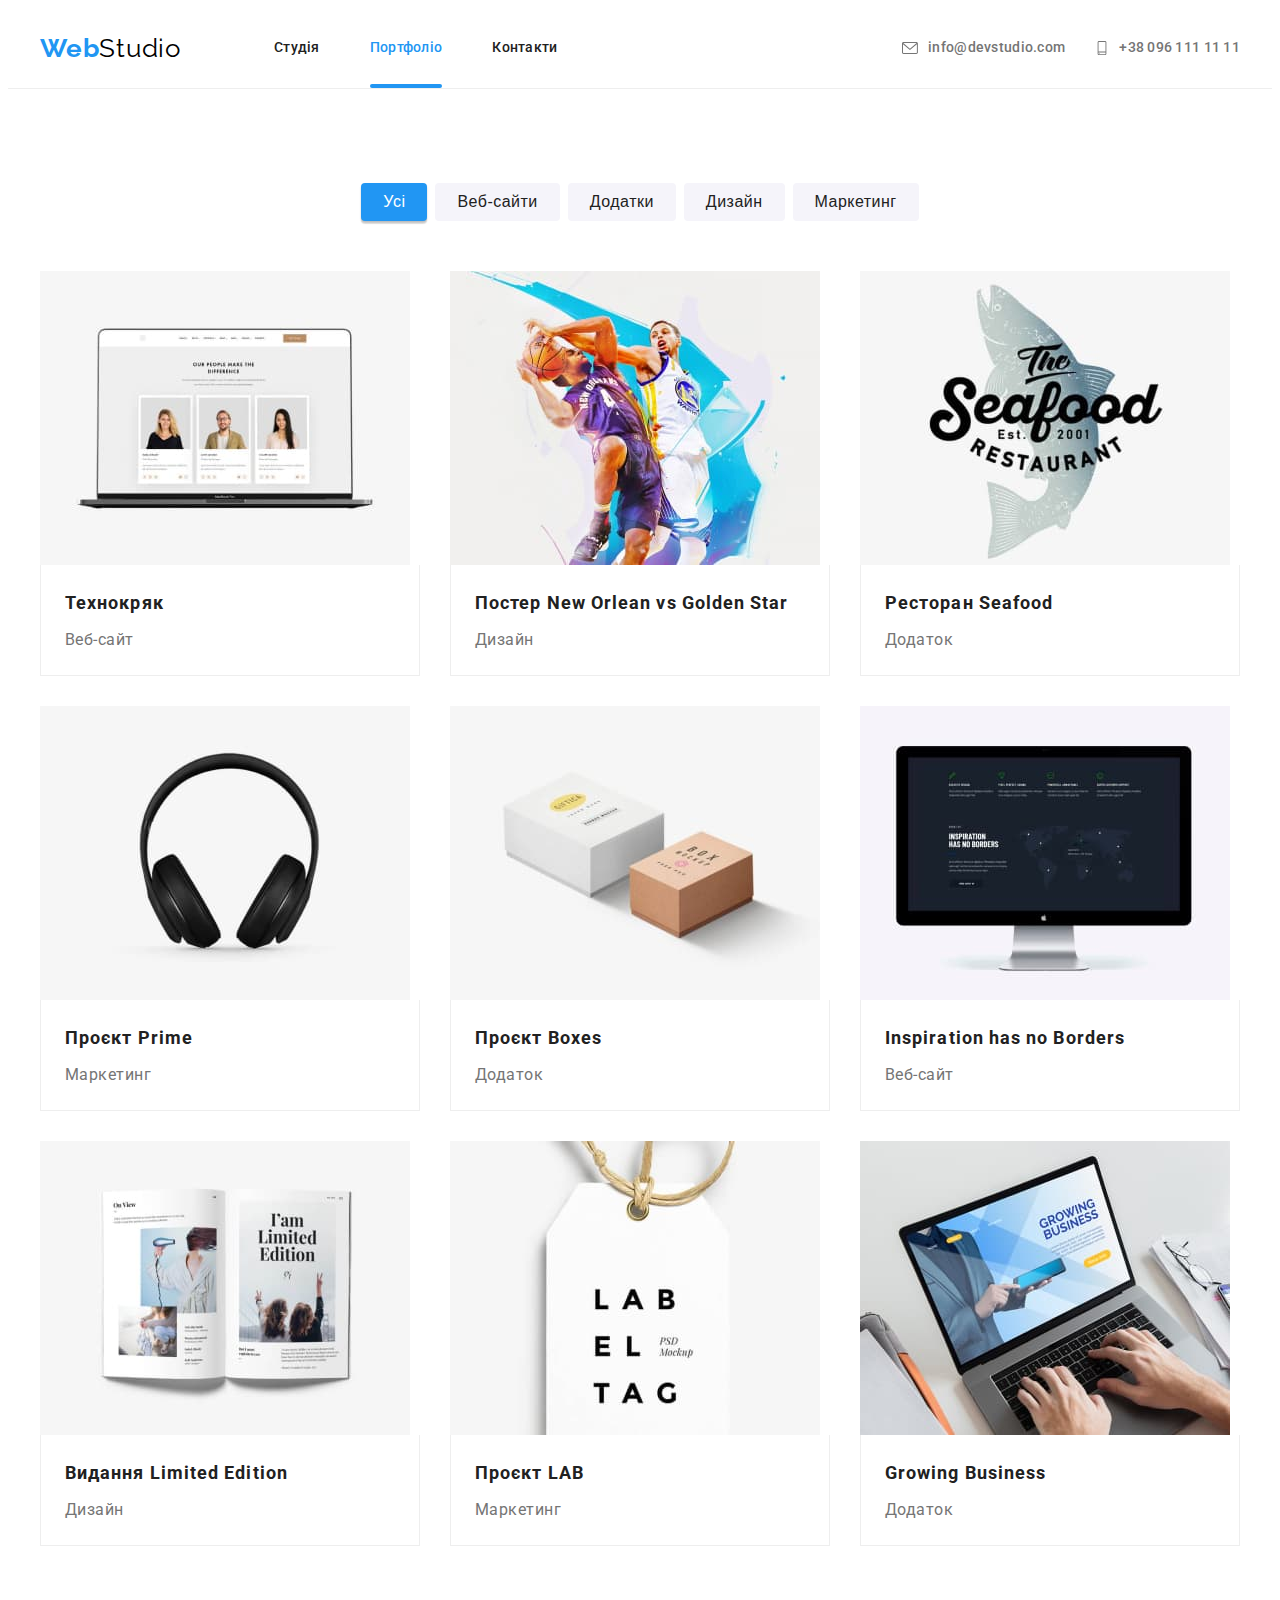
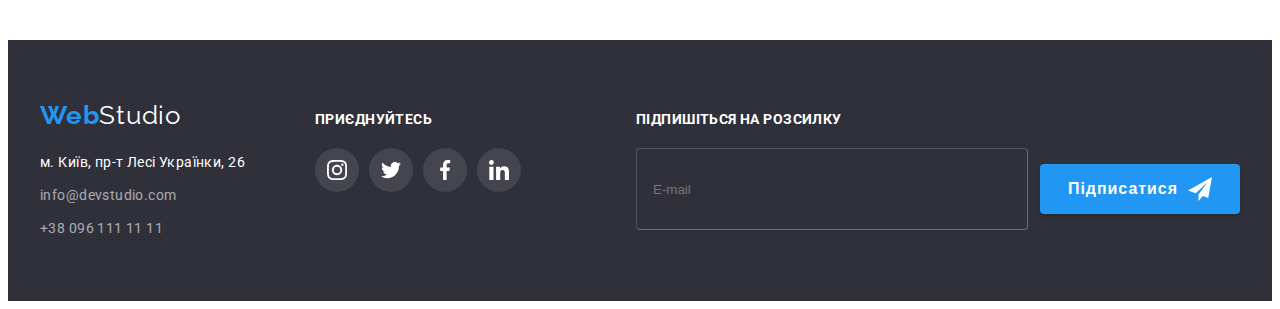
==== portfolio.html @ db80b5ca "Initial commit" ====
<!DOCTYPE html>
<html lang="uk">

<head>
    <meta charset="UTF-8">
    <meta http-equiv="X-UA-Compatible" content="IE=edge">
    <meta name="viewport" content="width=device-width, initial-scale=1.0">
    <title>Web Studio</title>
    <link rel="preconnect" href="https://fonts.googleapis.com">
    <link rel="preconnect" href="https://fonts.gstatic.com" crossorigin>
    <link
        href="https://fonts.googleapis.com/css2?family=Oleo+Script&family=Raleway:wght@700&family=Roboto:wght@400;500;700;900&display=swap"
        rel="stylesheet">
    <link rel="stylesheet" href="https://cdnjs.cloudflare.com/ajax/libs/modern-normalize/2.0.0/modern-normalize.min.css"
        integrity="sha512-4xo8blKMVCiXpTaLzQSLSw3KFOVPWhm/TRtuPVc4WG6kUgjH6J03IBuG7JZPkcWMxJ5huwaBpOpnwYElP/m6wg=="
        crossorigin="anonymous" referrerpolicy="no-referrer" />
    <link rel="stylesheet" href="./css/main.min.css">
</head>

<body>
    <!-- Шапка -->
    <header class="header">
        <div class="container container__header">
            <nav class="navigation">
                <a class="logo1 link" href="./index.html">Web<span class="logo2">Studio</span></a>
                <ul class="navigation__main-list navigation__main-list--position">
                    <li><a class="link navigation__link" href="./index.html">Студія</a></li>
                    <li><a class="link navigation__link navigation__accent-link" href="./portfolio.html">Портфоліо</a>
                    </li>
                    <li><a class="link navigation__link" href="./index.html">Контакти</a></li>
                </ul>
            </nav>
            <ul class="header__contact  header__contact--position">
                <li><a class="link header__contact-link" href="mailto:spolonchuk@gmail.com">
                        <svg class="header__contact-svg header__contact-svg--position" width="16" height="12">
                            <use href="./images/svg/sprite.svg#icon-envelope"> </use>
                        </svg>
                        info@devstudio.com
                    </a>
                </li>
                <li><a class="link header__contact-link" href="tel:+380961111111">
                        <svg class="header__contact-svg  header__contact-svg--position" width="14" height="16">
                            <use href="./images/svg/sprite.svg#icon-smartphone"> </use>
                        </svg>
                        +38 096 111 11 11
                    </a>
                </li>
            </ul>
        </div>
    </header>

    <main>
        <section class="section">
            <div class="container">
                <h1 class="visually-hidden">Портфоліо</h1>
                <ul class="portf-btn-box">
                    <li class="portf-item"><button class="portfolio-btn accent-btn" type="button">Усі</button></li>
                    <li class="portf-item"><button class="portfolio-btn" type="button">Веб-сайти</button></li>
                    <li class="portf-item"><button class="portfolio-btn" type="button">Додатки</button></li>
                    <li class="portf-item"><button class="portfolio-btn" type="button">Дизайн</button></li>
                    <li class="portf-item"><button class="portfolio-btn" type="button">Маркетинг</button></li>
                </ul>

                <ul class="portfolio-list">
                    <li class="portfolio-item">
                        <a class="portfolio-link" href="">
                            <div class="portfolio-box">
                                <img src="./images/portfolio/img1.jpg" alt="Технокряк" width="370" height="294">
                                <p class="description-text">
                                    Ресурс пропонує комплексні пропозиції з різним рівнем функціоналу та сервісів.
                                    Все це дозволить відвідувачу отримати
                                    вичерпні відомості про компанію чи приватну особу.
                                </p>
                            </div>
                            <div class="portfolio-link-box">
                                <h2 class="portfolio-title">Технокряк</h2>
                                <p class="portfolio-text">Веб-сайт</p>
                            </div>
                        </a>
                    </li>
                    <li class="portfolio-item">
                        <a class="portfolio-link" href="">
                            <div class="portfolio-box">
                                <img src="./images/portfolio/img2.jpg" alt="Технокряк" width="370" height="294">
                                <div class="portfolio-description-box">
                                    <p class="description-text">
                                        Ресурс пропонує комплексні пропозиції з різним рівнем функціоналу та сервісів.
                                        Все це дозволить відвідувачу
                                        отримати
                                        вичерпні відомості про компанію чи приватну особу.
                                    </p>
                                </div>
                            </div>
                            <div class="portfolio-link-box">
                                <h2 class="portfolio-title">Постер <span lang="en">New Orlean vs Golden Star</span></h2>
                                <p class="portfolio-text">Дизайн</p>
                            </div>
                        </a>
                    </li>
                    <li class="portfolio-item">
                        <a class="portfolio-link" href="">
                            <div class="portfolio-box">
                                <img src="./images/portfolio/img3.jpg" alt="Технокряк" width="370" height="294">
                                <div class="portfolio-description-box">
                                    <p class="description-text">
                                        Ресурс пропонує комплексні пропозиції з різним рівнем функціоналу та сервісів.
                                        Все це дозволить відвідувачу
                                        отримати
                                        вичерпні відомості про компанію чи приватну особу.
                                    </p>
                                </div>
                            </div>
                            <div class="portfolio-link-box">
                                <h2 class="portfolio-title">Ресторан <span lang="en">Seafood</span></h2>
                                <p class="portfolio-text">Додаток</p>
                            </div>
                        </a>
                    </li>
                    <li class="portfolio-item">
                        <a class="portfolio-link" href="">
                            <div class="portfolio-box">
                                <img src="./images/portfolio/img4.jpg" alt="Технокряк" width="370" height="294">
                                <div class="portfolio-description-box">
                                    <p class="description-text">
                                        Ресурс пропонує комплексні пропозиції з різним рівнем функціоналу та сервісів.
                                        Все це дозволить відвідувачу
                                        отримати
                                        вичерпні відомості про компанію чи приватну особу.
                                    </p>
                                </div>
                            </div>
                            <div class="portfolio-link-box">
                                <h2 class="portfolio-title">Проєкт <span lang="en">Prime</span></h2>
                                <p class="portfolio-text">Маркетинг</p>
                            </div>
                        </a>
                    </li>
                    <li class="portfolio-item">
                        <a class="portfolio-link" href="">
                            <div class="portfolio-box">
                                <img src="./images/portfolio/img5.jpg" alt="Технокряк" width="370" height="294">
                                <div class="portfolio-description-box">
                                    <p class="description-text">
                                        Ресурс пропонує комплексні пропозиції з різним рівнем функціоналу та сервісів.
                                        Все це дозволить відвідувачу
                                        отримати
                                        вичерпні відомості про компанію чи приватну особу.
                                    </p>
                                </div>
                            </div>
                            <div class="portfolio-link-box">
                                <h2 class="portfolio-title">Проєкт <span lang="en">Boxes</span></h2>
                                <p class="portfolio-text">Додаток</p>
                            </div>
                        </a>
                    </li>
                    <li class="portfolio-item">
                        <a class="portfolio-link" href="">
                            <div class="portfolio-box">
                                <img src="./images/portfolio/img6.jpg" alt="Технокряк" width="370" height="294">
                                <div class="portfolio-description-box">
                                    <p class="description-text">
                                        Ресурс пропонує комплексні пропозиції з різним рівнем функціоналу та сервісів.
                                        Все це дозволить відвідувачу
                                        отримати
                                        вичерпні відомості про компанію чи приватну особу.
                                    </p>
                                </div>
                            </div>
                            <div class="portfolio-link-box">
                                <h2 class="portfolio-title"><span lang="en">Inspiration has no Borders</span></h2>
                                <p class="portfolio-text">Веб-сайт</p>
                            </div>
                        </a>
                    </li>
                    <li class="portfolio-item">
                        <a class="portfolio-link" href="">
                            <div class="portfolio-box">
                                <img src="./images/portfolio/img7.jpg" alt="Технокряк" width="370" height="294">
                                <div class="portfolio-description-box">
                                    <p class="description-text">
                                        Ресурс пропонує комплексні пропозиції з різним рівнем функціоналу та сервісів.
                                        Все це дозволить відвідувачу
                                        отримати
                                        вичерпні відомості про компанію чи приватну особу.
                                    </p>
                                </div>
                            </div>
                            <div class="portfolio-link-box">
                                <h2 class="portfolio-title">Видання <span lang="en">Limited Edition</span></h2>
                                <p class="portfolio-text">Дизайн</p>
                            </div>
                        </a>
                    </li>
                    <li class="portfolio-item">
                        <a class="portfolio-link" href="">
                            <div class="portfolio-box">
                                <img src="./images/portfolio/img8.jpg" alt="Технокряк" width="370" height="294">
                                <div class="portfolio-description-box">
                                    <p class="description-text">
                                        Ресурс пропонує комплексні пропозиції з різним рівнем функціоналу та сервісів.
                                        Все це дозволить відвідувачу
                                        отримати
                                        вичерпні відомості про компанію чи приватну особу.
                                    </p>
                                </div>
                            </div>
                            <div class="portfolio-link-box">
                                <h2 class="portfolio-title">Проєкт <span lang="en">LAB</span></h2>
                                <p class="portfolio-text">Маркетинг</p>
                            </div>
                        </a>
                    </li>
                    <li class="portfolio-item">
                        <a class="portfolio-link" href="">
                            <div class="portfolio-box">
                                <img src="./images/portfolio/img9.jpg" alt="Технокряк" width="370" height="294">
                                <div class="portfolio-description-box">
                                    <p class="description-text">
                                        Ресурс пропонує комплексні пропозиції з різним рівнем функціоналу та сервісів.
                                        Все це дозволить відвідувачу
                                        отримати
                                        вичерпні відомості про компанію чи приватну особу.
                                    </p>
                                </div>
                            </div>
                            <div class="portfolio-link-box">
                                <h2 class="portfolio-title"><span lang="en">Growing Business</span></h2>
                                <p class="portfolio-text">Додаток</p>
                            </div>
                        </a>
                    </li>
                </ul>
            </div>
        </section>
    </main>

    <footer class="flooter">
        <div class="container fl-box">
            <div class="fl-box1">
                <a class="logo1 link" href="./index.html">Web<span class="logo3">Studio</span></a>
                <address class="address">м. Київ, пр-т Лесі Українки, 26
                    <ul class="adress-list">
                        <li><a class="link flooter-link" href="mailto:spolonchuk@gmail.com">info@devstudio.com</a>
                        </li>
                        <li class="address-item"><a class="link flooter-link" href="tel:+380961111111">+38 096 111 11
                                11</a>
                        </li>
                    </ul>
                </address>
            </div>
            <div class="fl-box2">
                <p class="flooter-title">приєднуйтесь</p>
                <ul class="social-flooter-list">
                    <li class="social-item">
                        <a href="" class="social-flooter-link">
                            <svg class="social-flooter-svg" width="20" height="20">
                                <use href="./images/svg/sprite.svg#icon-instagram"> </use>
                            </svg>
                        </a>
                    </li>
                    <li class="social-item">
                        <a href="" class="social-flooter-link">
                            <svg class="social-flooter-svg" width="20" height="20">
                                <use href="./images/svg/sprite.svg#icon-twitter"> </use>
                            </svg>
                        </a>
                    </li>
                    <li class="social-item">
                        <a href="" class="social-flooter-link">
                            <svg class="social-flooter-svg" width="20" height="20">
                                <use href="./images/svg/sprite.svg#icon-facebook"> </use>
                            </svg>
                        </a>
                    </li>
                    <li class="social-item">
                        <a href="" class="social-flooter-link">
                            <svg class="social-flooter-svg" width="20" height="20">
                                <use href="./images/svg/sprite.svg#icon-linkedin"> </use>
                            </svg>
                        </a>
                    </li>
                </ul>
            </div>
            <div class="fl-box3">
                <p class="flooter-title">Підпишіться на розсилку</p>
                <form name="form-subscribe" action="javascript:void(0);" class="form-subscribe">
                    <input type="email" class="inp-email" placeholder="E-mail">
                    <button type="submit" class="btn btn-width">
                        Підписатися
                        <svg class="img-send" width="24" height="24">
                            <use href="./images/svg/sprite.svg#icon-send"></use>
                        </svg>
                    </button>
                </form>
            </div>
        </div>
    </footer>

</body>

</html>
---- css/main.min.css ----
body{font-family:Roboto,sans-serif;background-color:#fff;color:#212121}.container{width:1200px;padding-left:15px;padding-right:15px;margin-left:auto;margin-right:auto}.link{color:currentColor;text-decoration:none}.link:hover,.link:focus{color:#2196f3}li,ul{list-style-type:none;padding:0;margin:0;-webkit-padding-start:0;padding-inline-start:0}img{display:block}ul,h1,h2,h3,p{margin:0;-webkit-margin-before:0;margin-block-start:0;-webkit-margin-after:0;margin-block-end:0}.visually-hidden{position:absolute;width:1px;height:1px;margin:-1px;border:0;padding:0;white-space:nowrap;-webkit-clip-path:inset(100%);clip-path:inset(100%);clip:rect(0 0 0 0);overflow:hidden}.section{padding-top:94px;padding-bottom:94px}.section-title{font-size:36px;font-weight:700;line-height:1.17;letter-spacing:1.08px;text-align:center;margin-bottom:50px}.btn{font-size:16px;font-weight:700;line-height:1.88;letter-spacing:.06em;display:-webkit-box;display:-ms-flexbox;display:flex;-webkit-box-align:center;-ms-flex-align:center;align-items:center;-webkit-box-pack:center;-ms-flex-pack:center;justify-content:center;width:216px;height:50px;border-radius:4px;border:none;cursor:pointer;margin:0 auto;color:#fff;background-color:#2196f3;-webkit-box-shadow:0px 4px 4px 0px rgba(0,0,0,.1490196078);box-shadow:0px 4px 4px 0px rgba(0,0,0,.1490196078)}.btn-width{width:200px}.logo1{color:#2196f3;font-family:Raleway,sans-serif;font-size:26px;font-weight:700;line-height:1.19;letter-spacing:.03em;text-align:left}.logo2{color:#000;font-weight:400}.logo3{color:#fff;font-weight:400}.header{border-bottom:1px solid #eee}.flex-center,.header__contact-link,.header__contact,.navigation__main-list,.navigation,.container__header{display:-webkit-box;display:-ms-flexbox;display:flex;-webkit-box-align:center;-ms-flex-align:center;align-items:center}.navigation__main-list--position{margin-left:93px;gap:50px}.navigation__link{display:block;font-size:14px;font-weight:500;line-height:1.14;letter-spacing:.02em;padding-top:32px;padding-bottom:32px;-webkit-transition:color 250ms cubic-bezier(0.4, 0, 0.2, 1);transition:color 250ms cubic-bezier(0.4, 0, 0.2, 1)}.navigation__accent-link{color:#2196f3;position:relative}.navigation__accent-link::after{content:"";display:block;width:100%;height:4px;background-color:#2196f3;border-radius:2px;position:absolute;bottom:0;left:0}.header__contact--position{margin-left:auto;gap:30px}.header__contact-link{font-size:14px;font-weight:500;line-height:1.14;letter-spacing:.02em;color:#757575;padding-top:32px;padding-bottom:32px;-webkit-transition:color 250ms cubic-bezier(0.4, 0, 0.2, 1);transition:color 250ms cubic-bezier(0.4, 0, 0.2, 1)}.header__contact-svg{fill:#757575;-webkit-transition:fill 250ms cubic-bezier(0.4, 0, 0.2, 1);transition:fill 250ms cubic-bezier(0.4, 0, 0.2, 1)}.header__contact-link:hover .header__contact-svg,.header__contact-link:focus .header__contact-svg{fill:#2196f3}.header__contact-svg--position{margin-right:10px}.hero{background-image:-webkit-gradient(linear, left top, right top, from(rgba(47, 48, 58, 0.4)), to(rgba(47, 48, 58, 0.4))),url("../images/hero-img.jpg");background-image:linear-gradient(to right, rgba(47, 48, 58, 0.4), rgba(47, 48, 58, 0.4)),url("../images/hero-img.jpg");background-repeat:no-repeat;background-position:center;background-size:cover;max-width:1600px;padding-top:200px;padding-bottom:200px}.hero--position{margin-right:auto;margin-left:auto}.hero__title{color:#fff;font-size:44px;font-weight:900;line-height:1.36;letter-spacing:.06em;text-align:center;text-transform:uppercase;width:696px}.hero__title-position{margin-bottom:30px;margin-left:auto;margin-right:auto}.backdrop{position:fixed;top:0;left:0;width:100%;height:100%;background-color:rgba(0,0,0,.2);z-index:10;opacity:1;-webkit-transition:opacity 250ms cubic-bezier(0.4, 0, 0.2, 1),visibility 250ms cubic-bezier(0.4, 0, 0.2, 1);transition:opacity 250ms cubic-bezier(0.4, 0, 0.2, 1),visibility 250ms cubic-bezier(0.4, 0, 0.2, 1)}.backdrop.is-hidden{opacity:0;visibility:hidden;pointer-events:none}.modal-wrapper{width:528px;height:581px;border-radius:4px;background-color:#fff;padding:40px;position:absolute;top:50%;left:50%;-webkit-transition:-webkit-transform 250ms cubic-bezier(0.4, 0, 0.2, 1) 200ms;transition:-webkit-transform 250ms cubic-bezier(0.4, 0, 0.2, 1) 200ms;transition:transform 250ms cubic-bezier(0.4, 0, 0.2, 1) 200ms;transition:transform 250ms cubic-bezier(0.4, 0, 0.2, 1) 200ms, -webkit-transform 250ms cubic-bezier(0.4, 0, 0.2, 1) 200ms}.backdrop.is-hidden .modal-wrapper{-webkit-transform:translate(-50%, -50%) scale(0.5);transform:translate(-50%, -50%) scale(0.5)}.backdrop .modal-wrapper{-webkit-transform:translate(-50%, -50%) scale(1);transform:translate(-50%, -50%) scale(1)}.modal-wrapper a{color:#2196f3}.modal-wrapper__close-btn{display:-webkit-box;display:-ms-flexbox;display:flex;-webkit-box-pack:center;-ms-flex-pack:center;justify-content:center;-webkit-box-align:center;-ms-flex-align:center;align-items:center;width:30px;height:30px;border-radius:50%;border-color:rgba(0,0,0,.1);background-color:#fff;position:absolute;top:8px;right:8px}.modal-wrapper___close-svg{fill:#000;-webkit-transition:fill 250ms cubic-bezier(0.4, 0, 0.2, 1);transition:fill 250ms cubic-bezier(0.4, 0, 0.2, 1)}.close-btn:hover .modal-wrapper___close-svg,.close-btn:focus .modal-wrapper___close-svg{fill:#2196f3}.modal-wrapper__title{font-size:20px;font-weight:700;line-height:1.15;letter-spacing:.03em;text-align:center}.modal-wrapper__title-position{margin-bottom:12px}.form-call-back{display:-webkit-box;display:-ms-flexbox;display:flex;-webkit-box-orient:vertical;-webkit-box-direction:normal;-ms-flex-direction:column;flex-direction:column}.form-call-back__label{color:#757575;font-size:12px;line-height:1.17;letter-spacing:.01em;text-align:left;position:relative}.form-call-back__label--position{margin-bottom:10px}.form-call-back__text-label{display:block;margin-bottom:4px}.form-call-back__inp-info{height:40px;width:100%;padding:11px 15px 11px 40px;border-width:1px;border-radius:4px;border-color:rgba(33,33,33,.2);outline:rgba(0,0,0,0);-webkit-transition:border-color 250ms cubic-bezier(0.4, 0, 0.2, 1);transition:border-color 250ms cubic-bezier(0.4, 0, 0.2, 1)}.form-call-back__label:focus-within .form-call-back__inp-info{border-color:#2196f3}.form-call-back__svg-box{position:absolute;top:30px;left:12px}.form-call-back__svg{fill:#212121;-webkit-transition:fill 250ms cubic-bezier(0.4, 0, 0.2, 1);transition:fill 250ms cubic-bezier(0.4, 0, 0.2, 1)}.form-call-back__label:focus-within .form-call-back__svg{fill:#2196f3}.form-call-back__comment{height:120px;width:100%;resize:none;padding:12px 16px;border-width:1px;border-radius:4px;border-color:rgba(33,33,33,.2);outline:rgba(0,0,0,0);-webkit-transition:border-color 250ms cubic-bezier(0.4, 0, 0.2, 1);transition:border-color 250ms cubic-bezier(0.4, 0, 0.2, 1)}.form-call-back__label:focus-within .form-call-back__comment{border-color:#2196f3}.form-call-back__label--position-check{display:-webkit-box;display:-ms-flexbox;display:flex;margin:10px auto 30px auto;-webkit-box-align:center;-ms-flex-align:center;align-items:center}.form-call-back__news-check:checked+.form-call-back__custom-check{background-color:#2196f3;border-color:#2196f3}.form-call-back__news-check:checked+.form-call-back__custom-check>.form-call-back__custom-svg{opacity:1}.form-call-back__label:focus-within .form-call-back__news-check:checked+.form-call-back__custom-check{border-color:#212121}.form-call-back__label:focus-within .form-call-back__news-check:not(:checked)+.form-call-back__custom-check{border-color:#2196f3}.form-call-back__custom-check{display:-webkit-box;display:-ms-flexbox;display:flex;-webkit-box-align:center;-ms-flex-align:center;align-items:center;-webkit-box-pack:center;-ms-flex-pack:center;justify-content:center;width:16px;height:15px;border-radius:2px;border:2px solid #212121;-webkit-transition:background-color 250ms cubic-bezier(0.4, 0, 0.2, 1),border-color 250ms cubic-bezier(0.4, 0, 0.2, 1);transition:background-color 250ms cubic-bezier(0.4, 0, 0.2, 1),border-color 250ms cubic-bezier(0.4, 0, 0.2, 1)}.form-call-back__custom-svg{fill:#fff;opacity:0;-webkit-transition:opacity 250ms cubic-bezier(0.4, 0, 0.2, 1);transition:opacity 250ms cubic-bezier(0.4, 0, 0.2, 1)}.form-call-back__text-check{color:#757575;font-size:14px;line-height:1.71;letter-spacing:.03em;margin-left:7px}.advantages{padding-bottom:0}.adv-list{display:-webkit-box;display:-ms-flexbox;display:flex;-ms-flex-wrap:wrap;flex-wrap:wrap;gap:30px}.adv-item{-ms-flex-preferred-size:calc((100% - 90px)/4);flex-basis:calc((100% - 90px)/4)}.adv-box-svg{display:-webkit-box;display:-ms-flexbox;display:flex;background-color:#f5f4fa;-webkit-box-pack:center;-ms-flex-pack:center;justify-content:center;-webkit-box-align:center;-ms-flex-align:center;align-items:center;height:120px}.adv-bcg::before{content:"";display:block;background-image:url(../images/svg/astronaut.svg);background-color:#f5f4fa;background-position:center;background-size:70px 70px;background-repeat:no-repeat;height:120px;width:270px}.advan-title{font-size:14px;font-weight:700;line-height:1.14;letter-spacing:.03em;text-align:left;text-transform:uppercase;margin-top:30px;margin-bottom:10px}.advan-text{font-size:14px;line-height:1.71;letter-spacing:.03em;text-align:left;color:#757575}.works-list{display:-webkit-box;display:-ms-flexbox;display:flex;-ms-flex-wrap:wrap;flex-wrap:wrap;gap:30px}.works-item{-ms-flex-preferred-size:calc((100% - 60px)/3);flex-basis:calc((100% - 60px)/3);position:relative}.works-item-title{font-size:14px;font-weight:700;line-height:1.14;letter-spacing:.03em;text-align:center;text-transform:uppercase;color:#fff;padding-top:27px;padding-bottom:27px;background-color:#2f303a;opacity:.8;position:absolute;width:100%;bottom:0;left:0}.teams{background-color:#f5f4fa}.team-list{display:-webkit-box;display:-ms-flexbox;display:flex;-ms-flex-wrap:wrap;flex-wrap:wrap;gap:30px}.team-item{border-radius:0px 0px 4px 4px;-webkit-box-shadow:0px 1px 3px rgba(0,0,0,.12),0px 1px 1px rgba(0,0,0,.14),0px 2px 1px rgba(0,0,0,.2);box-shadow:0px 1px 3px rgba(0,0,0,.12),0px 1px 1px rgba(0,0,0,.14),0px 2px 1px rgba(0,0,0,.2);background-color:#fff}.team-box{padding-top:30px;padding-bottom:30px;padding-left:32px;padding-right:32px}.team-title{font-size:16px;font-weight:500;line-height:1.19;letter-spacing:.03em;text-align:center;margin-bottom:10px}.team-text{font-size:16px;line-height:1.19;letter-spacing:.03em;text-align:center;color:#757575}.social-list{display:-webkit-box;display:-ms-flexbox;display:flex;gap:10px;margin-top:16px}.social-link{display:-webkit-box;display:-ms-flexbox;display:flex;-webkit-box-align:center;-ms-flex-align:center;align-items:center;-webkit-box-pack:center;-ms-flex-pack:center;justify-content:center;width:44px;height:44px;border-radius:50%;-webkit-transition:background-color 250ms cubic-bezier(0.4, 0, 0.2, 1);transition:background-color 250ms cubic-bezier(0.4, 0, 0.2, 1)}.social-link:hover,.social-link:focus{background-color:#2196f3}.social-svg{fill:#afb1b8;-webkit-transition:fill 250ms cubic-bezier(0.4, 0, 0.2, 1);transition:fill 250ms cubic-bezier(0.4, 0, 0.2, 1)}.social-link:hover .social-svg,.social-link:focus .social-svg{fill:#fff}.social-flooter-list{display:-webkit-box;display:-ms-flexbox;display:flex;gap:10px;margin-top:20px}.social-flooter-link{display:-webkit-box;display:-ms-flexbox;display:flex;-webkit-box-align:center;-ms-flex-align:center;align-items:center;-webkit-box-pack:center;-ms-flex-pack:center;justify-content:center;width:44px;height:44px;border-radius:50%;background-color:rgba(255,255,255,.1);-webkit-transition:background-color 250ms cubic-bezier(0.4, 0, 0.2, 1);transition:background-color 250ms cubic-bezier(0.4, 0, 0.2, 1)}.social-flooter-link:hover,.social-flooter-link:focus{background-color:#2196f3}.social-flooter-svg{fill:#fff}.client-list{display:-webkit-box;display:-ms-flexbox;display:flex;gap:30px}.client-link{display:-webkit-box;display:-ms-flexbox;display:flex;-webkit-box-align:center;-ms-flex-align:center;align-items:center;-webkit-box-pack:center;-ms-flex-pack:center;justify-content:center;border:1px solid #afb1b8;border-radius:4px;width:170px;height:92px;-webkit-transition:border-color 250ms cubic-bezier(0.4, 0, 0.2, 1);transition:border-color 250ms cubic-bezier(0.4, 0, 0.2, 1)}.client-link:hover,.client-link:focus{border-color:#2196f3}.client-svg{fill:#afb1b8;-webkit-transition:fill 250ms cubic-bezier(0.4, 0, 0.2, 1);transition:fill 250ms cubic-bezier(0.4, 0, 0.2, 1)}.client-link:hover .client-svg,.client-link:focus .client-svg{fill:#2196f3}.flooter{background-color:#2f303a;padding-top:60px;padding-bottom:60px}.fl-box{display:-webkit-box;display:-ms-flexbox;display:flex;-webkit-box-align:baseline;-ms-flex-align:baseline;align-items:baseline}.fl-box1{margin-right:70px}.fl-box2{margin-right:auto}.flooter address{font-size:14px;line-height:1.71;letter-spacing:.03em;text-align:left;color:#fff}.flooter-link{font-size:14px;line-height:1.71;letter-spacing:.03em;text-align:left;color:rgba(255,255,255,.6)}.address{font-style:normal;margin-top:20px}.adress-list{margin-top:9px}.address-item{margin-top:9px}.flooter-title{font-size:14px;font-weight:700;line-height:1.14;letter-spacing:.03em;text-align:left;text-transform:uppercase;color:#fff}.form-subscribe{display:-webkit-box;display:-ms-flexbox;display:flex;-webkit-box-align:center;-ms-flex-align:center;align-items:center;margin-top:20px}.inp-email{width:358px;height:50px;padding:15px 16px;background-color:inherit;border-radius:4px;border-width:1px;border-color:rgba(255,255,255,.3);color:rgba(255,255,255,.6);margin-right:12px}.img-send{fill:#fff;margin-left:10px}.portf-btn-box{display:-webkit-box;display:-ms-flexbox;display:flex;-webkit-box-pack:center;-ms-flex-pack:center;justify-content:center;gap:8px;margin-bottom:50px}.portfolio-btn{font-size:16px;font-weight:500;line-height:1.63;letter-spacing:.03em;text-align:center;background-color:#f5f4fa;color:#212121;height:38px;border-radius:4px;border:none;cursor:pointer;padding:6px 22px;-webkit-transition:color 250ms cubic-bezier(0.4, 0, 0.2, 1),background-color 250ms cubic-bezier(0.4, 0, 0.2, 1),-webkit-box-shadow 250ms cubic-bezier(0.4, 0, 0.2, 1);transition:color 250ms cubic-bezier(0.4, 0, 0.2, 1),background-color 250ms cubic-bezier(0.4, 0, 0.2, 1),-webkit-box-shadow 250ms cubic-bezier(0.4, 0, 0.2, 1);transition:color 250ms cubic-bezier(0.4, 0, 0.2, 1),background-color 250ms cubic-bezier(0.4, 0, 0.2, 1),box-shadow 250ms cubic-bezier(0.4, 0, 0.2, 1);transition:color 250ms cubic-bezier(0.4, 0, 0.2, 1),background-color 250ms cubic-bezier(0.4, 0, 0.2, 1),box-shadow 250ms cubic-bezier(0.4, 0, 0.2, 1),-webkit-box-shadow 250ms cubic-bezier(0.4, 0, 0.2, 1)}.portfolio-btn:focus,.portfolio-btn:hover{color:#fff;background-color:#2196f3;-webkit-box-shadow:0px 2px 2px 0px rgba(0,0,0,.1215686275),0px 1px 2px 0px rgba(0,0,0,.0784313725),0px 3px 1px 0px rgba(0,0,0,.1019607843);box-shadow:0px 2px 2px 0px rgba(0,0,0,.1215686275),0px 1px 2px 0px rgba(0,0,0,.0784313725),0px 3px 1px 0px rgba(0,0,0,.1019607843)}.accent-btn{color:#fff;background-color:#2196f3;-webkit-box-shadow:0px 2px 2px 0px rgba(0,0,0,.1215686275),0px 1px 2px 0px rgba(0,0,0,.0784313725),0px 3px 1px 0px rgba(0,0,0,.1019607843);box-shadow:0px 2px 2px 0px rgba(0,0,0,.1215686275),0px 1px 2px 0px rgba(0,0,0,.0784313725),0px 3px 1px 0px rgba(0,0,0,.1019607843)}.portfolio-list{display:-webkit-box;display:-ms-flexbox;display:flex;-ms-flex-wrap:wrap;flex-wrap:wrap;-webkit-column-gap:30px;-moz-column-gap:30px;column-gap:30px;row-gap:30px}.portfolio-item{-ms-flex-preferred-size:calc((100% - 60px)/3);flex-basis:calc((100% - 60px)/3);background:#fff}.portfolio-link{display:block;color:currentColor;text-decoration:none;position:relative;-webkit-transition:-webkit-box-shadow 250ms cubic-bezier(0.4, 0, 0.2, 1);transition:-webkit-box-shadow 250ms cubic-bezier(0.4, 0, 0.2, 1);transition:box-shadow 250ms cubic-bezier(0.4, 0, 0.2, 1);transition:box-shadow 250ms cubic-bezier(0.4, 0, 0.2, 1), -webkit-box-shadow 250ms cubic-bezier(0.4, 0, 0.2, 1)}.portfolio-link:hover,.portfolio-link:focus{-webkit-box-shadow:1px 4px 6px 0px rgba(0,0,0,.1607843137),0px 4px 4px 0px rgba(0,0,0,.0588235294),0px 1px 1px 0px rgba(0,0,0,.1215686275);box-shadow:1px 4px 6px 0px rgba(0,0,0,.1607843137),0px 4px 4px 0px rgba(0,0,0,.0588235294),0px 1px 1px 0px rgba(0,0,0,.1215686275)}.portfolio-link-box{padding-top:20px;padding-bottom:20px;padding-left:24px;padding-right:24px;border-bottom:1px solid #eee;border-left:1px solid #eee;border-right:1px solid #eee}.portfolio-title{font-size:18px;font-weight:700;line-height:2;letter-spacing:.06em;text-align:left;margin-bottom:4px}.portfolio-text{font-size:16px;line-height:1.88;letter-spacing:.03em;text-align:left;color:#757575}.portfolio-box{position:relative;overflow:hidden}.description-text{font-size:18px;line-height:1.6;letter-spacing:.03em;text-align:left;color:#fff;background-color:#2196f3;opacity:.9;position:absolute;top:0;left:0;width:100%;height:100%;padding:63px 24px;-webkit-transform:translateY(100%);transform:translateY(100%);-webkit-transition:-webkit-transform 250ms cubic-bezier(0.4, 0, 0.2, 1);transition:-webkit-transform 250ms cubic-bezier(0.4, 0, 0.2, 1);transition:transform 250ms cubic-bezier(0.4, 0, 0.2, 1);transition:transform 250ms cubic-bezier(0.4, 0, 0.2, 1), -webkit-transform 250ms cubic-bezier(0.4, 0, 0.2, 1)}.portfolio-link:hover .description-text,.portfolio-link:focus .description-text{-webkit-transform:translateY(0);transform:translateY(0)}/*# sourceMappingURL=main.min.css.map */
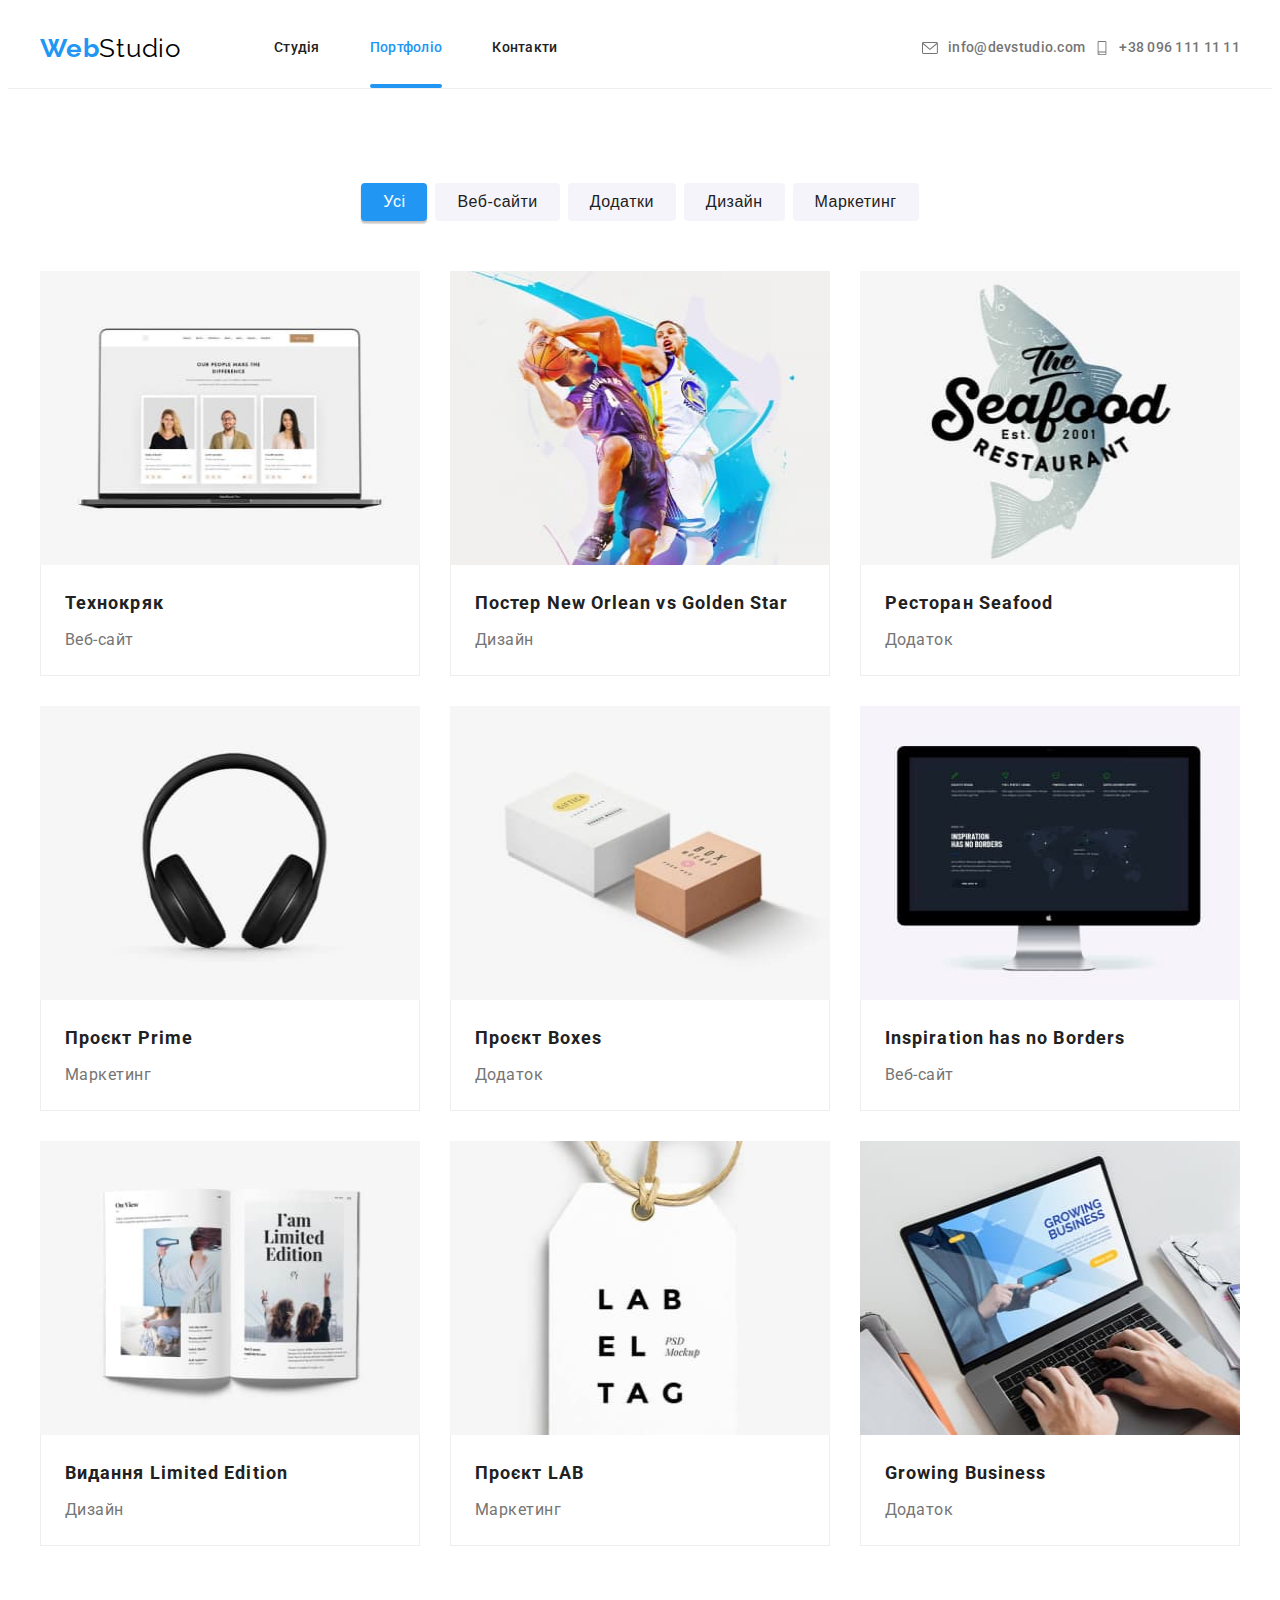
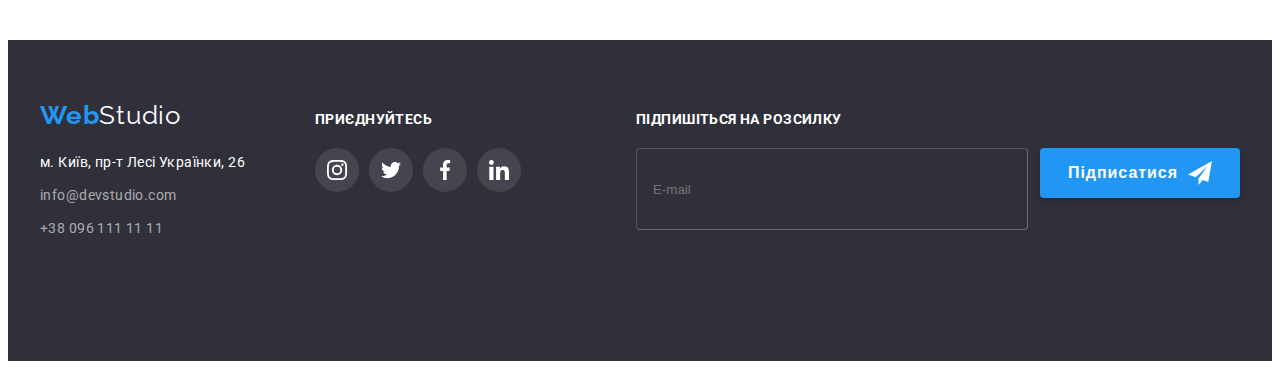
==== commit 5e4ea00a: "Update1" ====
--- a/portfolio.html
+++ b/portfolio.html
@@ -65,7 +65,7 @@
                     <li class="portfolio-item">
                         <a class="portfolio-link" href="">
                             <div class="portfolio-box">
-                                <img src="./images/portfolio/img1.jpg" alt="Технокряк" width="370" height="294">
+                                <img class="portfolio-img" src="./images/portfolio/img1.jpg" alt="Технокряк">
                                 <p class="description-text">
                                     Ресурс пропонує комплексні пропозиції з різним рівнем функціоналу та сервісів.
                                     Все це дозволить відвідувачу отримати
@@ -81,7 +81,7 @@
                     <li class="portfolio-item">
                         <a class="portfolio-link" href="">
                             <div class="portfolio-box">
-                                <img src="./images/portfolio/img2.jpg" alt="Технокряк" width="370" height="294">
+                                <img class="portfolio-img" src="./images/portfolio/img2.jpg" alt="Технокряк">
                                 <div class="portfolio-description-box">
                                     <p class="description-text">
                                         Ресурс пропонує комплексні пропозиції з різним рівнем функціоналу та сервісів.
@@ -100,7 +100,7 @@
                     <li class="portfolio-item">
                         <a class="portfolio-link" href="">
                             <div class="portfolio-box">
-                                <img src="./images/portfolio/img3.jpg" alt="Технокряк" width="370" height="294">
+                                <img class="portfolio-img" src="./images/portfolio/img3.jpg" alt="Технокряк">
                                 <div class="portfolio-description-box">
                                     <p class="description-text">
                                         Ресурс пропонує комплексні пропозиції з різним рівнем функціоналу та сервісів.
@@ -119,7 +119,7 @@
                     <li class="portfolio-item">
                         <a class="portfolio-link" href="">
                             <div class="portfolio-box">
-                                <img src="./images/portfolio/img4.jpg" alt="Технокряк" width="370" height="294">
+                                <img class="portfolio-img" src="./images/portfolio/img4.jpg" alt="Технокряк">
                                 <div class="portfolio-description-box">
                                     <p class="description-text">
                                         Ресурс пропонує комплексні пропозиції з різним рівнем функціоналу та сервісів.
@@ -138,7 +138,7 @@
                     <li class="portfolio-item">
                         <a class="portfolio-link" href="">
                             <div class="portfolio-box">
-                                <img src="./images/portfolio/img5.jpg" alt="Технокряк" width="370" height="294">
+                                <img class="portfolio-img" src="./images/portfolio/img5.jpg" alt="Технокряк">
                                 <div class="portfolio-description-box">
                                     <p class="description-text">
                                         Ресурс пропонує комплексні пропозиції з різним рівнем функціоналу та сервісів.
@@ -157,7 +157,7 @@
                     <li class="portfolio-item">
                         <a class="portfolio-link" href="">
                             <div class="portfolio-box">
-                                <img src="./images/portfolio/img6.jpg" alt="Технокряк" width="370" height="294">
+                                <img class="portfolio-img" src="./images/portfolio/img6.jpg" alt="Технокряк">
                                 <div class="portfolio-description-box">
                                     <p class="description-text">
                                         Ресурс пропонує комплексні пропозиції з різним рівнем функціоналу та сервісів.
@@ -176,7 +176,7 @@
                     <li class="portfolio-item">
                         <a class="portfolio-link" href="">
                             <div class="portfolio-box">
-                                <img src="./images/portfolio/img7.jpg" alt="Технокряк" width="370" height="294">
+                                <img class="portfolio-img" src="./images/portfolio/img7.jpg" alt="Технокряк">
                                 <div class="portfolio-description-box">
                                     <p class="description-text">
                                         Ресурс пропонує комплексні пропозиції з різним рівнем функціоналу та сервісів.
@@ -195,7 +195,7 @@
                     <li class="portfolio-item">
                         <a class="portfolio-link" href="">
                             <div class="portfolio-box">
-                                <img src="./images/portfolio/img8.jpg" alt="Технокряк" width="370" height="294">
+                                <img class="portfolio-img" src="./images/portfolio/img8.jpg" alt="Технокряк">
                                 <div class="portfolio-description-box">
                                     <p class="description-text">
                                         Ресурс пропонує комплексні пропозиції з різним рівнем функціоналу та сервісів.
@@ -214,7 +214,7 @@
                     <li class="portfolio-item">
                         <a class="portfolio-link" href="">
                             <div class="portfolio-box">
-                                <img src="./images/portfolio/img9.jpg" alt="Технокряк" width="370" height="294">
+                                <img class="portfolio-img" src="./images/portfolio/img9.jpg" alt="Технокряк">
                                 <div class="portfolio-description-box">
                                     <p class="description-text">
                                         Ресурс пропонує комплексні пропозиції з різним рівнем функціоналу та сервісів.
@@ -236,51 +236,54 @@
     </main>
 
     <footer class="flooter">
-        <div class="container fl-box">
-            <div class="fl-box1">
-                <a class="logo1 link" href="./index.html">Web<span class="logo3">Studio</span></a>
-                <address class="address">м. Київ, пр-т Лесі Українки, 26
-                    <ul class="adress-list">
-                        <li><a class="link flooter-link" href="mailto:spolonchuk@gmail.com">info@devstudio.com</a>
+        <div class="container  fl-box">
+            <div class="fl-box12">
+                <div class="fl-box1">
+                    <a class="logo1 link" href="./index.html">Web<span class="logo3">Studio</span></a>
+                    <address class="address">м. Київ, пр-т Лесі Українки, 26
+                        <ul class="adress-list">
+                            <li><a class="link flooter-link" href="mailto:spolonchuk@gmail.com">info@devstudio.com</a>
+                            </li>
+                            <li class="address-item"><a class="link flooter-link" href="tel:+380961111111">+38 096 111
+                                    11
+                                    11</a>
+                            </li>
+                        </ul>
+                    </address>
+                </div>
+                <div class="fl-box2">
+                    <p class="flooter-title">приєднуйтесь</p>
+                    <ul class="social-flooter-list">
+                        <li class="social-item">
+                            <a href="" class="social-flooter-link">
+                                <svg class="social-flooter-svg" width="20" height="20">
+                                    <use href="./images/svg/sprite.svg#icon-instagram"> </use>
+                                </svg>
+                            </a>
                         </li>
-                        <li class="address-item"><a class="link flooter-link" href="tel:+380961111111">+38 096 111 11
-                                11</a>
+                        <li class="social-item">
+                            <a href="" class="social-flooter-link">
+                                <svg class="social-flooter-svg" width="20" height="20">
+                                    <use href="./images/svg/sprite.svg#icon-twitter"> </use>
+                                </svg>
+                            </a>
+                        </li>
+                        <li class="social-item">
+                            <a href="" class="social-flooter-link">
+                                <svg class="social-flooter-svg" width="20" height="20">
+                                    <use href="./images/svg/sprite.svg#icon-facebook"> </use>
+                                </svg>
+                            </a>
+                        </li>
+                        <li class="social-item">
+                            <a href="" class="social-flooter-link">
+                                <svg class="social-flooter-svg" width="20" height="20">
+                                    <use href="./images/svg/sprite.svg#icon-linkedin"> </use>
+                                </svg>
+                            </a>
                         </li>
                     </ul>
-                </address>
-            </div>
-            <div class="fl-box2">
-                <p class="flooter-title">приєднуйтесь</p>
-                <ul class="social-flooter-list">
-                    <li class="social-item">
-                        <a href="" class="social-flooter-link">
-                            <svg class="social-flooter-svg" width="20" height="20">
-                                <use href="./images/svg/sprite.svg#icon-instagram"> </use>
-                            </svg>
-                        </a>
-                    </li>
-                    <li class="social-item">
-                        <a href="" class="social-flooter-link">
-                            <svg class="social-flooter-svg" width="20" height="20">
-                                <use href="./images/svg/sprite.svg#icon-twitter"> </use>
-                            </svg>
-                        </a>
-                    </li>
-                    <li class="social-item">
-                        <a href="" class="social-flooter-link">
-                            <svg class="social-flooter-svg" width="20" height="20">
-                                <use href="./images/svg/sprite.svg#icon-facebook"> </use>
-                            </svg>
-                        </a>
-                    </li>
-                    <li class="social-item">
-                        <a href="" class="social-flooter-link">
-                            <svg class="social-flooter-svg" width="20" height="20">
-                                <use href="./images/svg/sprite.svg#icon-linkedin"> </use>
-                            </svg>
-                        </a>
-                    </li>
-                </ul>
+                </div>
             </div>
             <div class="fl-box3">
                 <p class="flooter-title">Підпишіться на розсилку</p>
--- a/css/main.min.css
+++ b/css/main.min.css
@@ -1 +1 @@
-body{font-family:Roboto,sans-serif;background-color:#fff;color:#212121}.container{width:1200px;padding-left:15px;padding-right:15px;margin-left:auto;margin-right:auto}.link{color:currentColor;text-decoration:none}.link:hover,.link:focus{color:#2196f3}li,ul{list-style-type:none;padding:0;margin:0;-webkit-padding-start:0;padding-inline-start:0}img{display:block}ul,h1,h2,h3,p{margin:0;-webkit-margin-before:0;margin-block-start:0;-webkit-margin-after:0;margin-block-end:0}.visually-hidden{position:absolute;width:1px;height:1px;margin:-1px;border:0;padding:0;white-space:nowrap;-webkit-clip-path:inset(100%);clip-path:inset(100%);clip:rect(0 0 0 0);overflow:hidden}.section{padding-top:94px;padding-bottom:94px}.section-title{font-size:36px;font-weight:700;line-height:1.17;letter-spacing:1.08px;text-align:center;margin-bottom:50px}.btn{font-size:16px;font-weight:700;line-height:1.88;letter-spacing:.06em;display:-webkit-box;display:-ms-flexbox;display:flex;-webkit-box-align:center;-ms-flex-align:center;align-items:center;-webkit-box-pack:center;-ms-flex-pack:center;justify-content:center;width:216px;height:50px;border-radius:4px;border:none;cursor:pointer;margin:0 auto;color:#fff;background-color:#2196f3;-webkit-box-shadow:0px 4px 4px 0px rgba(0,0,0,.1490196078);box-shadow:0px 4px 4px 0px rgba(0,0,0,.1490196078)}.btn-width{width:200px}.logo1{color:#2196f3;font-family:Raleway,sans-serif;font-size:26px;font-weight:700;line-height:1.19;letter-spacing:.03em;text-align:left}.logo2{color:#000;font-weight:400}.logo3{color:#fff;font-weight:400}.header{border-bottom:1px solid #eee}.flex-center,.header__contact-link,.header__contact,.navigation__main-list,.navigation,.container__header{display:-webkit-box;display:-ms-flexbox;display:flex;-webkit-box-align:center;-ms-flex-align:center;align-items:center}.navigation__main-list--position{margin-left:93px;gap:50px}.navigation__link{display:block;font-size:14px;font-weight:500;line-height:1.14;letter-spacing:.02em;padding-top:32px;padding-bottom:32px;-webkit-transition:color 250ms cubic-bezier(0.4, 0, 0.2, 1);transition:color 250ms cubic-bezier(0.4, 0, 0.2, 1)}.navigation__accent-link{color:#2196f3;position:relative}.navigation__accent-link::after{content:"";display:block;width:100%;height:4px;background-color:#2196f3;border-radius:2px;position:absolute;bottom:0;left:0}.header__contact--position{margin-left:auto;gap:30px}.header__contact-link{font-size:14px;font-weight:500;line-height:1.14;letter-spacing:.02em;color:#757575;padding-top:32px;padding-bottom:32px;-webkit-transition:color 250ms cubic-bezier(0.4, 0, 0.2, 1);transition:color 250ms cubic-bezier(0.4, 0, 0.2, 1)}.header__contact-svg{fill:#757575;-webkit-transition:fill 250ms cubic-bezier(0.4, 0, 0.2, 1);transition:fill 250ms cubic-bezier(0.4, 0, 0.2, 1)}.header__contact-link:hover .header__contact-svg,.header__contact-link:focus .header__contact-svg{fill:#2196f3}.header__contact-svg--position{margin-right:10px}.hero{background-image:-webkit-gradient(linear, left top, right top, from(rgba(47, 48, 58, 0.4)), to(rgba(47, 48, 58, 0.4))),url("../images/hero-img.jpg");background-image:linear-gradient(to right, rgba(47, 48, 58, 0.4), rgba(47, 48, 58, 0.4)),url("../images/hero-img.jpg");background-repeat:no-repeat;background-position:center;background-size:cover;max-width:1600px;padding-top:200px;padding-bottom:200px}.hero--position{margin-right:auto;margin-left:auto}.hero__title{color:#fff;font-size:44px;font-weight:900;line-height:1.36;letter-spacing:.06em;text-align:center;text-transform:uppercase;width:696px}.hero__title-position{margin-bottom:30px;margin-left:auto;margin-right:auto}.backdrop{position:fixed;top:0;left:0;width:100%;height:100%;background-color:rgba(0,0,0,.2);z-index:10;opacity:1;-webkit-transition:opacity 250ms cubic-bezier(0.4, 0, 0.2, 1),visibility 250ms cubic-bezier(0.4, 0, 0.2, 1);transition:opacity 250ms cubic-bezier(0.4, 0, 0.2, 1),visibility 250ms cubic-bezier(0.4, 0, 0.2, 1)}.backdrop.is-hidden{opacity:0;visibility:hidden;pointer-events:none}.modal-wrapper{width:528px;height:581px;border-radius:4px;background-color:#fff;padding:40px;position:absolute;top:50%;left:50%;-webkit-transition:-webkit-transform 250ms cubic-bezier(0.4, 0, 0.2, 1) 200ms;transition:-webkit-transform 250ms cubic-bezier(0.4, 0, 0.2, 1) 200ms;transition:transform 250ms cubic-bezier(0.4, 0, 0.2, 1) 200ms;transition:transform 250ms cubic-bezier(0.4, 0, 0.2, 1) 200ms, -webkit-transform 250ms cubic-bezier(0.4, 0, 0.2, 1) 200ms}.backdrop.is-hidden .modal-wrapper{-webkit-transform:translate(-50%, -50%) scale(0.5);transform:translate(-50%, -50%) scale(0.5)}.backdrop .modal-wrapper{-webkit-transform:translate(-50%, -50%) scale(1);transform:translate(-50%, -50%) scale(1)}.modal-wrapper a{color:#2196f3}.modal-wrapper__close-btn{display:-webkit-box;display:-ms-flexbox;display:flex;-webkit-box-pack:center;-ms-flex-pack:center;justify-content:center;-webkit-box-align:center;-ms-flex-align:center;align-items:center;width:30px;height:30px;border-radius:50%;border-color:rgba(0,0,0,.1);background-color:#fff;position:absolute;top:8px;right:8px}.modal-wrapper___close-svg{fill:#000;-webkit-transition:fill 250ms cubic-bezier(0.4, 0, 0.2, 1);transition:fill 250ms cubic-bezier(0.4, 0, 0.2, 1)}.close-btn:hover .modal-wrapper___close-svg,.close-btn:focus .modal-wrapper___close-svg{fill:#2196f3}.modal-wrapper__title{font-size:20px;font-weight:700;line-height:1.15;letter-spacing:.03em;text-align:center}.modal-wrapper__title-position{margin-bottom:12px}.form-call-back{display:-webkit-box;display:-ms-flexbox;display:flex;-webkit-box-orient:vertical;-webkit-box-direction:normal;-ms-flex-direction:column;flex-direction:column}.form-call-back__label{color:#757575;font-size:12px;line-height:1.17;letter-spacing:.01em;text-align:left;position:relative}.form-call-back__label--position{margin-bottom:10px}.form-call-back__text-label{display:block;margin-bottom:4px}.form-call-back__inp-info{height:40px;width:100%;padding:11px 15px 11px 40px;border-width:1px;border-radius:4px;border-color:rgba(33,33,33,.2);outline:rgba(0,0,0,0);-webkit-transition:border-color 250ms cubic-bezier(0.4, 0, 0.2, 1);transition:border-color 250ms cubic-bezier(0.4, 0, 0.2, 1)}.form-call-back__label:focus-within .form-call-back__inp-info{border-color:#2196f3}.form-call-back__svg-box{position:absolute;top:30px;left:12px}.form-call-back__svg{fill:#212121;-webkit-transition:fill 250ms cubic-bezier(0.4, 0, 0.2, 1);transition:fill 250ms cubic-bezier(0.4, 0, 0.2, 1)}.form-call-back__label:focus-within .form-call-back__svg{fill:#2196f3}.form-call-back__comment{height:120px;width:100%;resize:none;padding:12px 16px;border-width:1px;border-radius:4px;border-color:rgba(33,33,33,.2);outline:rgba(0,0,0,0);-webkit-transition:border-color 250ms cubic-bezier(0.4, 0, 0.2, 1);transition:border-color 250ms cubic-bezier(0.4, 0, 0.2, 1)}.form-call-back__label:focus-within .form-call-back__comment{border-color:#2196f3}.form-call-back__label--position-check{display:-webkit-box;display:-ms-flexbox;display:flex;margin:10px auto 30px auto;-webkit-box-align:center;-ms-flex-align:center;align-items:center}.form-call-back__news-check:checked+.form-call-back__custom-check{background-color:#2196f3;border-color:#2196f3}.form-call-back__news-check:checked+.form-call-back__custom-check>.form-call-back__custom-svg{opacity:1}.form-call-back__label:focus-within .form-call-back__news-check:checked+.form-call-back__custom-check{border-color:#212121}.form-call-back__label:focus-within .form-call-back__news-check:not(:checked)+.form-call-back__custom-check{border-color:#2196f3}.form-call-back__custom-check{display:-webkit-box;display:-ms-flexbox;display:flex;-webkit-box-align:center;-ms-flex-align:center;align-items:center;-webkit-box-pack:center;-ms-flex-pack:center;justify-content:center;width:16px;height:15px;border-radius:2px;border:2px solid #212121;-webkit-transition:background-color 250ms cubic-bezier(0.4, 0, 0.2, 1),border-color 250ms cubic-bezier(0.4, 0, 0.2, 1);transition:background-color 250ms cubic-bezier(0.4, 0, 0.2, 1),border-color 250ms cubic-bezier(0.4, 0, 0.2, 1)}.form-call-back__custom-svg{fill:#fff;opacity:0;-webkit-transition:opacity 250ms cubic-bezier(0.4, 0, 0.2, 1);transition:opacity 250ms cubic-bezier(0.4, 0, 0.2, 1)}.form-call-back__text-check{color:#757575;font-size:14px;line-height:1.71;letter-spacing:.03em;margin-left:7px}.advantages{padding-bottom:0}.adv-list{display:-webkit-box;display:-ms-flexbox;display:flex;-ms-flex-wrap:wrap;flex-wrap:wrap;gap:30px}.adv-item{-ms-flex-preferred-size:calc((100% - 90px)/4);flex-basis:calc((100% - 90px)/4)}.adv-box-svg{display:-webkit-box;display:-ms-flexbox;display:flex;background-color:#f5f4fa;-webkit-box-pack:center;-ms-flex-pack:center;justify-content:center;-webkit-box-align:center;-ms-flex-align:center;align-items:center;height:120px}.adv-bcg::before{content:"";display:block;background-image:url(../images/svg/astronaut.svg);background-color:#f5f4fa;background-position:center;background-size:70px 70px;background-repeat:no-repeat;height:120px;width:270px}.advan-title{font-size:14px;font-weight:700;line-height:1.14;letter-spacing:.03em;text-align:left;text-transform:uppercase;margin-top:30px;margin-bottom:10px}.advan-text{font-size:14px;line-height:1.71;letter-spacing:.03em;text-align:left;color:#757575}.works-list{display:-webkit-box;display:-ms-flexbox;display:flex;-ms-flex-wrap:wrap;flex-wrap:wrap;gap:30px}.works-item{-ms-flex-preferred-size:calc((100% - 60px)/3);flex-basis:calc((100% - 60px)/3);position:relative}.works-item-title{font-size:14px;font-weight:700;line-height:1.14;letter-spacing:.03em;text-align:center;text-transform:uppercase;color:#fff;padding-top:27px;padding-bottom:27px;background-color:#2f303a;opacity:.8;position:absolute;width:100%;bottom:0;left:0}.teams{background-color:#f5f4fa}.team-list{display:-webkit-box;display:-ms-flexbox;display:flex;-ms-flex-wrap:wrap;flex-wrap:wrap;gap:30px}.team-item{border-radius:0px 0px 4px 4px;-webkit-box-shadow:0px 1px 3px rgba(0,0,0,.12),0px 1px 1px rgba(0,0,0,.14),0px 2px 1px rgba(0,0,0,.2);box-shadow:0px 1px 3px rgba(0,0,0,.12),0px 1px 1px rgba(0,0,0,.14),0px 2px 1px rgba(0,0,0,.2);background-color:#fff}.team-box{padding-top:30px;padding-bottom:30px;padding-left:32px;padding-right:32px}.team-title{font-size:16px;font-weight:500;line-height:1.19;letter-spacing:.03em;text-align:center;margin-bottom:10px}.team-text{font-size:16px;line-height:1.19;letter-spacing:.03em;text-align:center;color:#757575}.social-list{display:-webkit-box;display:-ms-flexbox;display:flex;gap:10px;margin-top:16px}.social-link{display:-webkit-box;display:-ms-flexbox;display:flex;-webkit-box-align:center;-ms-flex-align:center;align-items:center;-webkit-box-pack:center;-ms-flex-pack:center;justify-content:center;width:44px;height:44px;border-radius:50%;-webkit-transition:background-color 250ms cubic-bezier(0.4, 0, 0.2, 1);transition:background-color 250ms cubic-bezier(0.4, 0, 0.2, 1)}.social-link:hover,.social-link:focus{background-color:#2196f3}.social-svg{fill:#afb1b8;-webkit-transition:fill 250ms cubic-bezier(0.4, 0, 0.2, 1);transition:fill 250ms cubic-bezier(0.4, 0, 0.2, 1)}.social-link:hover .social-svg,.social-link:focus .social-svg{fill:#fff}.social-flooter-list{display:-webkit-box;display:-ms-flexbox;display:flex;gap:10px;margin-top:20px}.social-flooter-link{display:-webkit-box;display:-ms-flexbox;display:flex;-webkit-box-align:center;-ms-flex-align:center;align-items:center;-webkit-box-pack:center;-ms-flex-pack:center;justify-content:center;width:44px;height:44px;border-radius:50%;background-color:rgba(255,255,255,.1);-webkit-transition:background-color 250ms cubic-bezier(0.4, 0, 0.2, 1);transition:background-color 250ms cubic-bezier(0.4, 0, 0.2, 1)}.social-flooter-link:hover,.social-flooter-link:focus{background-color:#2196f3}.social-flooter-svg{fill:#fff}.client-list{display:-webkit-box;display:-ms-flexbox;display:flex;gap:30px}.client-link{display:-webkit-box;display:-ms-flexbox;display:flex;-webkit-box-align:center;-ms-flex-align:center;align-items:center;-webkit-box-pack:center;-ms-flex-pack:center;justify-content:center;border:1px solid #afb1b8;border-radius:4px;width:170px;height:92px;-webkit-transition:border-color 250ms cubic-bezier(0.4, 0, 0.2, 1);transition:border-color 250ms cubic-bezier(0.4, 0, 0.2, 1)}.client-link:hover,.client-link:focus{border-color:#2196f3}.client-svg{fill:#afb1b8;-webkit-transition:fill 250ms cubic-bezier(0.4, 0, 0.2, 1);transition:fill 250ms cubic-bezier(0.4, 0, 0.2, 1)}.client-link:hover .client-svg,.client-link:focus .client-svg{fill:#2196f3}.flooter{background-color:#2f303a;padding-top:60px;padding-bottom:60px}.fl-box{display:-webkit-box;display:-ms-flexbox;display:flex;-webkit-box-align:baseline;-ms-flex-align:baseline;align-items:baseline}.fl-box1{margin-right:70px}.fl-box2{margin-right:auto}.flooter address{font-size:14px;line-height:1.71;letter-spacing:.03em;text-align:left;color:#fff}.flooter-link{font-size:14px;line-height:1.71;letter-spacing:.03em;text-align:left;color:rgba(255,255,255,.6)}.address{font-style:normal;margin-top:20px}.adress-list{margin-top:9px}.address-item{margin-top:9px}.flooter-title{font-size:14px;font-weight:700;line-height:1.14;letter-spacing:.03em;text-align:left;text-transform:uppercase;color:#fff}.form-subscribe{display:-webkit-box;display:-ms-flexbox;display:flex;-webkit-box-align:center;-ms-flex-align:center;align-items:center;margin-top:20px}.inp-email{width:358px;height:50px;padding:15px 16px;background-color:inherit;border-radius:4px;border-width:1px;border-color:rgba(255,255,255,.3);color:rgba(255,255,255,.6);margin-right:12px}.img-send{fill:#fff;margin-left:10px}.portf-btn-box{display:-webkit-box;display:-ms-flexbox;display:flex;-webkit-box-pack:center;-ms-flex-pack:center;justify-content:center;gap:8px;margin-bottom:50px}.portfolio-btn{font-size:16px;font-weight:500;line-height:1.63;letter-spacing:.03em;text-align:center;background-color:#f5f4fa;color:#212121;height:38px;border-radius:4px;border:none;cursor:pointer;padding:6px 22px;-webkit-transition:color 250ms cubic-bezier(0.4, 0, 0.2, 1),background-color 250ms cubic-bezier(0.4, 0, 0.2, 1),-webkit-box-shadow 250ms cubic-bezier(0.4, 0, 0.2, 1);transition:color 250ms cubic-bezier(0.4, 0, 0.2, 1),background-color 250ms cubic-bezier(0.4, 0, 0.2, 1),-webkit-box-shadow 250ms cubic-bezier(0.4, 0, 0.2, 1);transition:color 250ms cubic-bezier(0.4, 0, 0.2, 1),background-color 250ms cubic-bezier(0.4, 0, 0.2, 1),box-shadow 250ms cubic-bezier(0.4, 0, 0.2, 1);transition:color 250ms cubic-bezier(0.4, 0, 0.2, 1),background-color 250ms cubic-bezier(0.4, 0, 0.2, 1),box-shadow 250ms cubic-bezier(0.4, 0, 0.2, 1),-webkit-box-shadow 250ms cubic-bezier(0.4, 0, 0.2, 1)}.portfolio-btn:focus,.portfolio-btn:hover{color:#fff;background-color:#2196f3;-webkit-box-shadow:0px 2px 2px 0px rgba(0,0,0,.1215686275),0px 1px 2px 0px rgba(0,0,0,.0784313725),0px 3px 1px 0px rgba(0,0,0,.1019607843);box-shadow:0px 2px 2px 0px rgba(0,0,0,.1215686275),0px 1px 2px 0px rgba(0,0,0,.0784313725),0px 3px 1px 0px rgba(0,0,0,.1019607843)}.accent-btn{color:#fff;background-color:#2196f3;-webkit-box-shadow:0px 2px 2px 0px rgba(0,0,0,.1215686275),0px 1px 2px 0px rgba(0,0,0,.0784313725),0px 3px 1px 0px rgba(0,0,0,.1019607843);box-shadow:0px 2px 2px 0px rgba(0,0,0,.1215686275),0px 1px 2px 0px rgba(0,0,0,.0784313725),0px 3px 1px 0px rgba(0,0,0,.1019607843)}.portfolio-list{display:-webkit-box;display:-ms-flexbox;display:flex;-ms-flex-wrap:wrap;flex-wrap:wrap;-webkit-column-gap:30px;-moz-column-gap:30px;column-gap:30px;row-gap:30px}.portfolio-item{-ms-flex-preferred-size:calc((100% - 60px)/3);flex-basis:calc((100% - 60px)/3);background:#fff}.portfolio-link{display:block;color:currentColor;text-decoration:none;position:relative;-webkit-transition:-webkit-box-shadow 250ms cubic-bezier(0.4, 0, 0.2, 1);transition:-webkit-box-shadow 250ms cubic-bezier(0.4, 0, 0.2, 1);transition:box-shadow 250ms cubic-bezier(0.4, 0, 0.2, 1);transition:box-shadow 250ms cubic-bezier(0.4, 0, 0.2, 1), -webkit-box-shadow 250ms cubic-bezier(0.4, 0, 0.2, 1)}.portfolio-link:hover,.portfolio-link:focus{-webkit-box-shadow:1px 4px 6px 0px rgba(0,0,0,.1607843137),0px 4px 4px 0px rgba(0,0,0,.0588235294),0px 1px 1px 0px rgba(0,0,0,.1215686275);box-shadow:1px 4px 6px 0px rgba(0,0,0,.1607843137),0px 4px 4px 0px rgba(0,0,0,.0588235294),0px 1px 1px 0px rgba(0,0,0,.1215686275)}.portfolio-link-box{padding-top:20px;padding-bottom:20px;padding-left:24px;padding-right:24px;border-bottom:1px solid #eee;border-left:1px solid #eee;border-right:1px solid #eee}.portfolio-title{font-size:18px;font-weight:700;line-height:2;letter-spacing:.06em;text-align:left;margin-bottom:4px}.portfolio-text{font-size:16px;line-height:1.88;letter-spacing:.03em;text-align:left;color:#757575}.portfolio-box{position:relative;overflow:hidden}.description-text{font-size:18px;line-height:1.6;letter-spacing:.03em;text-align:left;color:#fff;background-color:#2196f3;opacity:.9;position:absolute;top:0;left:0;width:100%;height:100%;padding:63px 24px;-webkit-transform:translateY(100%);transform:translateY(100%);-webkit-transition:-webkit-transform 250ms cubic-bezier(0.4, 0, 0.2, 1);transition:-webkit-transform 250ms cubic-bezier(0.4, 0, 0.2, 1);transition:transform 250ms cubic-bezier(0.4, 0, 0.2, 1);transition:transform 250ms cubic-bezier(0.4, 0, 0.2, 1), -webkit-transform 250ms cubic-bezier(0.4, 0, 0.2, 1)}.portfolio-link:hover .description-text,.portfolio-link:focus .description-text{-webkit-transform:translateY(0);transform:translateY(0)}/*# sourceMappingURL=main.min.css.map */+body{font-family:Roboto,sans-serif;background-color:#fff;color:#212121}.container{margin-left:auto;margin-right:auto}@media screen and (min-width: 480px){.container{width:480px;padding-left:10px;padding-right:10px}}@media screen and (min-width: 768px){.container{width:768px;padding-left:15px;padding-right:15px}}@media screen and (min-width: 1200px){.container{width:1200px;padding-left:15px;padding-right:15px}}.link{color:currentColor;text-decoration:none}.link:hover,.link:focus{color:#2196f3}li,ul{list-style-type:none;padding:0;margin:0;-webkit-padding-start:0;padding-inline-start:0}img{display:block}ul,h1,h2,h3,p{margin:0;-webkit-margin-before:0;margin-block-start:0;-webkit-margin-after:0;margin-block-end:0}.visually-hidden{position:absolute;width:1px;height:1px;margin:-1px;border:0;padding:0;white-space:nowrap;-webkit-clip-path:inset(100%);clip-path:inset(100%);clip:rect(0 0 0 0);overflow:hidden}.section{padding-top:60px;padding-bottom:60px}@media screen and (min-width: 1200px){.section{padding-top:94px;padding-bottom:94px}}.section-title{font-size:28px;font-weight:700;line-height:1.17;letter-spacing:.03em;text-align:center;margin-bottom:30px}@media screen and (min-width: 1200px){.section-title{font-size:36px;margin-bottom:50px}}.btn{font-size:16px;font-weight:700;line-height:1.88;letter-spacing:.06em;display:-webkit-box;display:-ms-flexbox;display:flex;-webkit-box-align:center;-ms-flex-align:center;align-items:center;-webkit-box-pack:center;-ms-flex-pack:center;justify-content:center;border-radius:4px;border:none;width:200px;height:50px;cursor:pointer;margin:0 auto;color:#fff;background-color:#2196f3;-webkit-box-shadow:0px 4px 4px 0px rgba(0,0,0,.1490196078);box-shadow:0px 4px 4px 0px rgba(0,0,0,.1490196078)}@media screen and (min-width: 1200px){.btn{width:216px}}.btn-width{width:200px}.logo1{color:#2196f3;font-family:Raleway,sans-serif;font-size:26px;font-weight:700;line-height:1.19;letter-spacing:.03em;text-align:left;padding-top:16px;padding-bottom:16px}.logo2{color:#000;font-weight:400;padding-top:16px;padding-bottom:16px}.logo3{color:#fff;font-weight:400;padding-top:16px;padding-bottom:16px}.header{border-bottom:1px solid #eee}.flex-center,.header__contact-link,.navigation__main-list,.navigation,.container__header{display:-webkit-box;display:-ms-flexbox;display:flex;-webkit-box-align:center;-ms-flex-align:center;align-items:center}@media screen and (max-width: 767.98px){.navigation__main-list{display:none}}.navigation__main-list--position{gap:50px}@media screen and (min-width: 768px){.navigation__main-list--position{margin-left:88px}}@media screen and (min-width: 1200px){.navigation__main-list--position{margin-left:93px}}.navigation__link{display:block;font-size:14px;font-weight:500;line-height:1.14;letter-spacing:.02em;padding-top:32px;padding-bottom:32px;-webkit-transition:color 250ms cubic-bezier(0.4, 0, 0.2, 1);transition:color 250ms cubic-bezier(0.4, 0, 0.2, 1)}.navigation__accent-link{color:#2196f3;position:relative}.navigation__accent-link::after{content:"";display:block;width:100%;height:4px;background-color:#2196f3;border-radius:2px;position:absolute;bottom:0;left:0}@media screen and (max-width: 767.98px){.header__contact{display:none}}@media screen and (min-width: 768px){.header__contact{display:-webkit-box;display:-ms-flexbox;display:flex;-webkit-box-orient:vertical;-webkit-box-direction:normal;-ms-flex-direction:column;flex-direction:column}}@media screen and (min-width: 1200px){.header__contact{-webkit-box-align:center;-ms-flex-align:center;align-items:center;-webkit-box-orient:horizontal;-webkit-box-direction:normal;-ms-flex-direction:row;flex-direction:row}}.header__contact--position{margin-left:auto}@media screen and (min-width: 768px){.header__contact--position{gap:10px}}.header__contact-link{font-size:14px;font-weight:500;line-height:1.14;letter-spacing:.02em;color:#757575;-webkit-transition:color 250ms cubic-bezier(0.4, 0, 0.2, 1);transition:color 250ms cubic-bezier(0.4, 0, 0.2, 1)}@media screen and (min-width: 1200px){.header__contact-link{padding-top:32px;padding-bottom:32px}}.header__contact-svg{fill:#757575;-webkit-transition:fill 250ms cubic-bezier(0.4, 0, 0.2, 1);transition:fill 250ms cubic-bezier(0.4, 0, 0.2, 1)}.header__contact-link:hover .header__contact-svg,.header__contact-link:focus .header__contact-svg{fill:#2196f3}.header__contact-svg--position{margin-right:10px}.hero{background-image:-webkit-gradient(linear, left top, right top, from(rgba(47, 48, 58, 0.4)), to(rgba(47, 48, 58, 0.4))),url("../images/hero-img.jpg");background-image:linear-gradient(to right, rgba(47, 48, 58, 0.4), rgba(47, 48, 58, 0.4)),url("../images/hero-img.jpg");background-repeat:no-repeat;background-position:center;background-size:cover;padding-top:118px;padding-bottom:118px}@media screen and (min-width: 480px){.hero{max-width:480px}}@media screen and (min-width: 768px){.hero{max-width:768px}}@media screen and (min-width: 1200px){.hero{max-width:1200px;padding-top:200px;padding-bottom:200px}}.hero--position{margin-right:auto;margin-left:auto}.hero__title{color:#fff;font-size:26px;font-weight:900;line-height:1.62;letter-spacing:.06em;text-align:center;text-transform:uppercase;width:360px}@media screen and (min-width: 1200px){.hero__title{width:696px;font-size:44px;line-height:1.36}}.hero__title-position{margin-bottom:30px;margin-left:auto;margin-right:auto}.backdrop{position:fixed;top:0;left:0;width:100%;height:100%;background-color:rgba(0,0,0,.2);z-index:10;opacity:1;-webkit-transition:opacity 250ms cubic-bezier(0.4, 0, 0.2, 1),visibility 250ms cubic-bezier(0.4, 0, 0.2, 1);transition:opacity 250ms cubic-bezier(0.4, 0, 0.2, 1),visibility 250ms cubic-bezier(0.4, 0, 0.2, 1)}.backdrop.is-hidden{opacity:0;visibility:hidden;pointer-events:none}.modal-wrapper{border-radius:4px;background-color:#fff;position:absolute;padding:40px;width:450px;height:609px;top:50%;left:50%;-webkit-transition:-webkit-transform 250ms cubic-bezier(0.4, 0, 0.2, 1) 200ms;transition:-webkit-transform 250ms cubic-bezier(0.4, 0, 0.2, 1) 200ms;transition:transform 250ms cubic-bezier(0.4, 0, 0.2, 1) 200ms;transition:transform 250ms cubic-bezier(0.4, 0, 0.2, 1) 200ms, -webkit-transform 250ms cubic-bezier(0.4, 0, 0.2, 1) 200ms}.backdrop.is-hidden .modal-wrapper{-webkit-transform:translate(-50%, -50%) scale(0.5);transform:translate(-50%, -50%) scale(0.5)}.backdrop .modal-wrapper{-webkit-transform:translate(-50%, -50%) scale(1);transform:translate(-50%, -50%) scale(1)}.modal-wrapper a{color:#2196f3}@media screen and (min-width: 1200px){.modal-wrapper{width:528px;height:581px}}.modal-wrapper__close-btn{display:-webkit-box;display:-ms-flexbox;display:flex;-webkit-box-pack:center;-ms-flex-pack:center;justify-content:center;-webkit-box-align:center;-ms-flex-align:center;align-items:center;width:30px;height:30px;border-radius:50%;border-color:rgba(0,0,0,.1);background-color:#fff;position:absolute;top:8px;right:8px}.modal-wrapper___close-svg{fill:#000;-webkit-transition:fill 250ms cubic-bezier(0.4, 0, 0.2, 1);transition:fill 250ms cubic-bezier(0.4, 0, 0.2, 1)}.close-btn:hover .modal-wrapper___close-svg,.close-btn:focus .modal-wrapper___close-svg{fill:#2196f3}.modal-wrapper__title{font-size:20px;font-weight:700;line-height:1.5;letter-spacing:.03em;text-align:center}@media screen and (min-width: 1200px){.modal-wrapper__title{line-height:1.27}}.modal-wrapper__title-position{margin-bottom:12px}.form-call-back{display:-webkit-box;display:-ms-flexbox;display:flex;-webkit-box-orient:vertical;-webkit-box-direction:normal;-ms-flex-direction:column;flex-direction:column}.form-call-back__label{color:#757575;font-size:12px;line-height:1.17;letter-spacing:.01em;text-align:left;position:relative}.form-call-back__label--position{margin-bottom:10px}.form-call-back__text-label{display:block;margin-bottom:4px}.form-call-back__inp-info{height:40px;width:100%;padding:11px 15px 11px 40px;border-width:1px;border-radius:4px;border-color:rgba(33,33,33,.2);outline:rgba(0,0,0,0);-webkit-transition:border-color 250ms cubic-bezier(0.4, 0, 0.2, 1);transition:border-color 250ms cubic-bezier(0.4, 0, 0.2, 1)}.form-call-back__label:focus-within .form-call-back__inp-info{border-color:#2196f3}.form-call-back__svg-box{position:absolute;top:30px;left:12px}.form-call-back__svg{fill:#212121;-webkit-transition:fill 250ms cubic-bezier(0.4, 0, 0.2, 1);transition:fill 250ms cubic-bezier(0.4, 0, 0.2, 1)}.form-call-back__label:focus-within .form-call-back__svg{fill:#2196f3}.form-call-back__comment{height:120px;width:100%;resize:none;padding:12px 16px;border-width:1px;border-radius:4px;border-color:rgba(33,33,33,.2);outline:rgba(0,0,0,0);-webkit-transition:border-color 250ms cubic-bezier(0.4, 0, 0.2, 1);transition:border-color 250ms cubic-bezier(0.4, 0, 0.2, 1)}.form-call-back__label:focus-within .form-call-back__comment{border-color:#2196f3}.form-call-back__label--position-check{display:-webkit-box;display:-ms-flexbox;display:flex;margin:10px auto 30px auto;-webkit-box-align:center;-ms-flex-align:center;align-items:center}.form-call-back__news-check:checked+.form-call-back__custom-check{background-color:#2196f3;border-color:#2196f3}.form-call-back__news-check:checked+.form-call-back__custom-check>.form-call-back__custom-svg{opacity:1}.form-call-back__label:focus-within .form-call-back__news-check:checked+.form-call-back__custom-check{border-color:#212121}.form-call-back__label:focus-within .form-call-back__news-check:not(:checked)+.form-call-back__custom-check{border-color:#2196f3}.form-call-back__custom-check{display:-webkit-box;display:-ms-flexbox;display:flex;-webkit-box-align:center;-ms-flex-align:center;align-items:center;-webkit-box-pack:center;-ms-flex-pack:center;justify-content:center;width:16px;height:15px;border-radius:2px;border:2px solid #212121;-webkit-transition:background-color 250ms cubic-bezier(0.4, 0, 0.2, 1),border-color 250ms cubic-bezier(0.4, 0, 0.2, 1);transition:background-color 250ms cubic-bezier(0.4, 0, 0.2, 1),border-color 250ms cubic-bezier(0.4, 0, 0.2, 1)}.form-call-back__custom-svg{fill:#fff;opacity:0;-webkit-transition:opacity 250ms cubic-bezier(0.4, 0, 0.2, 1);transition:opacity 250ms cubic-bezier(0.4, 0, 0.2, 1)}.form-call-back__text-check{color:#757575;font-size:12px;line-height:1.17;letter-spacing:.03em;margin-left:7px}@media screen and (min-width: 1200px){.form-call-back__text-check{font-size:14px;line-height:1.71}}.advantages{padding-bottom:0}@media screen and (min-width: 768px){.adv-list{display:-webkit-box;display:-ms-flexbox;display:flex;-ms-flex-wrap:wrap;flex-wrap:wrap;gap:30px}}.adv-item{padding-bottom:30px}@media screen and (min-width: 768px){.adv-item{-ms-flex-preferred-size:calc((100% - 30px)/2);flex-basis:calc((100% - 30px)/2)}}@media screen and (min-width: 1200px){.adv-item{-ms-flex-preferred-size:calc((100% - 90px)/4);flex-basis:calc((100% - 90px)/4);padding-bottom:0}}.adv-box-svg{display:-webkit-box;display:-ms-flexbox;display:flex;background-color:#f5f4fa;-webkit-box-pack:center;-ms-flex-pack:center;justify-content:center;-webkit-box-align:center;-ms-flex-align:center;align-items:center;height:120px}.advan-title{font-size:14px;font-weight:700;line-height:1.14;letter-spacing:.03em;text-align:left;text-transform:uppercase;margin-top:30px;margin-bottom:10px}@media screen and (max-width: 767.98px){.advan-title{text-align:center}}.advan-text{font-size:14px;line-height:1.71;letter-spacing:.03em;text-align:left;color:#757575}@media screen and (max-width: 1199.98px){.works{display:none}}.works-list{display:-webkit-box;display:-ms-flexbox;display:flex;-ms-flex-wrap:wrap;flex-wrap:wrap;gap:30px}.works-item{-ms-flex-preferred-size:calc((100% - 60px)/3);flex-basis:calc((100% - 60px)/3);position:relative}.works-item-title{font-size:14px;font-weight:700;line-height:1.14;letter-spacing:.03em;text-align:center;text-transform:uppercase;color:#fff;padding-top:27px;padding-bottom:27px;background-color:#2f303a;opacity:.8;position:absolute;width:100%;bottom:0;left:0}.teams{background-color:#f5f4fa}@media screen and (min-width: 768px){.team-list{display:-webkit-box;display:-ms-flexbox;display:flex;-ms-flex-wrap:wrap;flex-wrap:wrap;gap:30px}}.team-item{border-radius:0px 0px 4px 4px;-webkit-box-shadow:0px 1px 3px rgba(0,0,0,.12),0px 1px 1px rgba(0,0,0,.14),0px 2px 1px rgba(0,0,0,.2);box-shadow:0px 1px 3px rgba(0,0,0,.12),0px 1px 1px rgba(0,0,0,.14),0px 2px 1px rgba(0,0,0,.2);background-color:#fff}.team-foto{width:450px;height:460px}@media screen and (min-width: 768px){.team-foto{width:354px;height:374px}}@media screen and (min-width: 1200px){.team-foto{width:270px;height:260px}}.team-box{padding-top:30px;padding-bottom:30px}.team-title{font-size:16px;font-weight:500;line-height:1.19;letter-spacing:.03em;text-align:center;margin-bottom:10px}.team-text{font-size:16px;line-height:1.19;letter-spacing:.03em;text-align:center;color:#757575;margin-bottom:16px}.social-list{display:-webkit-box;display:-ms-flexbox;display:flex;gap:10px;-webkit-box-pack:center;-ms-flex-pack:center;justify-content:center}.social-link{display:-webkit-box;display:-ms-flexbox;display:flex;-webkit-box-align:center;-ms-flex-align:center;align-items:center;-webkit-box-pack:center;-ms-flex-pack:center;justify-content:center;width:44px;height:44px;border-radius:50%;-webkit-transition:background-color 250ms cubic-bezier(0.4, 0, 0.2, 1);transition:background-color 250ms cubic-bezier(0.4, 0, 0.2, 1)}.social-link:hover,.social-link:focus{background-color:#2196f3}.social-svg{fill:#afb1b8;-webkit-transition:fill 250ms cubic-bezier(0.4, 0, 0.2, 1);transition:fill 250ms cubic-bezier(0.4, 0, 0.2, 1)}.social-link:hover .social-svg,.social-link:focus .social-svg{fill:#fff}.social-flooter-list{display:-webkit-box;display:-ms-flexbox;display:flex;-webkit-box-pack:center;-ms-flex-pack:center;justify-content:center;gap:10px;margin-top:20px}.social-flooter-link{display:-webkit-box;display:-ms-flexbox;display:flex;-webkit-box-align:center;-ms-flex-align:center;align-items:center;-webkit-box-pack:center;-ms-flex-pack:center;justify-content:center;width:44px;height:44px;border-radius:50%;background-color:rgba(255,255,255,.1);-webkit-transition:background-color 250ms cubic-bezier(0.4, 0, 0.2, 1);transition:background-color 250ms cubic-bezier(0.4, 0, 0.2, 1)}.social-flooter-link:hover,.social-flooter-link:focus{background-color:#2196f3}.social-flooter-svg{fill:#fff}.client-list{display:-webkit-box;display:-ms-flexbox;display:flex;-ms-flex-wrap:wrap;flex-wrap:wrap;gap:30px}.client-item{-ms-flex-preferred-size:calc((100% - 30px)/2);flex-basis:calc((100% - 30px)/2)}@media screen and (min-width: 768px){.client-item{-ms-flex-preferred-size:calc((100% - 60px)/3);flex-basis:calc((100% - 60px)/3)}}@media screen and (min-width: 1200px){.client-item{-ms-flex-preferred-size:calc((100% - 150px)/6);flex-basis:calc((100% - 150px)/6)}}.client-link{display:-webkit-box;display:-ms-flexbox;display:flex;-webkit-box-align:center;-ms-flex-align:center;align-items:center;-webkit-box-pack:center;-ms-flex-pack:center;justify-content:center;border:1px solid #afb1b8;border-radius:4px;width:210px;height:92px;-webkit-transition:border-color 250ms cubic-bezier(0.4, 0, 0.2, 1);transition:border-color 250ms cubic-bezier(0.4, 0, 0.2, 1)}@media screen and (min-width: 768px){.client-link{width:226px}}@media screen and (min-width: 1200px){.client-link{width:170px}}.client-link:hover,.client-link:focus{border-color:#2196f3}.client-svg{fill:#afb1b8;-webkit-transition:fill 250ms cubic-bezier(0.4, 0, 0.2, 1);transition:fill 250ms cubic-bezier(0.4, 0, 0.2, 1)}.client-link:hover .client-svg,.client-link:focus .client-svg{fill:#2196f3}.flooter{background-color:#2f303a;padding-top:60px;padding-bottom:60px}.fl-box{display:-webkit-box;display:-ms-flexbox;display:flex;-webkit-box-orient:vertical;-webkit-box-direction:normal;-ms-flex-direction:column;flex-direction:column}@media screen and (min-width: 1200px){.fl-box{-webkit-box-orient:horizontal;-webkit-box-direction:normal;-ms-flex-direction:row;flex-direction:row;-webkit-box-pack:justify;-ms-flex-pack:justify;justify-content:space-between;-webkit-box-align:baseline;-ms-flex-align:baseline;align-items:baseline}}.fl-box12{display:-webkit-box;display:-ms-flexbox;display:flex;-webkit-box-orient:vertical;-webkit-box-direction:normal;-ms-flex-direction:column;flex-direction:column}@media screen and (min-width: 768px){.fl-box12{-webkit-box-orient:horizontal;-webkit-box-direction:normal;-ms-flex-direction:row;flex-direction:row}}@media screen and (min-width: 768px)and (max-width: 1199.98px){.fl-box12{-ms-flex-pack:distribute;justify-content:space-around}}@media screen and (min-width: 1200px){.fl-box12{-webkit-box-align:baseline;-ms-flex-align:baseline;align-items:baseline}}.fl-box1{padding-bottom:60px}@media screen and (max-width: 1199.98px){.fl-box1{text-align:center}}.fl-box2{padding-bottom:60px}@media screen and (min-width: 1200px){.fl-box2{margin-left:70px}}.address{font-size:14px;line-height:1.71;letter-spacing:.03em;text-align:left;color:#fff;font-style:normal;margin-top:20px}@media screen and (max-width: 1199.98px){.address{text-align:center}}.flooter-link{font-size:14px;line-height:1.71;letter-spacing:.03em;text-align:left;color:rgba(255,255,255,.6)}.adress-list{margin-top:8px}@media screen and (min-width: 1200px){.adress-list{margin-top:9px}}.address-item{margin-top:8px}@media screen and (min-width: 1200px){.address-item{margin-top:9px}}.flooter-title{font-size:14px;font-weight:700;line-height:1.14;letter-spacing:.03em;text-align:center;text-transform:uppercase;color:#fff}@media screen and (min-width: 1200px){.flooter-title{text-align:left}}.form-subscribe{display:-webkit-box;display:-ms-flexbox;display:flex;margin-top:20px;-webkit-box-orient:vertical;-webkit-box-direction:normal;-ms-flex-direction:column;flex-direction:column;-webkit-box-align:center;-ms-flex-align:center;align-items:center}@media screen and (min-width: 1200px){.form-subscribe{-webkit-box-orient:horizontal;-webkit-box-direction:normal;-ms-flex-direction:row;flex-direction:row;-webkit-box-align:stretch;-ms-flex-align:stretch;align-items:stretch}}.inp-email{width:450px;height:50px;padding:15px 16px;background-color:inherit;border-radius:4px;border-width:1px;border-color:rgba(255,255,255,.3);color:rgba(255,255,255,.6);margin-bottom:20px}@media screen and (min-width: 1200px){.inp-email{width:358px;margin-right:12px}}.img-send{fill:#fff;margin-left:10px}.portf-btn-box{display:-webkit-box;display:-ms-flexbox;display:flex;-webkit-box-pack:center;-ms-flex-pack:center;justify-content:center;gap:8px;margin-bottom:40px}@media screen and (max-width: 767.98px){.portf-btn-box{width:80%;-webkit-box-pack:start;-ms-flex-pack:start;justify-content:flex-start;-ms-flex-wrap:wrap;flex-wrap:wrap;row-gap:15px}}@media screen and (min-width: 768px){.portf-btn-box{margin-bottom:30px}}@media screen and (min-width: 768px){.portf-btn-box{margin-bottom:50px}}.portfolio-btn{font-size:16px;font-weight:500;line-height:1.63;letter-spacing:.03em;text-align:center;background-color:#f5f4fa;color:#212121;height:38px;border-radius:4px;border:none;cursor:pointer;padding:6px 22px;-webkit-transition:color 250ms cubic-bezier(0.4, 0, 0.2, 1),background-color 250ms cubic-bezier(0.4, 0, 0.2, 1),-webkit-box-shadow 250ms cubic-bezier(0.4, 0, 0.2, 1);transition:color 250ms cubic-bezier(0.4, 0, 0.2, 1),background-color 250ms cubic-bezier(0.4, 0, 0.2, 1),-webkit-box-shadow 250ms cubic-bezier(0.4, 0, 0.2, 1);transition:color 250ms cubic-bezier(0.4, 0, 0.2, 1),background-color 250ms cubic-bezier(0.4, 0, 0.2, 1),box-shadow 250ms cubic-bezier(0.4, 0, 0.2, 1);transition:color 250ms cubic-bezier(0.4, 0, 0.2, 1),background-color 250ms cubic-bezier(0.4, 0, 0.2, 1),box-shadow 250ms cubic-bezier(0.4, 0, 0.2, 1),-webkit-box-shadow 250ms cubic-bezier(0.4, 0, 0.2, 1)}.portfolio-btn:focus,.portfolio-btn:hover{color:#fff;background-color:#2196f3;-webkit-box-shadow:0px 2px 2px 0px rgba(0,0,0,.1215686275),0px 1px 2px 0px rgba(0,0,0,.0784313725),0px 3px 1px 0px rgba(0,0,0,.1019607843);box-shadow:0px 2px 2px 0px rgba(0,0,0,.1215686275),0px 1px 2px 0px rgba(0,0,0,.0784313725),0px 3px 1px 0px rgba(0,0,0,.1019607843)}.accent-btn{color:#fff;background-color:#2196f3;-webkit-box-shadow:0px 2px 2px 0px rgba(0,0,0,.1215686275),0px 1px 2px 0px rgba(0,0,0,.0784313725),0px 3px 1px 0px rgba(0,0,0,.1019607843);box-shadow:0px 2px 2px 0px rgba(0,0,0,.1215686275),0px 1px 2px 0px rgba(0,0,0,.0784313725),0px 3px 1px 0px rgba(0,0,0,.1019607843)}.portfolio-list{display:-webkit-box;display:-ms-flexbox;display:flex;-ms-flex-wrap:wrap;flex-wrap:wrap;-webkit-column-gap:30px;-moz-column-gap:30px;column-gap:30px;row-gap:30px}.portfolio-item{background:#fff;-ms-flex-preferred-size:100%;flex-basis:100%}@media screen and (min-width: 768px){.portfolio-item{-ms-flex-preferred-size:calc((100% - 30px)/2);flex-basis:calc((100% - 30px)/2)}}@media screen and (min-width: 1200px){.portfolio-item{-ms-flex-preferred-size:calc((100% - 60px)/3);flex-basis:calc((100% - 60px)/3)}}.portfolio-img{width:100%;height:294px}.portfolio-link{display:block;color:currentColor;text-decoration:none;position:relative;-webkit-transition:-webkit-box-shadow 250ms cubic-bezier(0.4, 0, 0.2, 1);transition:-webkit-box-shadow 250ms cubic-bezier(0.4, 0, 0.2, 1);transition:box-shadow 250ms cubic-bezier(0.4, 0, 0.2, 1);transition:box-shadow 250ms cubic-bezier(0.4, 0, 0.2, 1), -webkit-box-shadow 250ms cubic-bezier(0.4, 0, 0.2, 1)}.portfolio-link:hover,.portfolio-link:focus{-webkit-box-shadow:1px 4px 6px 0px rgba(0,0,0,.1607843137),0px 4px 4px 0px rgba(0,0,0,.0588235294),0px 1px 1px 0px rgba(0,0,0,.1215686275);box-shadow:1px 4px 6px 0px rgba(0,0,0,.1607843137),0px 4px 4px 0px rgba(0,0,0,.0588235294),0px 1px 1px 0px rgba(0,0,0,.1215686275)}.portfolio-link-box{padding-top:20px;padding-bottom:20px;padding-left:24px;padding-right:24px;border-bottom:1px solid #eee;border-left:1px solid #eee;border-right:1px solid #eee}.portfolio-title{font-size:18px;font-weight:700;line-height:2;letter-spacing:.06em;text-align:left;margin-bottom:4px}.portfolio-text{font-size:16px;line-height:1.88;letter-spacing:.03em;text-align:left;color:#757575}.portfolio-box{position:relative;overflow:hidden}.description-text{font-size:18px;line-height:1.6;letter-spacing:.03em;text-align:left;color:#fff;background-color:#2196f3;opacity:.9;position:absolute;top:0;left:0;width:100%;height:100%;padding:63px 24px;-webkit-transform:translateY(100%);transform:translateY(100%);-webkit-transition:-webkit-transform 250ms cubic-bezier(0.4, 0, 0.2, 1);transition:-webkit-transform 250ms cubic-bezier(0.4, 0, 0.2, 1);transition:transform 250ms cubic-bezier(0.4, 0, 0.2, 1);transition:transform 250ms cubic-bezier(0.4, 0, 0.2, 1), -webkit-transform 250ms cubic-bezier(0.4, 0, 0.2, 1)}.portfolio-link:hover .description-text,.portfolio-link:focus .description-text{-webkit-transform:translateY(0);transform:translateY(0)}/*# sourceMappingURL=main.min.css.map */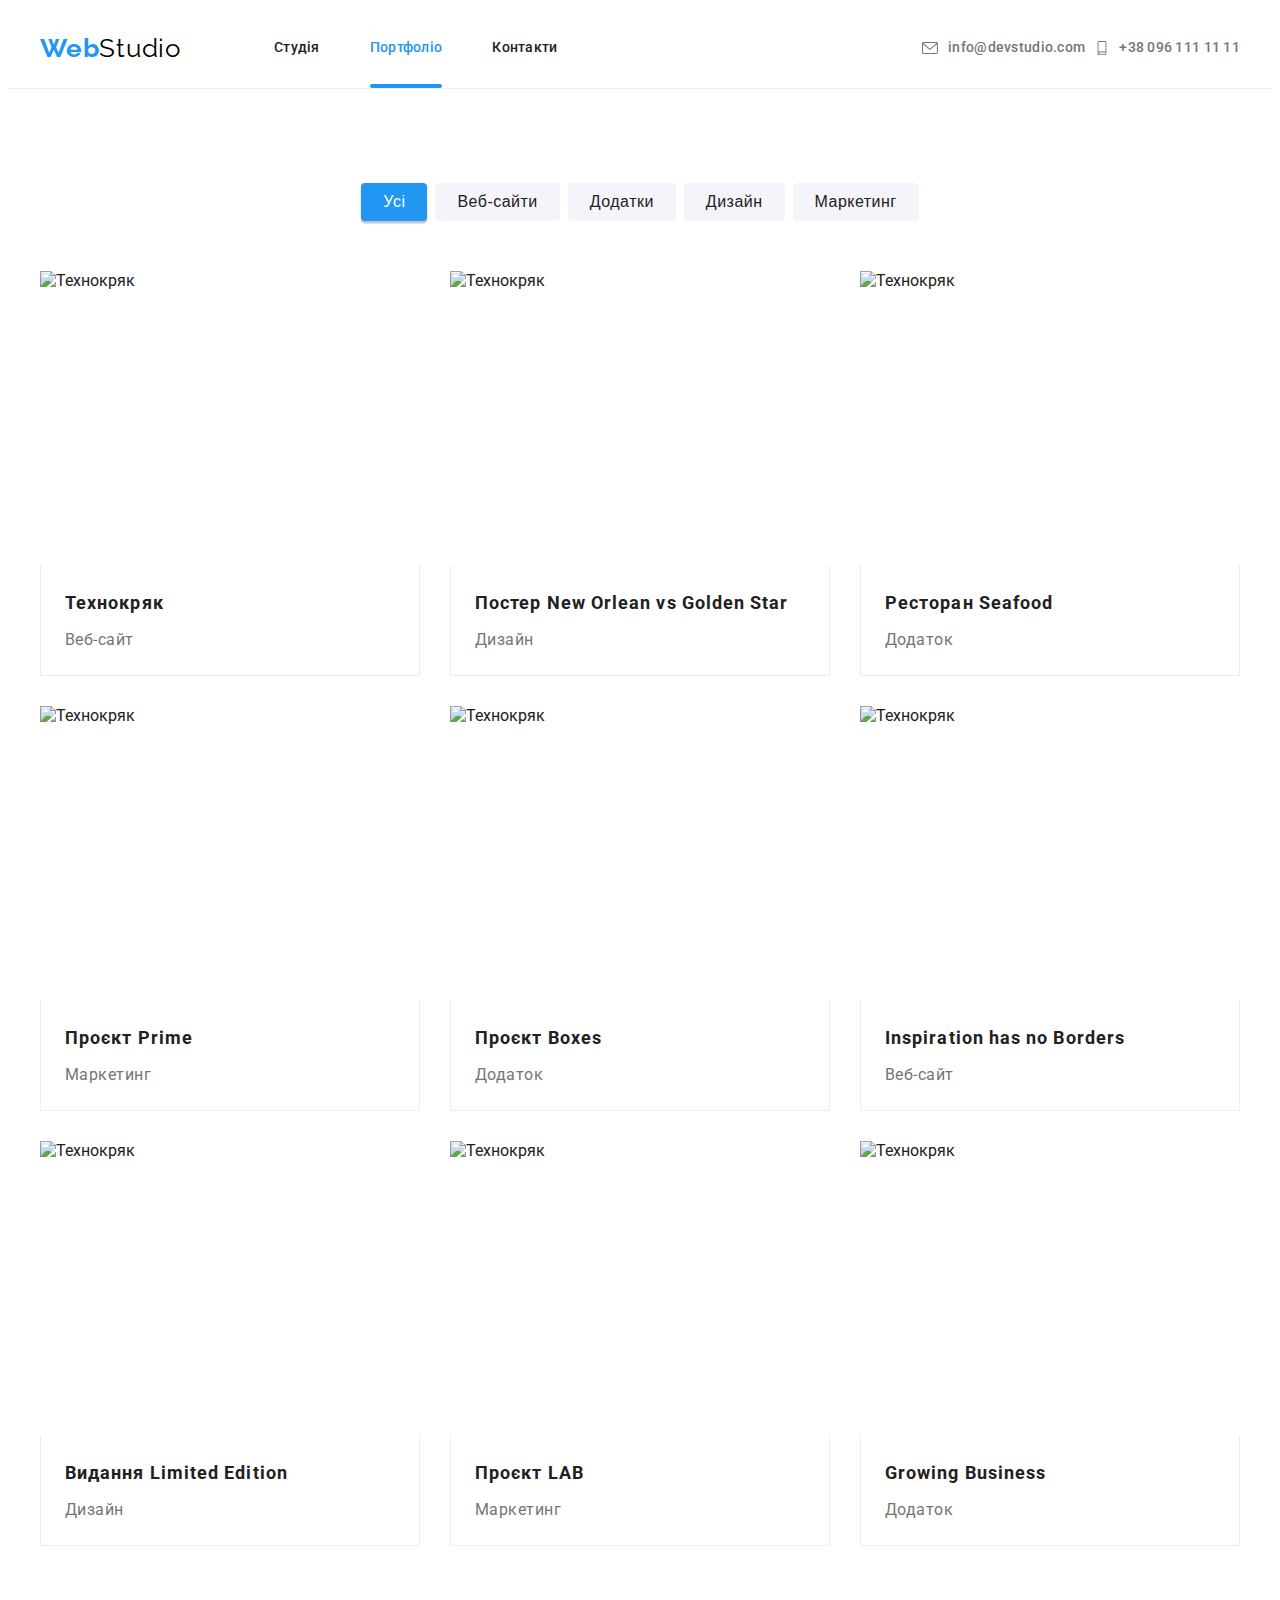
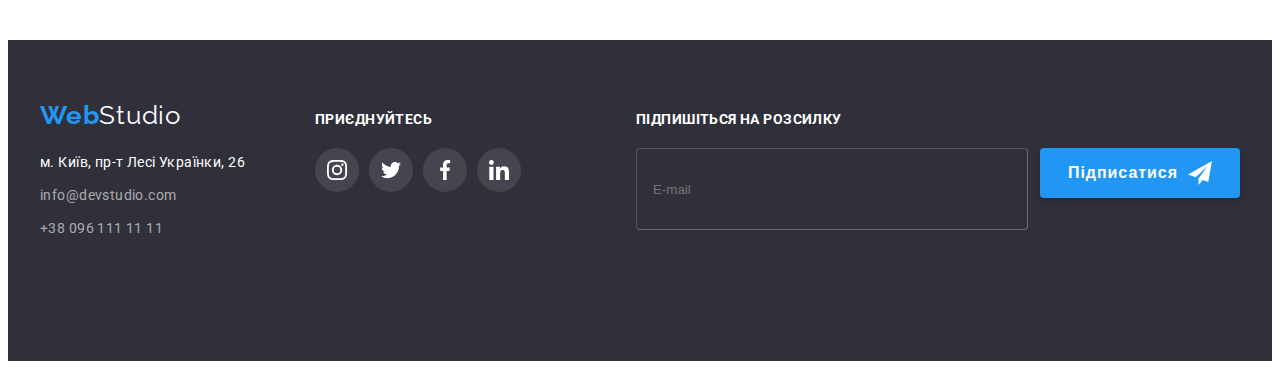
==== commit 9b6f5ec0: "Update2" ====
--- a/portfolio.html
+++ b/portfolio.html
@@ -46,8 +46,48 @@
                     </a>
                 </li>
             </ul>
+            <button class="mob-menu-btn js-open-menu" type="button" aria-label="Перемикач мобільного меню"
+                aria-expanded="false" aria-controls="mobile-menu">
+                <svg class="mob-menu-svg" width="40" height="40">
+                    <use class="mob-menu-svg1" href="./images/svg/mob-menu.svg#icon-menu"></use>
+                    <!-- <use class="mob-menu-svg2" href="./images/svg/mob-menu.svg#icon-close"></use> -->
+                </svg>
+            </button>
         </div>
     </header>
+
+    <!-- Мобільне меню -->
+    <div class="menu-container js-menu-container" id="mobile-menu">
+        <button class="mob-menu-btn mob-menu-close js-close-menu">
+            <svg class="mob-menu-svg" width="40" height="40">
+                <use class="mob-menu-svg2" href="./images/svg/mob-menu.svg#icon-close"></use>
+            </svg>
+        </button>
+        <ul class="mob-menu_list ">
+            <li class="mob-menu_item"><a class="link mob-menu__link" href="./index.html">Студія</a></li>
+            <li class="mob-menu_item"><a class="link mob-menu__link" href="./portfolio.html">Портфоліо</a></li>
+            <li class="mob-menu_item"><a class="link mob-menu__link" href="./index.html">Контакти</a></li>
+        </ul>
+        <div class="mob-menu__contact">
+            <ul class="">
+                <li class="mob-menu-item__tel"><a class="link mob-menu__tel" href="tel:+380961111111">
+                        +38 096 111 11 11
+                    </a>
+                </li>
+                <li class="mob-menu-item__mail"><a class="link  mob-menu__mail" href="mailto:spolonchuk@gmail.com">
+                        info@devstudio.com
+                    </a>
+                </li>
+            </ul>
+            <ul class="mob-menu-social">
+                <li class="mob-menu-social_item"><a class="link mob-menu-social_link" href="">Instagram</a></li>
+                <li class="mob-menu-social_item"><a class="link mob-menu-social_link" href="">Twitter</a></li>
+                <li class="mob-menu-social_item"><a class="link mob-menu-social_link" href="">Facebook</a></li>
+                <li class="mob-menu-social_item"><a class="link mob-menu-social_link" href="">LinkedIn</a></li>
+            </ul>
+        </div>
+    </div>
+    <!-- ----- -->
 
     <main>
         <section class="section">
@@ -300,6 +340,7 @@
         </div>
     </footer>
 
+    <script src="./js/mobile-menu.js"></script>
 </body>
 
 </html>--- a/css/main.min.css
+++ b/css/main.min.css
@@ -1 +1 @@
-body{font-family:Roboto,sans-serif;background-color:#fff;color:#212121}.container{margin-left:auto;margin-right:auto}@media screen and (min-width: 480px){.container{width:480px;padding-left:10px;padding-right:10px}}@media screen and (min-width: 768px){.container{width:768px;padding-left:15px;padding-right:15px}}@media screen and (min-width: 1200px){.container{width:1200px;padding-left:15px;padding-right:15px}}.link{color:currentColor;text-decoration:none}.link:hover,.link:focus{color:#2196f3}li,ul{list-style-type:none;padding:0;margin:0;-webkit-padding-start:0;padding-inline-start:0}img{display:block}ul,h1,h2,h3,p{margin:0;-webkit-margin-before:0;margin-block-start:0;-webkit-margin-after:0;margin-block-end:0}.visually-hidden{position:absolute;width:1px;height:1px;margin:-1px;border:0;padding:0;white-space:nowrap;-webkit-clip-path:inset(100%);clip-path:inset(100%);clip:rect(0 0 0 0);overflow:hidden}.section{padding-top:60px;padding-bottom:60px}@media screen and (min-width: 1200px){.section{padding-top:94px;padding-bottom:94px}}.section-title{font-size:28px;font-weight:700;line-height:1.17;letter-spacing:.03em;text-align:center;margin-bottom:30px}@media screen and (min-width: 1200px){.section-title{font-size:36px;margin-bottom:50px}}.btn{font-size:16px;font-weight:700;line-height:1.88;letter-spacing:.06em;display:-webkit-box;display:-ms-flexbox;display:flex;-webkit-box-align:center;-ms-flex-align:center;align-items:center;-webkit-box-pack:center;-ms-flex-pack:center;justify-content:center;border-radius:4px;border:none;width:200px;height:50px;cursor:pointer;margin:0 auto;color:#fff;background-color:#2196f3;-webkit-box-shadow:0px 4px 4px 0px rgba(0,0,0,.1490196078);box-shadow:0px 4px 4px 0px rgba(0,0,0,.1490196078)}@media screen and (min-width: 1200px){.btn{width:216px}}.btn-width{width:200px}.logo1{color:#2196f3;font-family:Raleway,sans-serif;font-size:26px;font-weight:700;line-height:1.19;letter-spacing:.03em;text-align:left;padding-top:16px;padding-bottom:16px}.logo2{color:#000;font-weight:400;padding-top:16px;padding-bottom:16px}.logo3{color:#fff;font-weight:400;padding-top:16px;padding-bottom:16px}.header{border-bottom:1px solid #eee}.flex-center,.header__contact-link,.navigation__main-list,.navigation,.container__header{display:-webkit-box;display:-ms-flexbox;display:flex;-webkit-box-align:center;-ms-flex-align:center;align-items:center}@media screen and (max-width: 767.98px){.navigation__main-list{display:none}}.navigation__main-list--position{gap:50px}@media screen and (min-width: 768px){.navigation__main-list--position{margin-left:88px}}@media screen and (min-width: 1200px){.navigation__main-list--position{margin-left:93px}}.navigation__link{display:block;font-size:14px;font-weight:500;line-height:1.14;letter-spacing:.02em;padding-top:32px;padding-bottom:32px;-webkit-transition:color 250ms cubic-bezier(0.4, 0, 0.2, 1);transition:color 250ms cubic-bezier(0.4, 0, 0.2, 1)}.navigation__accent-link{color:#2196f3;position:relative}.navigation__accent-link::after{content:"";display:block;width:100%;height:4px;background-color:#2196f3;border-radius:2px;position:absolute;bottom:0;left:0}@media screen and (max-width: 767.98px){.header__contact{display:none}}@media screen and (min-width: 768px){.header__contact{display:-webkit-box;display:-ms-flexbox;display:flex;-webkit-box-orient:vertical;-webkit-box-direction:normal;-ms-flex-direction:column;flex-direction:column}}@media screen and (min-width: 1200px){.header__contact{-webkit-box-align:center;-ms-flex-align:center;align-items:center;-webkit-box-orient:horizontal;-webkit-box-direction:normal;-ms-flex-direction:row;flex-direction:row}}.header__contact--position{margin-left:auto}@media screen and (min-width: 768px){.header__contact--position{gap:10px}}.header__contact-link{font-size:14px;font-weight:500;line-height:1.14;letter-spacing:.02em;color:#757575;-webkit-transition:color 250ms cubic-bezier(0.4, 0, 0.2, 1);transition:color 250ms cubic-bezier(0.4, 0, 0.2, 1)}@media screen and (min-width: 1200px){.header__contact-link{padding-top:32px;padding-bottom:32px}}.header__contact-svg{fill:#757575;-webkit-transition:fill 250ms cubic-bezier(0.4, 0, 0.2, 1);transition:fill 250ms cubic-bezier(0.4, 0, 0.2, 1)}.header__contact-link:hover .header__contact-svg,.header__contact-link:focus .header__contact-svg{fill:#2196f3}.header__contact-svg--position{margin-right:10px}.hero{background-image:-webkit-gradient(linear, left top, right top, from(rgba(47, 48, 58, 0.4)), to(rgba(47, 48, 58, 0.4))),url("../images/hero-img.jpg");background-image:linear-gradient(to right, rgba(47, 48, 58, 0.4), rgba(47, 48, 58, 0.4)),url("../images/hero-img.jpg");background-repeat:no-repeat;background-position:center;background-size:cover;padding-top:118px;padding-bottom:118px}@media screen and (min-width: 480px){.hero{max-width:480px}}@media screen and (min-width: 768px){.hero{max-width:768px}}@media screen and (min-width: 1200px){.hero{max-width:1200px;padding-top:200px;padding-bottom:200px}}.hero--position{margin-right:auto;margin-left:auto}.hero__title{color:#fff;font-size:26px;font-weight:900;line-height:1.62;letter-spacing:.06em;text-align:center;text-transform:uppercase;width:360px}@media screen and (min-width: 1200px){.hero__title{width:696px;font-size:44px;line-height:1.36}}.hero__title-position{margin-bottom:30px;margin-left:auto;margin-right:auto}.backdrop{position:fixed;top:0;left:0;width:100%;height:100%;background-color:rgba(0,0,0,.2);z-index:10;opacity:1;-webkit-transition:opacity 250ms cubic-bezier(0.4, 0, 0.2, 1),visibility 250ms cubic-bezier(0.4, 0, 0.2, 1);transition:opacity 250ms cubic-bezier(0.4, 0, 0.2, 1),visibility 250ms cubic-bezier(0.4, 0, 0.2, 1)}.backdrop.is-hidden{opacity:0;visibility:hidden;pointer-events:none}.modal-wrapper{border-radius:4px;background-color:#fff;position:absolute;padding:40px;width:450px;height:609px;top:50%;left:50%;-webkit-transition:-webkit-transform 250ms cubic-bezier(0.4, 0, 0.2, 1) 200ms;transition:-webkit-transform 250ms cubic-bezier(0.4, 0, 0.2, 1) 200ms;transition:transform 250ms cubic-bezier(0.4, 0, 0.2, 1) 200ms;transition:transform 250ms cubic-bezier(0.4, 0, 0.2, 1) 200ms, -webkit-transform 250ms cubic-bezier(0.4, 0, 0.2, 1) 200ms}.backdrop.is-hidden .modal-wrapper{-webkit-transform:translate(-50%, -50%) scale(0.5);transform:translate(-50%, -50%) scale(0.5)}.backdrop .modal-wrapper{-webkit-transform:translate(-50%, -50%) scale(1);transform:translate(-50%, -50%) scale(1)}.modal-wrapper a{color:#2196f3}@media screen and (min-width: 1200px){.modal-wrapper{width:528px;height:581px}}.modal-wrapper__close-btn{display:-webkit-box;display:-ms-flexbox;display:flex;-webkit-box-pack:center;-ms-flex-pack:center;justify-content:center;-webkit-box-align:center;-ms-flex-align:center;align-items:center;width:30px;height:30px;border-radius:50%;border-color:rgba(0,0,0,.1);background-color:#fff;position:absolute;top:8px;right:8px}.modal-wrapper___close-svg{fill:#000;-webkit-transition:fill 250ms cubic-bezier(0.4, 0, 0.2, 1);transition:fill 250ms cubic-bezier(0.4, 0, 0.2, 1)}.close-btn:hover .modal-wrapper___close-svg,.close-btn:focus .modal-wrapper___close-svg{fill:#2196f3}.modal-wrapper__title{font-size:20px;font-weight:700;line-height:1.5;letter-spacing:.03em;text-align:center}@media screen and (min-width: 1200px){.modal-wrapper__title{line-height:1.27}}.modal-wrapper__title-position{margin-bottom:12px}.form-call-back{display:-webkit-box;display:-ms-flexbox;display:flex;-webkit-box-orient:vertical;-webkit-box-direction:normal;-ms-flex-direction:column;flex-direction:column}.form-call-back__label{color:#757575;font-size:12px;line-height:1.17;letter-spacing:.01em;text-align:left;position:relative}.form-call-back__label--position{margin-bottom:10px}.form-call-back__text-label{display:block;margin-bottom:4px}.form-call-back__inp-info{height:40px;width:100%;padding:11px 15px 11px 40px;border-width:1px;border-radius:4px;border-color:rgba(33,33,33,.2);outline:rgba(0,0,0,0);-webkit-transition:border-color 250ms cubic-bezier(0.4, 0, 0.2, 1);transition:border-color 250ms cubic-bezier(0.4, 0, 0.2, 1)}.form-call-back__label:focus-within .form-call-back__inp-info{border-color:#2196f3}.form-call-back__svg-box{position:absolute;top:30px;left:12px}.form-call-back__svg{fill:#212121;-webkit-transition:fill 250ms cubic-bezier(0.4, 0, 0.2, 1);transition:fill 250ms cubic-bezier(0.4, 0, 0.2, 1)}.form-call-back__label:focus-within .form-call-back__svg{fill:#2196f3}.form-call-back__comment{height:120px;width:100%;resize:none;padding:12px 16px;border-width:1px;border-radius:4px;border-color:rgba(33,33,33,.2);outline:rgba(0,0,0,0);-webkit-transition:border-color 250ms cubic-bezier(0.4, 0, 0.2, 1);transition:border-color 250ms cubic-bezier(0.4, 0, 0.2, 1)}.form-call-back__label:focus-within .form-call-back__comment{border-color:#2196f3}.form-call-back__label--position-check{display:-webkit-box;display:-ms-flexbox;display:flex;margin:10px auto 30px auto;-webkit-box-align:center;-ms-flex-align:center;align-items:center}.form-call-back__news-check:checked+.form-call-back__custom-check{background-color:#2196f3;border-color:#2196f3}.form-call-back__news-check:checked+.form-call-back__custom-check>.form-call-back__custom-svg{opacity:1}.form-call-back__label:focus-within .form-call-back__news-check:checked+.form-call-back__custom-check{border-color:#212121}.form-call-back__label:focus-within .form-call-back__news-check:not(:checked)+.form-call-back__custom-check{border-color:#2196f3}.form-call-back__custom-check{display:-webkit-box;display:-ms-flexbox;display:flex;-webkit-box-align:center;-ms-flex-align:center;align-items:center;-webkit-box-pack:center;-ms-flex-pack:center;justify-content:center;width:16px;height:15px;border-radius:2px;border:2px solid #212121;-webkit-transition:background-color 250ms cubic-bezier(0.4, 0, 0.2, 1),border-color 250ms cubic-bezier(0.4, 0, 0.2, 1);transition:background-color 250ms cubic-bezier(0.4, 0, 0.2, 1),border-color 250ms cubic-bezier(0.4, 0, 0.2, 1)}.form-call-back__custom-svg{fill:#fff;opacity:0;-webkit-transition:opacity 250ms cubic-bezier(0.4, 0, 0.2, 1);transition:opacity 250ms cubic-bezier(0.4, 0, 0.2, 1)}.form-call-back__text-check{color:#757575;font-size:12px;line-height:1.17;letter-spacing:.03em;margin-left:7px}@media screen and (min-width: 1200px){.form-call-back__text-check{font-size:14px;line-height:1.71}}.advantages{padding-bottom:0}@media screen and (min-width: 768px){.adv-list{display:-webkit-box;display:-ms-flexbox;display:flex;-ms-flex-wrap:wrap;flex-wrap:wrap;gap:30px}}.adv-item{padding-bottom:30px}@media screen and (min-width: 768px){.adv-item{-ms-flex-preferred-size:calc((100% - 30px)/2);flex-basis:calc((100% - 30px)/2)}}@media screen and (min-width: 1200px){.adv-item{-ms-flex-preferred-size:calc((100% - 90px)/4);flex-basis:calc((100% - 90px)/4);padding-bottom:0}}.adv-box-svg{display:-webkit-box;display:-ms-flexbox;display:flex;background-color:#f5f4fa;-webkit-box-pack:center;-ms-flex-pack:center;justify-content:center;-webkit-box-align:center;-ms-flex-align:center;align-items:center;height:120px}.advan-title{font-size:14px;font-weight:700;line-height:1.14;letter-spacing:.03em;text-align:left;text-transform:uppercase;margin-top:30px;margin-bottom:10px}@media screen and (max-width: 767.98px){.advan-title{text-align:center}}.advan-text{font-size:14px;line-height:1.71;letter-spacing:.03em;text-align:left;color:#757575}@media screen and (max-width: 1199.98px){.works{display:none}}.works-list{display:-webkit-box;display:-ms-flexbox;display:flex;-ms-flex-wrap:wrap;flex-wrap:wrap;gap:30px}.works-item{-ms-flex-preferred-size:calc((100% - 60px)/3);flex-basis:calc((100% - 60px)/3);position:relative}.works-item-title{font-size:14px;font-weight:700;line-height:1.14;letter-spacing:.03em;text-align:center;text-transform:uppercase;color:#fff;padding-top:27px;padding-bottom:27px;background-color:#2f303a;opacity:.8;position:absolute;width:100%;bottom:0;left:0}.teams{background-color:#f5f4fa}@media screen and (min-width: 768px){.team-list{display:-webkit-box;display:-ms-flexbox;display:flex;-ms-flex-wrap:wrap;flex-wrap:wrap;gap:30px}}.team-item{border-radius:0px 0px 4px 4px;-webkit-box-shadow:0px 1px 3px rgba(0,0,0,.12),0px 1px 1px rgba(0,0,0,.14),0px 2px 1px rgba(0,0,0,.2);box-shadow:0px 1px 3px rgba(0,0,0,.12),0px 1px 1px rgba(0,0,0,.14),0px 2px 1px rgba(0,0,0,.2);background-color:#fff}.team-foto{width:450px;height:460px}@media screen and (min-width: 768px){.team-foto{width:354px;height:374px}}@media screen and (min-width: 1200px){.team-foto{width:270px;height:260px}}.team-box{padding-top:30px;padding-bottom:30px}.team-title{font-size:16px;font-weight:500;line-height:1.19;letter-spacing:.03em;text-align:center;margin-bottom:10px}.team-text{font-size:16px;line-height:1.19;letter-spacing:.03em;text-align:center;color:#757575;margin-bottom:16px}.social-list{display:-webkit-box;display:-ms-flexbox;display:flex;gap:10px;-webkit-box-pack:center;-ms-flex-pack:center;justify-content:center}.social-link{display:-webkit-box;display:-ms-flexbox;display:flex;-webkit-box-align:center;-ms-flex-align:center;align-items:center;-webkit-box-pack:center;-ms-flex-pack:center;justify-content:center;width:44px;height:44px;border-radius:50%;-webkit-transition:background-color 250ms cubic-bezier(0.4, 0, 0.2, 1);transition:background-color 250ms cubic-bezier(0.4, 0, 0.2, 1)}.social-link:hover,.social-link:focus{background-color:#2196f3}.social-svg{fill:#afb1b8;-webkit-transition:fill 250ms cubic-bezier(0.4, 0, 0.2, 1);transition:fill 250ms cubic-bezier(0.4, 0, 0.2, 1)}.social-link:hover .social-svg,.social-link:focus .social-svg{fill:#fff}.social-flooter-list{display:-webkit-box;display:-ms-flexbox;display:flex;-webkit-box-pack:center;-ms-flex-pack:center;justify-content:center;gap:10px;margin-top:20px}.social-flooter-link{display:-webkit-box;display:-ms-flexbox;display:flex;-webkit-box-align:center;-ms-flex-align:center;align-items:center;-webkit-box-pack:center;-ms-flex-pack:center;justify-content:center;width:44px;height:44px;border-radius:50%;background-color:rgba(255,255,255,.1);-webkit-transition:background-color 250ms cubic-bezier(0.4, 0, 0.2, 1);transition:background-color 250ms cubic-bezier(0.4, 0, 0.2, 1)}.social-flooter-link:hover,.social-flooter-link:focus{background-color:#2196f3}.social-flooter-svg{fill:#fff}.client-list{display:-webkit-box;display:-ms-flexbox;display:flex;-ms-flex-wrap:wrap;flex-wrap:wrap;gap:30px}.client-item{-ms-flex-preferred-size:calc((100% - 30px)/2);flex-basis:calc((100% - 30px)/2)}@media screen and (min-width: 768px){.client-item{-ms-flex-preferred-size:calc((100% - 60px)/3);flex-basis:calc((100% - 60px)/3)}}@media screen and (min-width: 1200px){.client-item{-ms-flex-preferred-size:calc((100% - 150px)/6);flex-basis:calc((100% - 150px)/6)}}.client-link{display:-webkit-box;display:-ms-flexbox;display:flex;-webkit-box-align:center;-ms-flex-align:center;align-items:center;-webkit-box-pack:center;-ms-flex-pack:center;justify-content:center;border:1px solid #afb1b8;border-radius:4px;width:210px;height:92px;-webkit-transition:border-color 250ms cubic-bezier(0.4, 0, 0.2, 1);transition:border-color 250ms cubic-bezier(0.4, 0, 0.2, 1)}@media screen and (min-width: 768px){.client-link{width:226px}}@media screen and (min-width: 1200px){.client-link{width:170px}}.client-link:hover,.client-link:focus{border-color:#2196f3}.client-svg{fill:#afb1b8;-webkit-transition:fill 250ms cubic-bezier(0.4, 0, 0.2, 1);transition:fill 250ms cubic-bezier(0.4, 0, 0.2, 1)}.client-link:hover .client-svg,.client-link:focus .client-svg{fill:#2196f3}.flooter{background-color:#2f303a;padding-top:60px;padding-bottom:60px}.fl-box{display:-webkit-box;display:-ms-flexbox;display:flex;-webkit-box-orient:vertical;-webkit-box-direction:normal;-ms-flex-direction:column;flex-direction:column}@media screen and (min-width: 1200px){.fl-box{-webkit-box-orient:horizontal;-webkit-box-direction:normal;-ms-flex-direction:row;flex-direction:row;-webkit-box-pack:justify;-ms-flex-pack:justify;justify-content:space-between;-webkit-box-align:baseline;-ms-flex-align:baseline;align-items:baseline}}.fl-box12{display:-webkit-box;display:-ms-flexbox;display:flex;-webkit-box-orient:vertical;-webkit-box-direction:normal;-ms-flex-direction:column;flex-direction:column}@media screen and (min-width: 768px){.fl-box12{-webkit-box-orient:horizontal;-webkit-box-direction:normal;-ms-flex-direction:row;flex-direction:row}}@media screen and (min-width: 768px)and (max-width: 1199.98px){.fl-box12{-ms-flex-pack:distribute;justify-content:space-around}}@media screen and (min-width: 1200px){.fl-box12{-webkit-box-align:baseline;-ms-flex-align:baseline;align-items:baseline}}.fl-box1{padding-bottom:60px}@media screen and (max-width: 1199.98px){.fl-box1{text-align:center}}.fl-box2{padding-bottom:60px}@media screen and (min-width: 1200px){.fl-box2{margin-left:70px}}.address{font-size:14px;line-height:1.71;letter-spacing:.03em;text-align:left;color:#fff;font-style:normal;margin-top:20px}@media screen and (max-width: 1199.98px){.address{text-align:center}}.flooter-link{font-size:14px;line-height:1.71;letter-spacing:.03em;text-align:left;color:rgba(255,255,255,.6)}.adress-list{margin-top:8px}@media screen and (min-width: 1200px){.adress-list{margin-top:9px}}.address-item{margin-top:8px}@media screen and (min-width: 1200px){.address-item{margin-top:9px}}.flooter-title{font-size:14px;font-weight:700;line-height:1.14;letter-spacing:.03em;text-align:center;text-transform:uppercase;color:#fff}@media screen and (min-width: 1200px){.flooter-title{text-align:left}}.form-subscribe{display:-webkit-box;display:-ms-flexbox;display:flex;margin-top:20px;-webkit-box-orient:vertical;-webkit-box-direction:normal;-ms-flex-direction:column;flex-direction:column;-webkit-box-align:center;-ms-flex-align:center;align-items:center}@media screen and (min-width: 1200px){.form-subscribe{-webkit-box-orient:horizontal;-webkit-box-direction:normal;-ms-flex-direction:row;flex-direction:row;-webkit-box-align:stretch;-ms-flex-align:stretch;align-items:stretch}}.inp-email{width:450px;height:50px;padding:15px 16px;background-color:inherit;border-radius:4px;border-width:1px;border-color:rgba(255,255,255,.3);color:rgba(255,255,255,.6);margin-bottom:20px}@media screen and (min-width: 1200px){.inp-email{width:358px;margin-right:12px}}.img-send{fill:#fff;margin-left:10px}.portf-btn-box{display:-webkit-box;display:-ms-flexbox;display:flex;-webkit-box-pack:center;-ms-flex-pack:center;justify-content:center;gap:8px;margin-bottom:40px}@media screen and (max-width: 767.98px){.portf-btn-box{width:80%;-webkit-box-pack:start;-ms-flex-pack:start;justify-content:flex-start;-ms-flex-wrap:wrap;flex-wrap:wrap;row-gap:15px}}@media screen and (min-width: 768px){.portf-btn-box{margin-bottom:30px}}@media screen and (min-width: 768px){.portf-btn-box{margin-bottom:50px}}.portfolio-btn{font-size:16px;font-weight:500;line-height:1.63;letter-spacing:.03em;text-align:center;background-color:#f5f4fa;color:#212121;height:38px;border-radius:4px;border:none;cursor:pointer;padding:6px 22px;-webkit-transition:color 250ms cubic-bezier(0.4, 0, 0.2, 1),background-color 250ms cubic-bezier(0.4, 0, 0.2, 1),-webkit-box-shadow 250ms cubic-bezier(0.4, 0, 0.2, 1);transition:color 250ms cubic-bezier(0.4, 0, 0.2, 1),background-color 250ms cubic-bezier(0.4, 0, 0.2, 1),-webkit-box-shadow 250ms cubic-bezier(0.4, 0, 0.2, 1);transition:color 250ms cubic-bezier(0.4, 0, 0.2, 1),background-color 250ms cubic-bezier(0.4, 0, 0.2, 1),box-shadow 250ms cubic-bezier(0.4, 0, 0.2, 1);transition:color 250ms cubic-bezier(0.4, 0, 0.2, 1),background-color 250ms cubic-bezier(0.4, 0, 0.2, 1),box-shadow 250ms cubic-bezier(0.4, 0, 0.2, 1),-webkit-box-shadow 250ms cubic-bezier(0.4, 0, 0.2, 1)}.portfolio-btn:focus,.portfolio-btn:hover{color:#fff;background-color:#2196f3;-webkit-box-shadow:0px 2px 2px 0px rgba(0,0,0,.1215686275),0px 1px 2px 0px rgba(0,0,0,.0784313725),0px 3px 1px 0px rgba(0,0,0,.1019607843);box-shadow:0px 2px 2px 0px rgba(0,0,0,.1215686275),0px 1px 2px 0px rgba(0,0,0,.0784313725),0px 3px 1px 0px rgba(0,0,0,.1019607843)}.accent-btn{color:#fff;background-color:#2196f3;-webkit-box-shadow:0px 2px 2px 0px rgba(0,0,0,.1215686275),0px 1px 2px 0px rgba(0,0,0,.0784313725),0px 3px 1px 0px rgba(0,0,0,.1019607843);box-shadow:0px 2px 2px 0px rgba(0,0,0,.1215686275),0px 1px 2px 0px rgba(0,0,0,.0784313725),0px 3px 1px 0px rgba(0,0,0,.1019607843)}.portfolio-list{display:-webkit-box;display:-ms-flexbox;display:flex;-ms-flex-wrap:wrap;flex-wrap:wrap;-webkit-column-gap:30px;-moz-column-gap:30px;column-gap:30px;row-gap:30px}.portfolio-item{background:#fff;-ms-flex-preferred-size:100%;flex-basis:100%}@media screen and (min-width: 768px){.portfolio-item{-ms-flex-preferred-size:calc((100% - 30px)/2);flex-basis:calc((100% - 30px)/2)}}@media screen and (min-width: 1200px){.portfolio-item{-ms-flex-preferred-size:calc((100% - 60px)/3);flex-basis:calc((100% - 60px)/3)}}.portfolio-img{width:100%;height:294px}.portfolio-link{display:block;color:currentColor;text-decoration:none;position:relative;-webkit-transition:-webkit-box-shadow 250ms cubic-bezier(0.4, 0, 0.2, 1);transition:-webkit-box-shadow 250ms cubic-bezier(0.4, 0, 0.2, 1);transition:box-shadow 250ms cubic-bezier(0.4, 0, 0.2, 1);transition:box-shadow 250ms cubic-bezier(0.4, 0, 0.2, 1), -webkit-box-shadow 250ms cubic-bezier(0.4, 0, 0.2, 1)}.portfolio-link:hover,.portfolio-link:focus{-webkit-box-shadow:1px 4px 6px 0px rgba(0,0,0,.1607843137),0px 4px 4px 0px rgba(0,0,0,.0588235294),0px 1px 1px 0px rgba(0,0,0,.1215686275);box-shadow:1px 4px 6px 0px rgba(0,0,0,.1607843137),0px 4px 4px 0px rgba(0,0,0,.0588235294),0px 1px 1px 0px rgba(0,0,0,.1215686275)}.portfolio-link-box{padding-top:20px;padding-bottom:20px;padding-left:24px;padding-right:24px;border-bottom:1px solid #eee;border-left:1px solid #eee;border-right:1px solid #eee}.portfolio-title{font-size:18px;font-weight:700;line-height:2;letter-spacing:.06em;text-align:left;margin-bottom:4px}.portfolio-text{font-size:16px;line-height:1.88;letter-spacing:.03em;text-align:left;color:#757575}.portfolio-box{position:relative;overflow:hidden}.description-text{font-size:18px;line-height:1.6;letter-spacing:.03em;text-align:left;color:#fff;background-color:#2196f3;opacity:.9;position:absolute;top:0;left:0;width:100%;height:100%;padding:63px 24px;-webkit-transform:translateY(100%);transform:translateY(100%);-webkit-transition:-webkit-transform 250ms cubic-bezier(0.4, 0, 0.2, 1);transition:-webkit-transform 250ms cubic-bezier(0.4, 0, 0.2, 1);transition:transform 250ms cubic-bezier(0.4, 0, 0.2, 1);transition:transform 250ms cubic-bezier(0.4, 0, 0.2, 1), -webkit-transform 250ms cubic-bezier(0.4, 0, 0.2, 1)}.portfolio-link:hover .description-text,.portfolio-link:focus .description-text{-webkit-transform:translateY(0);transform:translateY(0)}/*# sourceMappingURL=main.min.css.map */+body{font-family:Roboto,sans-serif;background-color:#fff;color:#212121}.container{margin-left:auto;margin-right:auto}@media screen and (min-width: 480px){.container{width:480px;padding-left:10px;padding-right:10px}}@media screen and (min-width: 768px){.container{width:768px;padding-left:15px;padding-right:15px}}@media screen and (min-width: 1200px){.container{width:1200px;padding-left:15px;padding-right:15px}}.link{color:currentColor;text-decoration:none}.link:hover,.link:focus{color:#2196f3}li,ul{list-style-type:none;padding:0;margin:0;-webkit-padding-start:0;padding-inline-start:0}img{display:block;max-width:100%;height:auto}ul,h1,h2,h3,p{margin:0;-webkit-margin-before:0;margin-block-start:0;-webkit-margin-after:0;margin-block-end:0}.visually-hidden{position:absolute;width:1px;height:1px;margin:-1px;border:0;padding:0;white-space:nowrap;-webkit-clip-path:inset(100%);clip-path:inset(100%);clip:rect(0 0 0 0);overflow:hidden}.section{padding-top:60px;padding-bottom:60px}@media screen and (min-width: 1200px){.section{padding-top:94px;padding-bottom:94px}}.section-title{font-size:28px;font-weight:700;line-height:1.17;letter-spacing:.03em;text-align:center;margin-bottom:30px}@media screen and (min-width: 1200px){.section-title{font-size:36px;margin-bottom:50px}}.btn{font-size:16px;font-weight:700;line-height:1.88;letter-spacing:.06em;display:-webkit-box;display:-ms-flexbox;display:flex;-webkit-box-align:center;-ms-flex-align:center;align-items:center;-webkit-box-pack:center;-ms-flex-pack:center;justify-content:center;border-radius:4px;border:none;width:200px;height:50px;cursor:pointer;margin:0 auto;color:#fff;background-color:#2196f3;-webkit-box-shadow:0px 4px 4px 0px rgba(0,0,0,.1490196078);box-shadow:0px 4px 4px 0px rgba(0,0,0,.1490196078)}@media screen and (min-width: 1200px){.btn{width:216px}}.btn-width{width:200px}.logo1{color:#2196f3;font-family:Raleway,sans-serif;font-size:26px;font-weight:700;line-height:1.19;letter-spacing:.03em;text-align:left;padding-top:16px;padding-bottom:16px}.logo2{color:#000;font-weight:400;padding-top:16px;padding-bottom:16px}.logo3{color:#fff;font-weight:400;padding-top:16px;padding-bottom:16px}.header{border-bottom:1px solid #eee}.flex-center,.header__contact-link,.navigation__main-list,.navigation,.container__header{display:-webkit-box;display:-ms-flexbox;display:flex;-webkit-box-align:center;-ms-flex-align:center;align-items:center}@media screen and (max-width: 767.98px){.container__header{-webkit-box-pack:justify;-ms-flex-pack:justify;justify-content:space-between}}@media screen and (max-width: 767.98px){.navigation__main-list{display:none}}.navigation__main-list--position{gap:50px}@media screen and (min-width: 768px){.navigation__main-list--position{margin-left:88px}}@media screen and (min-width: 1200px){.navigation__main-list--position{margin-left:93px}}.navigation__link{display:block;font-size:14px;font-weight:500;line-height:1.14;letter-spacing:.02em;padding-top:32px;padding-bottom:32px;-webkit-transition:color 250ms cubic-bezier(0.4, 0, 0.2, 1);transition:color 250ms cubic-bezier(0.4, 0, 0.2, 1)}.navigation__accent-link{color:#2196f3;position:relative}.navigation__accent-link::after{content:"";display:block;width:100%;height:4px;background-color:#2196f3;border-radius:2px;position:absolute;bottom:0;left:0}@media screen and (max-width: 767.98px){.header__contact{display:none}}@media screen and (min-width: 768px){.header__contact{display:-webkit-box;display:-ms-flexbox;display:flex;-webkit-box-orient:vertical;-webkit-box-direction:normal;-ms-flex-direction:column;flex-direction:column}}@media screen and (min-width: 1200px){.header__contact{-webkit-box-align:center;-ms-flex-align:center;align-items:center;-webkit-box-orient:horizontal;-webkit-box-direction:normal;-ms-flex-direction:row;flex-direction:row}}.header__contact--position{margin-left:auto}@media screen and (min-width: 768px){.header__contact--position{gap:10px}}.header__contact-link{font-size:14px;font-weight:500;line-height:1.14;letter-spacing:.02em;color:#757575;-webkit-transition:color 250ms cubic-bezier(0.4, 0, 0.2, 1);transition:color 250ms cubic-bezier(0.4, 0, 0.2, 1)}@media screen and (min-width: 1200px){.header__contact-link{padding-top:32px;padding-bottom:32px}}.header__contact-svg{fill:#757575;-webkit-transition:fill 250ms cubic-bezier(0.4, 0, 0.2, 1);transition:fill 250ms cubic-bezier(0.4, 0, 0.2, 1)}.header__contact-link:hover .header__contact-svg,.header__contact-link:focus .header__contact-svg{fill:#2196f3}.header__contact-svg--position{margin-right:10px}.mob-menu-btn{border:none;background-color:rgba(0,0,0,0)}@media screen and (min-width: 768px){.mob-menu-btn{display:none}}.mob-menu-svg{fill:#212121;-webkit-transition:fill 250ms cubic-bezier(0.4, 0, 0.2, 1);transition:fill 250ms cubic-bezier(0.4, 0, 0.2, 1)}.mob-menu-btn:hover .mob-menu-svg,.mob-menu-btn:focus .mob-menu-svg{fill:#2196f3}.menu-container{background-color:#fff;position:fixed;top:0;left:0;width:100%;height:100%;padding:48px 40px;z-index:999;display:-webkit-box;display:-ms-flexbox;display:flex;-webkit-box-orient:vertical;-webkit-box-direction:normal;-ms-flex-direction:column;flex-direction:column;-webkit-box-pack:justify;-ms-flex-pack:justify;justify-content:space-between;-webkit-transform:translateX(100%);transform:translateX(100%);-webkit-transition:-webkit-transform 250ms cubic-bezier(0.4, 0, 0.2, 1);transition:-webkit-transform 250ms cubic-bezier(0.4, 0, 0.2, 1);transition:transform 250ms cubic-bezier(0.4, 0, 0.2, 1);transition:transform 250ms cubic-bezier(0.4, 0, 0.2, 1), -webkit-transform 250ms cubic-bezier(0.4, 0, 0.2, 1)}.menu-container.is-open{-webkit-transform:translateX(0);transform:translateX(0)}.mob-menu-close{position:absolute;top:10px;right:15px;border:none;background-color:rgba(0,0,0,0)}.mob-menu_item:not(:last-child){margin-bottom:32px}.mob-menu__link{font-size:40px;font-weight:500;line-height:1.18;letter-spacing:.02em;text-align:left;color:#212121}.mob-menu__link .mob-menu__link:hover,.mob-menu__link .mob-menu__link:focus{color:#2196f3}.mob-menu__accent-link{color:#2196f3}.mob-menu__tel{font-size:34px;font-weight:500;line-height:1.18;letter-spacing:.02em;text-align:left;color:#2196f3}.mob-menu-item__tel{margin-bottom:32px}.mob-menu__mail{font-size:24px;font-weight:500;line-height:1.17;letter-spacing:.02em;text-align:left;color:#757575}.mob-menu-item__mail{margin-bottom:64px}.mob-menu-social{display:-webkit-box;display:-ms-flexbox;display:flex;gap:0px}.mob-menu-social_item{padding-left:10px;padding-right:10px;height:22px}.mob-menu-social_item:not(:last-child){border-right:rgba(33,33,33,.2) solid 1px}.mob-menu-social_link{font-size:18px;font-weight:500;line-height:1.22;letter-spacing:.02em;text-align:left;color:#2196f3}.hero{background-image:-webkit-gradient(linear, left top, right top, from(rgba(47, 48, 58, 0.4)), to(rgba(47, 48, 58, 0.4))),url("../images/hero/hero-img_sm_1x.jpg");background-image:linear-gradient(to right, rgba(47, 48, 58, 0.4), rgba(47, 48, 58, 0.4)),url("../images/hero/hero-img_sm_1x.jpg");background-repeat:no-repeat;background-position:center;background-size:cover;padding-top:118px;padding-bottom:118px;max-width:480px}@media(min-device-pixel-ratio: 2),(-webkit-min-device-pixel-ratio: 2),(min-resolution: 192dpi),(min-resolution: 2dppx){.hero{background-image:-webkit-gradient(linear, left top, right top, from(rgba(47, 48, 58, 0.4)), to(rgba(47, 48, 58, 0.4))),url("../images/hero/hero-img_sm_2x.jpg");background-image:linear-gradient(to right, rgba(47, 48, 58, 0.4), rgba(47, 48, 58, 0.4)),url("../images/hero/hero-img_sm_2x.jpg")}}@media screen and (min-width: 768px){.hero{max-width:768px;background-image:-webkit-gradient(linear, left top, right top, from(rgba(47, 48, 58, 0.4)), to(rgba(47, 48, 58, 0.4))),url("../images/hero/hero-img_md_1x.jpg");background-image:linear-gradient(to right, rgba(47, 48, 58, 0.4), rgba(47, 48, 58, 0.4)),url("../images/hero/hero-img_md_1x.jpg")}}@media screen and (min-width: 768px)and (min-device-pixel-ratio: 2),screen and (min-width: 768px)and (-webkit-min-device-pixel-ratio: 2),screen and (min-width: 768px)and (min-resolution: 192dpi),screen and (min-width: 768px)and (min-resolution: 2dppx){.hero{background-image:-webkit-gradient(linear, left top, right top, from(rgba(47, 48, 58, 0.4)), to(rgba(47, 48, 58, 0.4))),url("../images/hero/hero-img_md_2x.jpg");background-image:linear-gradient(to right, rgba(47, 48, 58, 0.4), rgba(47, 48, 58, 0.4)),url("../images/hero/hero-img_md_2x.jpg")}}@media screen and (min-width: 1200px){.hero{max-width:1200px;padding-top:200px;padding-bottom:200px;background-image:-webkit-gradient(linear, left top, right top, from(rgba(47, 48, 58, 0.4)), to(rgba(47, 48, 58, 0.4))),url("../images/hero/hero-img_lg_1x.jpg");background-image:linear-gradient(to right, rgba(47, 48, 58, 0.4), rgba(47, 48, 58, 0.4)),url("../images/hero/hero-img_lg_1x.jpg")}}@media screen and (min-width: 1200px)and (min-device-pixel-ratio: 2),screen and (min-width: 1200px)and (-webkit-min-device-pixel-ratio: 2),screen and (min-width: 1200px)and (min-resolution: 192dpi),screen and (min-width: 1200px)and (min-resolution: 2dppx){.hero{background-image:-webkit-gradient(linear, left top, right top, from(rgba(47, 48, 58, 0.4)), to(rgba(47, 48, 58, 0.4))),url("../images/hero/hero-img_lg_2x.jpg");background-image:linear-gradient(to right, rgba(47, 48, 58, 0.4), rgba(47, 48, 58, 0.4)),url("../images/hero/hero-img_lg_2x.jpg")}}.hero--position{margin-right:auto;margin-left:auto}.hero__title{color:#fff;font-size:26px;font-weight:900;line-height:1.62;letter-spacing:.06em;text-align:center;text-transform:uppercase;width:360px}@media screen and (min-width: 1200px){.hero__title{width:696px;font-size:44px;line-height:1.36}}.hero__title-position{margin-bottom:30px;margin-left:auto;margin-right:auto}.backdrop{position:fixed;top:0;left:0;width:100%;height:100%;background-color:rgba(0,0,0,.2);z-index:10;opacity:1;-webkit-transition:opacity 250ms cubic-bezier(0.4, 0, 0.2, 1),visibility 250ms cubic-bezier(0.4, 0, 0.2, 1);transition:opacity 250ms cubic-bezier(0.4, 0, 0.2, 1),visibility 250ms cubic-bezier(0.4, 0, 0.2, 1)}.backdrop.is-hidden{opacity:0;visibility:hidden;pointer-events:none}.modal-wrapper{border-radius:4px;background-color:#fff;position:absolute;padding:40px;max-width:450px;max-height:609px;width:90%;height:90%;top:50%;left:50%;overflow-y:scroll;-webkit-transition:-webkit-transform 250ms cubic-bezier(0.4, 0, 0.2, 1) 200ms;transition:-webkit-transform 250ms cubic-bezier(0.4, 0, 0.2, 1) 200ms;transition:transform 250ms cubic-bezier(0.4, 0, 0.2, 1) 200ms;transition:transform 250ms cubic-bezier(0.4, 0, 0.2, 1) 200ms, -webkit-transform 250ms cubic-bezier(0.4, 0, 0.2, 1) 200ms}.backdrop.is-hidden .modal-wrapper{-webkit-transform:translate(-50%, -50%) scale(0.5);transform:translate(-50%, -50%) scale(0.5)}.backdrop .modal-wrapper{-webkit-transform:translate(-50%, -50%) scale(1);transform:translate(-50%, -50%) scale(1)}.modal-wrapper a{color:#2196f3}@media screen and (min-width: 1200px){.modal-wrapper{max-width:528px;max-height:581px}}.modal-wrapper__close-btn{display:-webkit-box;display:-ms-flexbox;display:flex;-webkit-box-pack:center;-ms-flex-pack:center;justify-content:center;-webkit-box-align:center;-ms-flex-align:center;align-items:center;width:30px;height:30px;border-radius:50%;border-color:rgba(0,0,0,.1);background-color:#fff;position:absolute;top:8px;right:8px}.modal-wrapper___close-svg{fill:#000;-webkit-transition:fill 250ms cubic-bezier(0.4, 0, 0.2, 1);transition:fill 250ms cubic-bezier(0.4, 0, 0.2, 1)}.close-btn:hover .modal-wrapper___close-svg,.close-btn:focus .modal-wrapper___close-svg{fill:#2196f3}.modal-wrapper__title{font-size:20px;font-weight:700;line-height:1.5;letter-spacing:.03em;text-align:center}@media screen and (min-width: 1200px){.modal-wrapper__title{line-height:1.27}}.modal-wrapper__title-position{margin-bottom:12px}.form-call-back{display:-webkit-box;display:-ms-flexbox;display:flex;-webkit-box-orient:vertical;-webkit-box-direction:normal;-ms-flex-direction:column;flex-direction:column}.form-call-back__label{color:#757575;font-size:12px;line-height:1.17;letter-spacing:.01em;text-align:left;position:relative}.form-call-back__label--position{margin-bottom:10px}.form-call-back__text-label{display:block;margin-bottom:4px}.form-call-back__inp-info{height:40px;width:100%;padding:11px 15px 11px 40px;border-width:1px;border-radius:4px;border-color:rgba(33,33,33,.2);outline:rgba(0,0,0,0);-webkit-transition:border-color 250ms cubic-bezier(0.4, 0, 0.2, 1);transition:border-color 250ms cubic-bezier(0.4, 0, 0.2, 1)}.form-call-back__label:focus-within .form-call-back__inp-info{border-color:#2196f3}.form-call-back__svg-box{position:absolute;top:30px;left:12px}.form-call-back__svg{fill:#212121;-webkit-transition:fill 250ms cubic-bezier(0.4, 0, 0.2, 1);transition:fill 250ms cubic-bezier(0.4, 0, 0.2, 1)}.form-call-back__label:focus-within .form-call-back__svg{fill:#2196f3}.form-call-back__comment{height:120px;width:100%;resize:none;padding:12px 16px;border-width:1px;border-radius:4px;border-color:rgba(33,33,33,.2);outline:rgba(0,0,0,0);-webkit-transition:border-color 250ms cubic-bezier(0.4, 0, 0.2, 1);transition:border-color 250ms cubic-bezier(0.4, 0, 0.2, 1)}.form-call-back__label:focus-within .form-call-back__comment{border-color:#2196f3}.form-call-back__label--position-check{display:-webkit-box;display:-ms-flexbox;display:flex;margin:10px auto 30px auto;-webkit-box-align:center;-ms-flex-align:center;align-items:center}.form-call-back__news-check:checked+.form-call-back__custom-check{background-color:#2196f3;border-color:#2196f3}.form-call-back__news-check:checked+.form-call-back__custom-check>.form-call-back__custom-svg{opacity:1}.form-call-back__label:focus-within .form-call-back__news-check:checked+.form-call-back__custom-check{border-color:#212121}.form-call-back__label:focus-within .form-call-back__news-check:not(:checked)+.form-call-back__custom-check{border-color:#2196f3}.form-call-back__custom-check{display:-webkit-box;display:-ms-flexbox;display:flex;-webkit-box-align:center;-ms-flex-align:center;align-items:center;-webkit-box-pack:center;-ms-flex-pack:center;justify-content:center;width:16px;height:15px;border-radius:2px;border:2px solid #212121;-webkit-transition:background-color 250ms cubic-bezier(0.4, 0, 0.2, 1),border-color 250ms cubic-bezier(0.4, 0, 0.2, 1);transition:background-color 250ms cubic-bezier(0.4, 0, 0.2, 1),border-color 250ms cubic-bezier(0.4, 0, 0.2, 1)}.form-call-back__custom-svg{fill:#fff;opacity:0;-webkit-transition:opacity 250ms cubic-bezier(0.4, 0, 0.2, 1);transition:opacity 250ms cubic-bezier(0.4, 0, 0.2, 1)}.form-call-back__text-check{color:#757575;font-size:12px;line-height:1.17;letter-spacing:.03em;margin-left:7px}@media screen and (min-width: 1200px){.form-call-back__text-check{font-size:14px;line-height:1.71}}.advantages{padding-bottom:0}@media screen and (min-width: 768px){.adv-list{display:-webkit-box;display:-ms-flexbox;display:flex;-ms-flex-wrap:wrap;flex-wrap:wrap;gap:30px}}.adv-item{padding-bottom:30px}@media screen and (min-width: 768px){.adv-item{-ms-flex-preferred-size:calc((100% - 30px)/2);flex-basis:calc((100% - 30px)/2)}}@media screen and (min-width: 1200px){.adv-item{-ms-flex-preferred-size:calc((100% - 90px)/4);flex-basis:calc((100% - 90px)/4);padding-bottom:0}}.adv-box-svg{display:-webkit-box;display:-ms-flexbox;display:flex;background-color:#f5f4fa;-webkit-box-pack:center;-ms-flex-pack:center;justify-content:center;-webkit-box-align:center;-ms-flex-align:center;align-items:center;height:120px}.advan-title{font-size:14px;font-weight:700;line-height:1.14;letter-spacing:.03em;text-align:left;text-transform:uppercase;margin-top:30px;margin-bottom:10px}@media screen and (max-width: 767.98px){.advan-title{text-align:center}}.advan-text{font-size:14px;line-height:1.71;letter-spacing:.03em;text-align:left;color:#757575}@media screen and (max-width: 1199.98px){.works{display:none}}.works-list{display:-webkit-box;display:-ms-flexbox;display:flex;-ms-flex-wrap:wrap;flex-wrap:wrap;gap:30px}.works-item{-ms-flex-preferred-size:calc((100% - 60px)/3);flex-basis:calc((100% - 60px)/3);position:relative}.works-item-title{font-size:14px;font-weight:700;line-height:1.14;letter-spacing:.03em;text-align:center;text-transform:uppercase;color:#fff;padding-top:27px;padding-bottom:27px;background-color:#2f303a;opacity:.8;position:absolute;width:100%;bottom:0;left:0}.teams{background-color:#f5f4fa}.team-list{display:-webkit-box;display:-ms-flexbox;display:flex;-ms-flex-wrap:wrap;flex-wrap:wrap;gap:30px}.team-item{border-radius:0px 0px 4px 4px;-webkit-box-shadow:0px 1px 3px rgba(0,0,0,.12),0px 1px 1px rgba(0,0,0,.14),0px 2px 1px rgba(0,0,0,.2);box-shadow:0px 1px 3px rgba(0,0,0,.12),0px 1px 1px rgba(0,0,0,.14),0px 2px 1px rgba(0,0,0,.2);background-color:#fff;-ms-flex-preferred-size:100%;flex-basis:100%}@media screen and (min-width: 768px){.team-item{-ms-flex-preferred-size:calc((100% - 30px)/2);flex-basis:calc((100% - 30px)/2)}}@media screen and (min-width: 1200px){.team-item{-ms-flex-preferred-size:calc((100% - 90px)/4);flex-basis:calc((100% - 90px)/4)}}.team-foto{width:100%;height:460px}@media screen and (min-width: 768px){.team-foto{height:374px}}@media screen and (min-width: 1200px){.team-foto{height:260px}}.team-box{padding-top:30px;padding-bottom:30px}.team-title{font-size:16px;font-weight:500;line-height:1.19;letter-spacing:.03em;text-align:center;margin-bottom:10px}.team-text{font-size:16px;line-height:1.19;letter-spacing:.03em;text-align:center;color:#757575;margin-bottom:16px}.social-list{display:-webkit-box;display:-ms-flexbox;display:flex;gap:10px;-webkit-box-pack:center;-ms-flex-pack:center;justify-content:center}.social-link{display:-webkit-box;display:-ms-flexbox;display:flex;-webkit-box-align:center;-ms-flex-align:center;align-items:center;-webkit-box-pack:center;-ms-flex-pack:center;justify-content:center;width:44px;height:44px;border-radius:50%;-webkit-transition:background-color 250ms cubic-bezier(0.4, 0, 0.2, 1);transition:background-color 250ms cubic-bezier(0.4, 0, 0.2, 1)}.social-link:hover,.social-link:focus{background-color:#2196f3}.social-svg{fill:#afb1b8;-webkit-transition:fill 250ms cubic-bezier(0.4, 0, 0.2, 1);transition:fill 250ms cubic-bezier(0.4, 0, 0.2, 1)}.social-link:hover .social-svg,.social-link:focus .social-svg{fill:#fff}.social-flooter-list{display:-webkit-box;display:-ms-flexbox;display:flex;-webkit-box-pack:center;-ms-flex-pack:center;justify-content:center;gap:10px;margin-top:20px}.social-flooter-link{display:-webkit-box;display:-ms-flexbox;display:flex;-webkit-box-align:center;-ms-flex-align:center;align-items:center;-webkit-box-pack:center;-ms-flex-pack:center;justify-content:center;width:44px;height:44px;border-radius:50%;background-color:rgba(255,255,255,.1);-webkit-transition:background-color 250ms cubic-bezier(0.4, 0, 0.2, 1);transition:background-color 250ms cubic-bezier(0.4, 0, 0.2, 1)}.social-flooter-link:hover,.social-flooter-link:focus{background-color:#2196f3}.social-flooter-svg{fill:#fff}.client-list{display:-webkit-box;display:-ms-flexbox;display:flex;-ms-flex-wrap:wrap;flex-wrap:wrap;gap:30px}.client-item{-ms-flex-preferred-size:calc((100% - 30px)/2);flex-basis:calc((100% - 30px)/2)}@media screen and (min-width: 768px){.client-item{-ms-flex-preferred-size:calc((100% - 60px)/3);flex-basis:calc((100% - 60px)/3)}}@media screen and (min-width: 1200px){.client-item{-ms-flex-preferred-size:calc((100% - 150px)/6);flex-basis:calc((100% - 150px)/6)}}.client-link{display:-webkit-box;display:-ms-flexbox;display:flex;-webkit-box-align:center;-ms-flex-align:center;align-items:center;-webkit-box-pack:center;-ms-flex-pack:center;justify-content:center;border:1px solid #afb1b8;border-radius:4px;width:100%;height:92px;-webkit-transition:border-color 250ms cubic-bezier(0.4, 0, 0.2, 1);transition:border-color 250ms cubic-bezier(0.4, 0, 0.2, 1)}.client-link:hover,.client-link:focus{border-color:#2196f3}.client-svg{fill:#afb1b8;-webkit-transition:fill 250ms cubic-bezier(0.4, 0, 0.2, 1);transition:fill 250ms cubic-bezier(0.4, 0, 0.2, 1)}.client-link:hover .client-svg,.client-link:focus .client-svg{fill:#2196f3}.flooter{background-color:#2f303a;padding-top:60px;padding-bottom:60px}.fl-box{display:-webkit-box;display:-ms-flexbox;display:flex;-webkit-box-orient:vertical;-webkit-box-direction:normal;-ms-flex-direction:column;flex-direction:column}@media screen and (min-width: 1200px){.fl-box{-webkit-box-orient:horizontal;-webkit-box-direction:normal;-ms-flex-direction:row;flex-direction:row;-webkit-box-pack:justify;-ms-flex-pack:justify;justify-content:space-between;-webkit-box-align:baseline;-ms-flex-align:baseline;align-items:baseline}}.fl-box12{display:-webkit-box;display:-ms-flexbox;display:flex;-webkit-box-orient:vertical;-webkit-box-direction:normal;-ms-flex-direction:column;flex-direction:column}@media screen and (min-width: 768px){.fl-box12{-webkit-box-orient:horizontal;-webkit-box-direction:normal;-ms-flex-direction:row;flex-direction:row}}@media screen and (min-width: 768px)and (max-width: 1199.98px){.fl-box12{-ms-flex-pack:distribute;justify-content:space-around}}@media screen and (min-width: 1200px){.fl-box12{-webkit-box-align:baseline;-ms-flex-align:baseline;align-items:baseline}}.fl-box1{padding-bottom:60px}@media screen and (max-width: 1199.98px){.fl-box1{text-align:center}}.fl-box2{padding-bottom:60px}@media screen and (min-width: 1200px){.fl-box2{margin-left:70px}}.address{font-size:14px;line-height:1.71;letter-spacing:.03em;text-align:left;color:#fff;font-style:normal;margin-top:20px}@media screen and (max-width: 1199.98px){.address{text-align:center}}.flooter-link{font-size:14px;line-height:1.71;letter-spacing:.03em;text-align:left;color:rgba(255,255,255,.6)}.adress-list{margin-top:8px}@media screen and (min-width: 1200px){.adress-list{margin-top:9px}}.address-item{margin-top:8px}@media screen and (min-width: 1200px){.address-item{margin-top:9px}}.flooter-title{font-size:14px;font-weight:700;line-height:1.14;letter-spacing:.03em;text-align:center;text-transform:uppercase;color:#fff}@media screen and (min-width: 1200px){.flooter-title{text-align:left}}.form-subscribe{display:-webkit-box;display:-ms-flexbox;display:flex;margin-top:20px;-webkit-box-orient:vertical;-webkit-box-direction:normal;-ms-flex-direction:column;flex-direction:column;-webkit-box-align:center;-ms-flex-align:center;align-items:center}@media screen and (min-width: 1200px){.form-subscribe{-webkit-box-orient:horizontal;-webkit-box-direction:normal;-ms-flex-direction:row;flex-direction:row;-webkit-box-align:stretch;-ms-flex-align:stretch;align-items:stretch}}.inp-email{max-width:450px;width:100%;height:50px;padding:15px 16px;background-color:inherit;border-radius:4px;border-width:1px;border-color:rgba(255,255,255,.3);color:rgba(255,255,255,.6);margin-bottom:20px}@media screen and (min-width: 1200px){.inp-email{width:358px;margin-right:12px}}.img-send{fill:#fff;margin-left:10px}.portf-btn-box{display:-webkit-box;display:-ms-flexbox;display:flex;-webkit-box-pack:center;-ms-flex-pack:center;justify-content:center;gap:8px;margin-bottom:40px}@media screen and (max-width: 767.98px){.portf-btn-box{width:80%;-webkit-box-pack:start;-ms-flex-pack:start;justify-content:flex-start;-ms-flex-wrap:wrap;flex-wrap:wrap;row-gap:15px}}@media screen and (min-width: 768px){.portf-btn-box{margin-bottom:30px}}@media screen and (min-width: 768px){.portf-btn-box{margin-bottom:50px}}.portfolio-btn{font-size:16px;font-weight:500;line-height:1.63;letter-spacing:.03em;text-align:center;background-color:#f5f4fa;color:#212121;height:38px;border-radius:4px;border:none;cursor:pointer;padding:6px 22px;-webkit-transition:color 250ms cubic-bezier(0.4, 0, 0.2, 1),background-color 250ms cubic-bezier(0.4, 0, 0.2, 1),-webkit-box-shadow 250ms cubic-bezier(0.4, 0, 0.2, 1);transition:color 250ms cubic-bezier(0.4, 0, 0.2, 1),background-color 250ms cubic-bezier(0.4, 0, 0.2, 1),-webkit-box-shadow 250ms cubic-bezier(0.4, 0, 0.2, 1);transition:color 250ms cubic-bezier(0.4, 0, 0.2, 1),background-color 250ms cubic-bezier(0.4, 0, 0.2, 1),box-shadow 250ms cubic-bezier(0.4, 0, 0.2, 1);transition:color 250ms cubic-bezier(0.4, 0, 0.2, 1),background-color 250ms cubic-bezier(0.4, 0, 0.2, 1),box-shadow 250ms cubic-bezier(0.4, 0, 0.2, 1),-webkit-box-shadow 250ms cubic-bezier(0.4, 0, 0.2, 1)}.portfolio-btn:focus,.portfolio-btn:hover{color:#fff;background-color:#2196f3;-webkit-box-shadow:0px 2px 2px 0px rgba(0,0,0,.1215686275),0px 1px 2px 0px rgba(0,0,0,.0784313725),0px 3px 1px 0px rgba(0,0,0,.1019607843);box-shadow:0px 2px 2px 0px rgba(0,0,0,.1215686275),0px 1px 2px 0px rgba(0,0,0,.0784313725),0px 3px 1px 0px rgba(0,0,0,.1019607843)}.accent-btn{color:#fff;background-color:#2196f3;-webkit-box-shadow:0px 2px 2px 0px rgba(0,0,0,.1215686275),0px 1px 2px 0px rgba(0,0,0,.0784313725),0px 3px 1px 0px rgba(0,0,0,.1019607843);box-shadow:0px 2px 2px 0px rgba(0,0,0,.1215686275),0px 1px 2px 0px rgba(0,0,0,.0784313725),0px 3px 1px 0px rgba(0,0,0,.1019607843)}.portfolio-list{display:-webkit-box;display:-ms-flexbox;display:flex;-ms-flex-wrap:wrap;flex-wrap:wrap;-webkit-column-gap:30px;-moz-column-gap:30px;column-gap:30px;row-gap:30px}.portfolio-item{background:#fff;-ms-flex-preferred-size:100%;flex-basis:100%}@media screen and (min-width: 768px){.portfolio-item{-ms-flex-preferred-size:calc((100% - 30px)/2);flex-basis:calc((100% - 30px)/2)}}@media screen and (min-width: 1200px){.portfolio-item{-ms-flex-preferred-size:calc((100% - 60px)/3);flex-basis:calc((100% - 60px)/3)}}.portfolio-img{width:100%;height:294px}.portfolio-link{display:block;color:currentColor;text-decoration:none;position:relative;-webkit-transition:-webkit-box-shadow 250ms cubic-bezier(0.4, 0, 0.2, 1);transition:-webkit-box-shadow 250ms cubic-bezier(0.4, 0, 0.2, 1);transition:box-shadow 250ms cubic-bezier(0.4, 0, 0.2, 1);transition:box-shadow 250ms cubic-bezier(0.4, 0, 0.2, 1), -webkit-box-shadow 250ms cubic-bezier(0.4, 0, 0.2, 1)}.portfolio-link:hover,.portfolio-link:focus{-webkit-box-shadow:1px 4px 6px 0px rgba(0,0,0,.1607843137),0px 4px 4px 0px rgba(0,0,0,.0588235294),0px 1px 1px 0px rgba(0,0,0,.1215686275);box-shadow:1px 4px 6px 0px rgba(0,0,0,.1607843137),0px 4px 4px 0px rgba(0,0,0,.0588235294),0px 1px 1px 0px rgba(0,0,0,.1215686275)}.portfolio-link-box{padding-top:20px;padding-bottom:20px;padding-left:24px;padding-right:24px;border-bottom:1px solid #eee;border-left:1px solid #eee;border-right:1px solid #eee}.portfolio-title{font-size:18px;font-weight:700;line-height:2;letter-spacing:.06em;text-align:left;margin-bottom:4px}.portfolio-text{font-size:16px;line-height:1.88;letter-spacing:.03em;text-align:left;color:#757575}.portfolio-box{position:relative;overflow:hidden}.description-text{font-size:18px;line-height:1.6;letter-spacing:.03em;text-align:left;color:#fff;background-color:#2196f3;opacity:.9;position:absolute;top:0;left:0;width:100%;height:100%;padding:63px 24px;-webkit-transform:translateY(100%);transform:translateY(100%);-webkit-transition:-webkit-transform 250ms cubic-bezier(0.4, 0, 0.2, 1);transition:-webkit-transform 250ms cubic-bezier(0.4, 0, 0.2, 1);transition:transform 250ms cubic-bezier(0.4, 0, 0.2, 1);transition:transform 250ms cubic-bezier(0.4, 0, 0.2, 1), -webkit-transform 250ms cubic-bezier(0.4, 0, 0.2, 1)}.portfolio-link:hover .description-text,.portfolio-link:focus .description-text{-webkit-transform:translateY(0);transform:translateY(0)}/*# sourceMappingURL=main.min.css.map */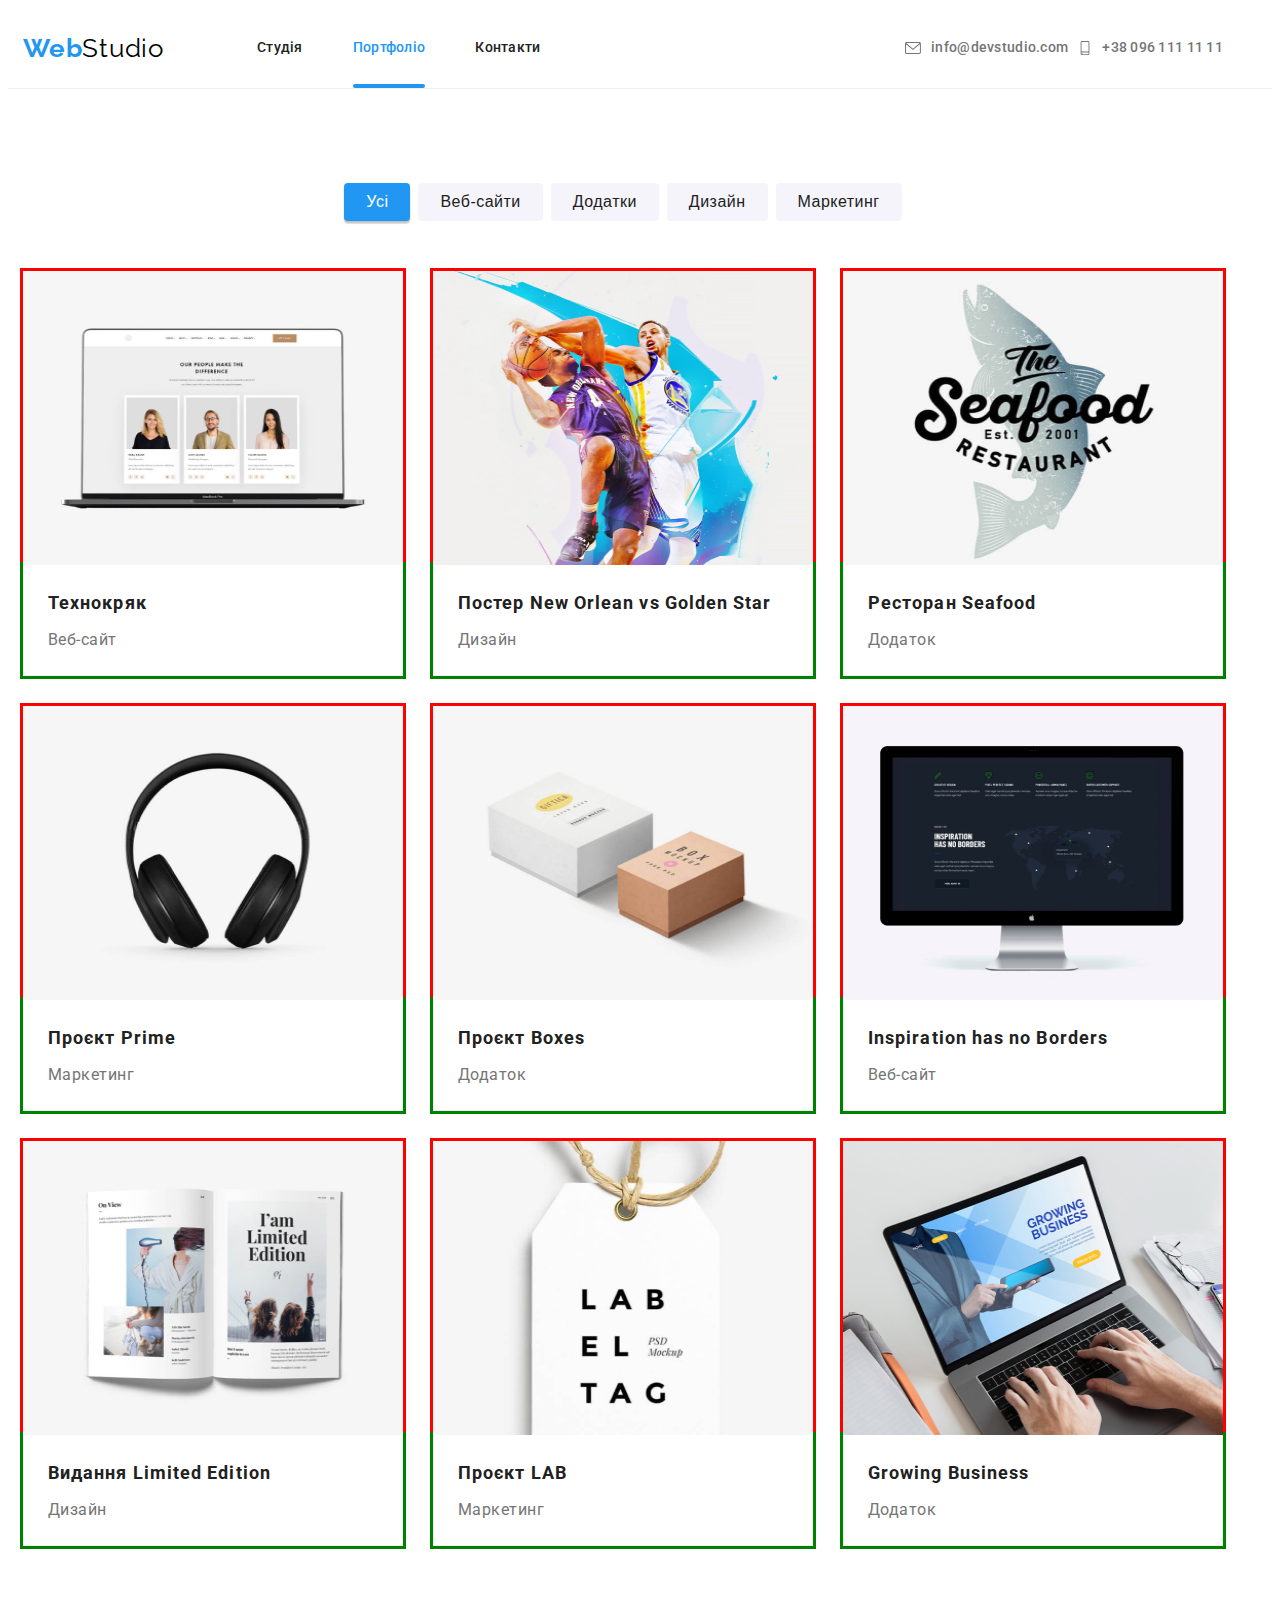
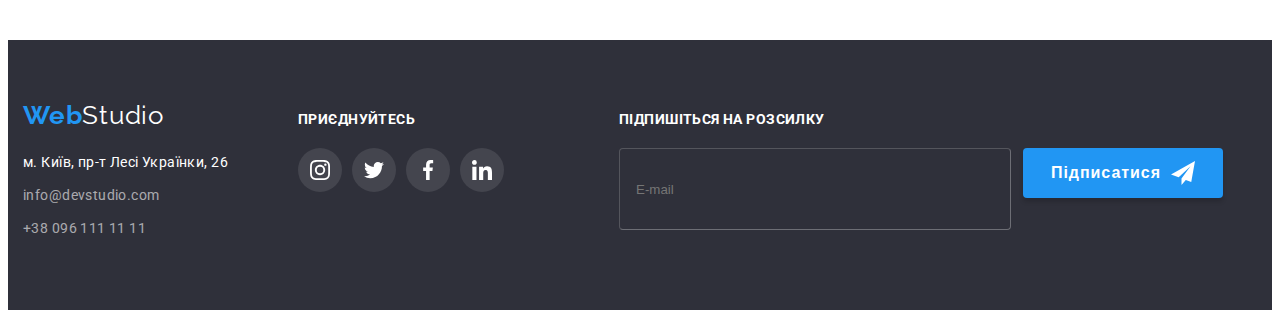
==== commit d6653ee2: "Update3" ====
--- a/portfolio.html
+++ b/portfolio.html
@@ -65,7 +65,8 @@
         </button>
         <ul class="mob-menu_list ">
             <li class="mob-menu_item"><a class="link mob-menu__link" href="./index.html">Студія</a></li>
-            <li class="mob-menu_item"><a class="link mob-menu__link" href="./portfolio.html">Портфоліо</a></li>
+            <li class="mob-menu_item"><a class="link mob-menu__link mob-menu__accent-link"
+                    href="./portfolio.html">Портфоліо</a></li>
             <li class="mob-menu_item"><a class="link mob-menu__link" href="./index.html">Контакти</a></li>
         </ul>
         <div class="mob-menu__contact">
@@ -105,7 +106,16 @@
                     <li class="portfolio-item">
                         <a class="portfolio-link" href="">
                             <div class="portfolio-box">
-                                <img class="portfolio-img" src="./images/portfolio/img1.jpg" alt="Технокряк">
+                                <picture>
+                                    <source media="(min-width: 1200px)" srcset="./images/portfolio/img1_lg_1x.jpg 1x,
+                                                       ./images/portfolio/img1_lg_2x.jpg 2x" type="image/jpg">
+                                    <source media="(min-width: 768px)" srcset="./images/portfolio/img1_md_1x.jpg 1x,
+                                                       ./images/portfolio/img1_md_2x.jpg 2x" type="image/jpg">
+                                    <source media="(max-width: 767px)" srcset="./images/portfolio/img1_sm_1x.jpg 1x,
+                                                   ./images/portfolio/img1_sm_2x.jpg 2x" type="image/jpg">
+                                    <img class="portfolio-img" src="./images/portfolio/img1_sm_1x.jpg" alt="Технокряк"
+                                        width="450" height="294" loading="lazy">
+                                </picture>
                                 <p class="description-text">
                                     Ресурс пропонує комплексні пропозиції з різним рівнем функціоналу та сервісів.
                                     Все це дозволить відвідувачу отримати
@@ -121,7 +131,17 @@
                     <li class="portfolio-item">
                         <a class="portfolio-link" href="">
                             <div class="portfolio-box">
-                                <img class="portfolio-img" src="./images/portfolio/img2.jpg" alt="Технокряк">
+                                <picture>
+                                    <source media="(min-width: 1200px)" srcset="./images/portfolio/img2_lg_1x.jpg 1x,
+                                                            ./images/portfolio/img2_lg_2x.jpg 2x" type="image/jpg">
+                                    <source media="(min-width: 768px)"
+                                        srcset="./images/portfolio/img2_md_1x.jpg 1x,
+                                                                                        ./images/portfolio/img2_md_2x.jpg 2x" type="image/jpg">
+                                    <source media="(max-width: 767px)" srcset="./images/portfolio/img2_sm_1x.jpg 1x,
+                                                            ./images/portfolio/img2_sm_2x.jpg 2x" type="image/jpg">
+                                    <img class="portfolio-img" src="./images/portfolio/img2_sm_1x.jpg" alt="Технокряк"
+                                        width="450" height="294" loading="lazy">
+                                </picture>
                                 <div class="portfolio-description-box">
                                     <p class="description-text">
                                         Ресурс пропонує комплексні пропозиції з різним рівнем функціоналу та сервісів.
@@ -140,7 +160,19 @@
                     <li class="portfolio-item">
                         <a class="portfolio-link" href="">
                             <div class="portfolio-box">
-                                <img class="portfolio-img" src="./images/portfolio/img3.jpg" alt="Технокряк">
+                                <picture>
+                                    <source media="(min-width: 1200px)" srcset="./images/portfolio/img3_lg_1x.jpg 1x,
+                                                                         ./images/portfolio/img3_lg_2x.jpg 2x"
+                                        type="image/jpg">
+                                    <source media="(min-width: 768px)" srcset="./images/portfolio/img3_md_1x.jpg 1x,
+                                                                   ./images/portfolio/img3_md_2x.jpg 2x"
+                                        type="image/jpg">
+                                    <source media="(max-width: 767px)" srcset="./images/portfolio/img3_sm_1x.jpg 1x,
+                                                                 ./images/portfolio/img3_sm_2x.jpg 2x"
+                                        type="image/jpg">
+                                    <img class="portfolio-img" src="./images/portfolio/img3_sm_1x.jpg" alt="Технокряк"
+                                        width="450" height="294" loading="lazy">
+                                </picture>
                                 <div class="portfolio-description-box">
                                     <p class="description-text">
                                         Ресурс пропонує комплексні пропозиції з різним рівнем функціоналу та сервісів.
@@ -159,7 +191,17 @@
                     <li class="portfolio-item">
                         <a class="portfolio-link" href="">
                             <div class="portfolio-box">
-                                <img class="portfolio-img" src="./images/portfolio/img4.jpg" alt="Технокряк">
+                                <picture>
+                                    <source media="(min-width: 1200px)" srcset="./images/portfolio/img4_lg_1x.jpg 1x,
+                                                                      ./images/portfolio/img4_lg_2x.jpg 2x"
+                                        type="image/jpg">
+                                    <source media="(min-width: 768px)" srcset="./images/portfolio/img4_md_1x.jpg 1x,
+                                                   ./images/portfolio/img4_md_2x.jpg 2x" type="image/jpg">
+                                    <source media="(max-width: 767px)" srcset="./images/portfolio/img4_sm_1x.jpg 1x,
+                                                      ./images/portfolio/img4_sm_2x.jpg 2x" type="image/jpg">
+                                    <img class="portfolio-img" src="./images/portfolio/img4_sm_1x.jpg" alt="Технокряк"
+                                        width="450" height="294" loading="lazy">
+                                </picture>
                                 <div class="portfolio-description-box">
                                     <p class="description-text">
                                         Ресурс пропонує комплексні пропозиції з різним рівнем функціоналу та сервісів.
@@ -178,7 +220,17 @@
                     <li class="portfolio-item">
                         <a class="portfolio-link" href="">
                             <div class="portfolio-box">
-                                <img class="portfolio-img" src="./images/portfolio/img5.jpg" alt="Технокряк">
+                                <picture>
+                                    <source media="(min-width: 1200px)" srcset="./images/portfolio/img5_lg_1x.jpg 1x,
+                                                                        ./images/portfolio/img5_lg_2x.jpg 2x"
+                                        type="image/jpg">
+                                    <source media="(min-width: 768px)" srcset="./images/portfolio/img5_md_1x.jpg 1x,
+                                                        ./images/portfolio/img5_md_2x.jpg 2x" type="image/jpg">
+                                    <source media="(max-width: 767px)" srcset="./images/portfolio/img5_sm_1x.jpg 1x,
+                                                              ./images/portfolio/img5_sm_2x.jpg 2x" type="image/jpg">
+                                    <img class="portfolio-img" src="./images/portfolio/img5_sm_1x.jpg" alt="Технокряк"
+                                        width="450" height="294" loading="lazy">
+                                </picture>
                                 <div class="portfolio-description-box">
                                     <p class="description-text">
                                         Ресурс пропонує комплексні пропозиції з різним рівнем функціоналу та сервісів.
@@ -197,7 +249,19 @@
                     <li class="portfolio-item">
                         <a class="portfolio-link" href="">
                             <div class="portfolio-box">
-                                <img class="portfolio-img" src="./images/portfolio/img6.jpg" alt="Технокряк">
+                                <picture>
+                                    <source media="(min-width: 1200px)" srcset="./images/portfolio/img6_lg_1x.jpg 1x,
+                                                                 ./images/portfolio/img6_lg_2x.jpg 2x"
+                                        type="image/jpg">
+                                    <source media="(min-width: 768px)" srcset="./images/portfolio/img6_md_1x.jpg 1x,
+                                                                   ./images/portfolio/img6_md_2x.jpg 2x"
+                                        type="image/jpg">
+                                    <source media="(max-width: 767px)" srcset="./images/portfolio/img6_sm_1x.jpg 1x,
+                                                                      ./images/portfolio/img6_sm_2x.jpg 2x"
+                                        type="image/jpg">
+                                    <img class="portfolio-img" src="./images/portfolio/img6_sm_1x.jpg" alt="Технокряк"
+                                        width="450" height="294" loading="lazy">
+                                </picture>
                                 <div class="portfolio-description-box">
                                     <p class="description-text">
                                         Ресурс пропонує комплексні пропозиції з різним рівнем функціоналу та сервісів.
@@ -216,7 +280,17 @@
                     <li class="portfolio-item">
                         <a class="portfolio-link" href="">
                             <div class="portfolio-box">
-                                <img class="portfolio-img" src="./images/portfolio/img7.jpg" alt="Технокряк">
+                                <picture>
+                                    <source media="(min-width: 1200px)" srcset="./images/portfolio/img7_lg_1x.jpg 1x,
+                                                                    ./images/portfolio/img7_lg_2x.jpg 2x"
+                                        type="image/jpg">
+                                    <source media="(min-width: 768px)" srcset="./images/portfolio/img7_md_1x.jpg 1x,
+                                                   ./images/portfolio/img7_md_2x.jpg 2x" type="image/jpg">
+                                    <source media="(max-width: 767px)" srcset="./images/portfolio/img7_sm_1x.jpg 1x,
+                                                     ./images/portfolio/img7_sm_2x.jpg 2x" type="image/jpg">
+                                    <img class="portfolio-img" src="./images/portfolio/img7_sm_1x.jpg" alt="Технокряк"
+                                        width="450" height="294" loading="lazy">
+                                </picture>
                                 <div class="portfolio-description-box">
                                     <p class="description-text">
                                         Ресурс пропонує комплексні пропозиції з різним рівнем функціоналу та сервісів.
@@ -235,7 +309,16 @@
                     <li class="portfolio-item">
                         <a class="portfolio-link" href="">
                             <div class="portfolio-box">
-                                <img class="portfolio-img" src="./images/portfolio/img8.jpg" alt="Технокряк">
+                                <picture>
+                                    <source media="(min-width: 1200px)" srcset="./images/portfolio/img8_lg_1x.jpg 1x,
+                                                     ./images/portfolio/img8_lg_2x.jpg 2x" type="image/jpg">
+                                    <source media="(min-width: 768px)" srcset="./images/portfolio/img8_md_1x.jpg 1x,
+                                                   ./images/portfolio/img8_md_2x.jpg 2x" type="image/jpg">
+                                    <source media="(max-width: 767px)" srcset="./images/portfolio/img8_sm_1x.jpg 1x,
+                                                       ./images/portfolio/img8_sm_2x.jpg 2x" type="image/jpg">
+                                    <img class="portfolio-img" src="./images/portfolio/img8_sm_1x.jpg" alt="Технокряк"
+                                        width="450" height="294" loading="lazy">
+                                </picture>
                                 <div class="portfolio-description-box">
                                     <p class="description-text">
                                         Ресурс пропонує комплексні пропозиції з різним рівнем функціоналу та сервісів.
@@ -254,7 +337,16 @@
                     <li class="portfolio-item">
                         <a class="portfolio-link" href="">
                             <div class="portfolio-box">
-                                <img class="portfolio-img" src="./images/portfolio/img9.jpg" alt="Технокряк">
+                                <picture>
+                                    <source media="(min-width: 1200px)" srcset="./images/portfolio/img9_lg_1x.jpg 1x,
+                                              ./images/portfolio/img9_lg_2x.jpg 2x" type="image/jpg">
+                                    <source media="(min-width: 768px)" srcset="./images/portfolio/img9_md_1x.jpg 1x,
+                                                     ./images/portfolio/img9_md_2x.jpg 2x" type="image/jpg">
+                                    <source media="(max-width: 767px)" srcset="./images/portfolio/img9_sm_1x.jpg 1x,
+                                                      ./images/portfolio/img9_sm_2x.jpg 2x" type="image/jpg">
+                                    <img class="portfolio-img" src="./images/portfolio/img9_sm_1x.jpg" alt="Технокряк"
+                                        width="450" height="294" loading="lazy">
+                                </picture>
                                 <div class="portfolio-description-box">
                                     <p class="description-text">
                                         Ресурс пропонує комплексні пропозиції з різним рівнем функціоналу та сервісів.
--- a/css/main.min.css
+++ b/css/main.min.css
@@ -1 +1 @@
-body{font-family:Roboto,sans-serif;background-color:#fff;color:#212121}.container{margin-left:auto;margin-right:auto}@media screen and (min-width: 480px){.container{width:480px;padding-left:10px;padding-right:10px}}@media screen and (min-width: 768px){.container{width:768px;padding-left:15px;padding-right:15px}}@media screen and (min-width: 1200px){.container{width:1200px;padding-left:15px;padding-right:15px}}.link{color:currentColor;text-decoration:none}.link:hover,.link:focus{color:#2196f3}li,ul{list-style-type:none;padding:0;margin:0;-webkit-padding-start:0;padding-inline-start:0}img{display:block;max-width:100%;height:auto}ul,h1,h2,h3,p{margin:0;-webkit-margin-before:0;margin-block-start:0;-webkit-margin-after:0;margin-block-end:0}.visually-hidden{position:absolute;width:1px;height:1px;margin:-1px;border:0;padding:0;white-space:nowrap;-webkit-clip-path:inset(100%);clip-path:inset(100%);clip:rect(0 0 0 0);overflow:hidden}.section{padding-top:60px;padding-bottom:60px}@media screen and (min-width: 1200px){.section{padding-top:94px;padding-bottom:94px}}.section-title{font-size:28px;font-weight:700;line-height:1.17;letter-spacing:.03em;text-align:center;margin-bottom:30px}@media screen and (min-width: 1200px){.section-title{font-size:36px;margin-bottom:50px}}.btn{font-size:16px;font-weight:700;line-height:1.88;letter-spacing:.06em;display:-webkit-box;display:-ms-flexbox;display:flex;-webkit-box-align:center;-ms-flex-align:center;align-items:center;-webkit-box-pack:center;-ms-flex-pack:center;justify-content:center;border-radius:4px;border:none;width:200px;height:50px;cursor:pointer;margin:0 auto;color:#fff;background-color:#2196f3;-webkit-box-shadow:0px 4px 4px 0px rgba(0,0,0,.1490196078);box-shadow:0px 4px 4px 0px rgba(0,0,0,.1490196078)}@media screen and (min-width: 1200px){.btn{width:216px}}.btn-width{width:200px}.logo1{color:#2196f3;font-family:Raleway,sans-serif;font-size:26px;font-weight:700;line-height:1.19;letter-spacing:.03em;text-align:left;padding-top:16px;padding-bottom:16px}.logo2{color:#000;font-weight:400;padding-top:16px;padding-bottom:16px}.logo3{color:#fff;font-weight:400;padding-top:16px;padding-bottom:16px}.header{border-bottom:1px solid #eee}.flex-center,.header__contact-link,.navigation__main-list,.navigation,.container__header{display:-webkit-box;display:-ms-flexbox;display:flex;-webkit-box-align:center;-ms-flex-align:center;align-items:center}@media screen and (max-width: 767.98px){.container__header{-webkit-box-pack:justify;-ms-flex-pack:justify;justify-content:space-between}}@media screen and (max-width: 767.98px){.navigation__main-list{display:none}}.navigation__main-list--position{gap:50px}@media screen and (min-width: 768px){.navigation__main-list--position{margin-left:88px}}@media screen and (min-width: 1200px){.navigation__main-list--position{margin-left:93px}}.navigation__link{display:block;font-size:14px;font-weight:500;line-height:1.14;letter-spacing:.02em;padding-top:32px;padding-bottom:32px;-webkit-transition:color 250ms cubic-bezier(0.4, 0, 0.2, 1);transition:color 250ms cubic-bezier(0.4, 0, 0.2, 1)}.navigation__accent-link{color:#2196f3;position:relative}.navigation__accent-link::after{content:"";display:block;width:100%;height:4px;background-color:#2196f3;border-radius:2px;position:absolute;bottom:0;left:0}@media screen and (max-width: 767.98px){.header__contact{display:none}}@media screen and (min-width: 768px){.header__contact{display:-webkit-box;display:-ms-flexbox;display:flex;-webkit-box-orient:vertical;-webkit-box-direction:normal;-ms-flex-direction:column;flex-direction:column}}@media screen and (min-width: 1200px){.header__contact{-webkit-box-align:center;-ms-flex-align:center;align-items:center;-webkit-box-orient:horizontal;-webkit-box-direction:normal;-ms-flex-direction:row;flex-direction:row}}.header__contact--position{margin-left:auto}@media screen and (min-width: 768px){.header__contact--position{gap:10px}}.header__contact-link{font-size:14px;font-weight:500;line-height:1.14;letter-spacing:.02em;color:#757575;-webkit-transition:color 250ms cubic-bezier(0.4, 0, 0.2, 1);transition:color 250ms cubic-bezier(0.4, 0, 0.2, 1)}@media screen and (min-width: 1200px){.header__contact-link{padding-top:32px;padding-bottom:32px}}.header__contact-svg{fill:#757575;-webkit-transition:fill 250ms cubic-bezier(0.4, 0, 0.2, 1);transition:fill 250ms cubic-bezier(0.4, 0, 0.2, 1)}.header__contact-link:hover .header__contact-svg,.header__contact-link:focus .header__contact-svg{fill:#2196f3}.header__contact-svg--position{margin-right:10px}.mob-menu-btn{border:none;background-color:rgba(0,0,0,0)}@media screen and (min-width: 768px){.mob-menu-btn{display:none}}.mob-menu-svg{fill:#212121;-webkit-transition:fill 250ms cubic-bezier(0.4, 0, 0.2, 1);transition:fill 250ms cubic-bezier(0.4, 0, 0.2, 1)}.mob-menu-btn:hover .mob-menu-svg,.mob-menu-btn:focus .mob-menu-svg{fill:#2196f3}.menu-container{background-color:#fff;position:fixed;top:0;left:0;width:100%;height:100%;padding:48px 40px;z-index:999;display:-webkit-box;display:-ms-flexbox;display:flex;-webkit-box-orient:vertical;-webkit-box-direction:normal;-ms-flex-direction:column;flex-direction:column;-webkit-box-pack:justify;-ms-flex-pack:justify;justify-content:space-between;-webkit-transform:translateX(100%);transform:translateX(100%);-webkit-transition:-webkit-transform 250ms cubic-bezier(0.4, 0, 0.2, 1);transition:-webkit-transform 250ms cubic-bezier(0.4, 0, 0.2, 1);transition:transform 250ms cubic-bezier(0.4, 0, 0.2, 1);transition:transform 250ms cubic-bezier(0.4, 0, 0.2, 1), -webkit-transform 250ms cubic-bezier(0.4, 0, 0.2, 1)}.menu-container.is-open{-webkit-transform:translateX(0);transform:translateX(0)}.mob-menu-close{position:absolute;top:10px;right:15px;border:none;background-color:rgba(0,0,0,0)}.mob-menu_item:not(:last-child){margin-bottom:32px}.mob-menu__link{font-size:40px;font-weight:500;line-height:1.18;letter-spacing:.02em;text-align:left;color:#212121}.mob-menu__link .mob-menu__link:hover,.mob-menu__link .mob-menu__link:focus{color:#2196f3}.mob-menu__accent-link{color:#2196f3}.mob-menu__tel{font-size:34px;font-weight:500;line-height:1.18;letter-spacing:.02em;text-align:left;color:#2196f3}.mob-menu-item__tel{margin-bottom:32px}.mob-menu__mail{font-size:24px;font-weight:500;line-height:1.17;letter-spacing:.02em;text-align:left;color:#757575}.mob-menu-item__mail{margin-bottom:64px}.mob-menu-social{display:-webkit-box;display:-ms-flexbox;display:flex;gap:0px}.mob-menu-social_item{padding-left:10px;padding-right:10px;height:22px}.mob-menu-social_item:not(:last-child){border-right:rgba(33,33,33,.2) solid 1px}.mob-menu-social_link{font-size:18px;font-weight:500;line-height:1.22;letter-spacing:.02em;text-align:left;color:#2196f3}.hero{background-image:-webkit-gradient(linear, left top, right top, from(rgba(47, 48, 58, 0.4)), to(rgba(47, 48, 58, 0.4))),url("../images/hero/hero-img_sm_1x.jpg");background-image:linear-gradient(to right, rgba(47, 48, 58, 0.4), rgba(47, 48, 58, 0.4)),url("../images/hero/hero-img_sm_1x.jpg");background-repeat:no-repeat;background-position:center;background-size:cover;padding-top:118px;padding-bottom:118px;max-width:480px}@media(min-device-pixel-ratio: 2),(-webkit-min-device-pixel-ratio: 2),(min-resolution: 192dpi),(min-resolution: 2dppx){.hero{background-image:-webkit-gradient(linear, left top, right top, from(rgba(47, 48, 58, 0.4)), to(rgba(47, 48, 58, 0.4))),url("../images/hero/hero-img_sm_2x.jpg");background-image:linear-gradient(to right, rgba(47, 48, 58, 0.4), rgba(47, 48, 58, 0.4)),url("../images/hero/hero-img_sm_2x.jpg")}}@media screen and (min-width: 768px){.hero{max-width:768px;background-image:-webkit-gradient(linear, left top, right top, from(rgba(47, 48, 58, 0.4)), to(rgba(47, 48, 58, 0.4))),url("../images/hero/hero-img_md_1x.jpg");background-image:linear-gradient(to right, rgba(47, 48, 58, 0.4), rgba(47, 48, 58, 0.4)),url("../images/hero/hero-img_md_1x.jpg")}}@media screen and (min-width: 768px)and (min-device-pixel-ratio: 2),screen and (min-width: 768px)and (-webkit-min-device-pixel-ratio: 2),screen and (min-width: 768px)and (min-resolution: 192dpi),screen and (min-width: 768px)and (min-resolution: 2dppx){.hero{background-image:-webkit-gradient(linear, left top, right top, from(rgba(47, 48, 58, 0.4)), to(rgba(47, 48, 58, 0.4))),url("../images/hero/hero-img_md_2x.jpg");background-image:linear-gradient(to right, rgba(47, 48, 58, 0.4), rgba(47, 48, 58, 0.4)),url("../images/hero/hero-img_md_2x.jpg")}}@media screen and (min-width: 1200px){.hero{max-width:1200px;padding-top:200px;padding-bottom:200px;background-image:-webkit-gradient(linear, left top, right top, from(rgba(47, 48, 58, 0.4)), to(rgba(47, 48, 58, 0.4))),url("../images/hero/hero-img_lg_1x.jpg");background-image:linear-gradient(to right, rgba(47, 48, 58, 0.4), rgba(47, 48, 58, 0.4)),url("../images/hero/hero-img_lg_1x.jpg")}}@media screen and (min-width: 1200px)and (min-device-pixel-ratio: 2),screen and (min-width: 1200px)and (-webkit-min-device-pixel-ratio: 2),screen and (min-width: 1200px)and (min-resolution: 192dpi),screen and (min-width: 1200px)and (min-resolution: 2dppx){.hero{background-image:-webkit-gradient(linear, left top, right top, from(rgba(47, 48, 58, 0.4)), to(rgba(47, 48, 58, 0.4))),url("../images/hero/hero-img_lg_2x.jpg");background-image:linear-gradient(to right, rgba(47, 48, 58, 0.4), rgba(47, 48, 58, 0.4)),url("../images/hero/hero-img_lg_2x.jpg")}}.hero--position{margin-right:auto;margin-left:auto}.hero__title{color:#fff;font-size:26px;font-weight:900;line-height:1.62;letter-spacing:.06em;text-align:center;text-transform:uppercase;width:360px}@media screen and (min-width: 1200px){.hero__title{width:696px;font-size:44px;line-height:1.36}}.hero__title-position{margin-bottom:30px;margin-left:auto;margin-right:auto}.backdrop{position:fixed;top:0;left:0;width:100%;height:100%;background-color:rgba(0,0,0,.2);z-index:10;opacity:1;-webkit-transition:opacity 250ms cubic-bezier(0.4, 0, 0.2, 1),visibility 250ms cubic-bezier(0.4, 0, 0.2, 1);transition:opacity 250ms cubic-bezier(0.4, 0, 0.2, 1),visibility 250ms cubic-bezier(0.4, 0, 0.2, 1)}.backdrop.is-hidden{opacity:0;visibility:hidden;pointer-events:none}.modal-wrapper{border-radius:4px;background-color:#fff;position:absolute;padding:40px;max-width:450px;max-height:609px;width:90%;height:90%;top:50%;left:50%;overflow-y:scroll;-webkit-transition:-webkit-transform 250ms cubic-bezier(0.4, 0, 0.2, 1) 200ms;transition:-webkit-transform 250ms cubic-bezier(0.4, 0, 0.2, 1) 200ms;transition:transform 250ms cubic-bezier(0.4, 0, 0.2, 1) 200ms;transition:transform 250ms cubic-bezier(0.4, 0, 0.2, 1) 200ms, -webkit-transform 250ms cubic-bezier(0.4, 0, 0.2, 1) 200ms}.backdrop.is-hidden .modal-wrapper{-webkit-transform:translate(-50%, -50%) scale(0.5);transform:translate(-50%, -50%) scale(0.5)}.backdrop .modal-wrapper{-webkit-transform:translate(-50%, -50%) scale(1);transform:translate(-50%, -50%) scale(1)}.modal-wrapper a{color:#2196f3}@media screen and (min-width: 1200px){.modal-wrapper{max-width:528px;max-height:581px}}.modal-wrapper__close-btn{display:-webkit-box;display:-ms-flexbox;display:flex;-webkit-box-pack:center;-ms-flex-pack:center;justify-content:center;-webkit-box-align:center;-ms-flex-align:center;align-items:center;width:30px;height:30px;border-radius:50%;border-color:rgba(0,0,0,.1);background-color:#fff;position:absolute;top:8px;right:8px}.modal-wrapper___close-svg{fill:#000;-webkit-transition:fill 250ms cubic-bezier(0.4, 0, 0.2, 1);transition:fill 250ms cubic-bezier(0.4, 0, 0.2, 1)}.close-btn:hover .modal-wrapper___close-svg,.close-btn:focus .modal-wrapper___close-svg{fill:#2196f3}.modal-wrapper__title{font-size:20px;font-weight:700;line-height:1.5;letter-spacing:.03em;text-align:center}@media screen and (min-width: 1200px){.modal-wrapper__title{line-height:1.27}}.modal-wrapper__title-position{margin-bottom:12px}.form-call-back{display:-webkit-box;display:-ms-flexbox;display:flex;-webkit-box-orient:vertical;-webkit-box-direction:normal;-ms-flex-direction:column;flex-direction:column}.form-call-back__label{color:#757575;font-size:12px;line-height:1.17;letter-spacing:.01em;text-align:left;position:relative}.form-call-back__label--position{margin-bottom:10px}.form-call-back__text-label{display:block;margin-bottom:4px}.form-call-back__inp-info{height:40px;width:100%;padding:11px 15px 11px 40px;border-width:1px;border-radius:4px;border-color:rgba(33,33,33,.2);outline:rgba(0,0,0,0);-webkit-transition:border-color 250ms cubic-bezier(0.4, 0, 0.2, 1);transition:border-color 250ms cubic-bezier(0.4, 0, 0.2, 1)}.form-call-back__label:focus-within .form-call-back__inp-info{border-color:#2196f3}.form-call-back__svg-box{position:absolute;top:30px;left:12px}.form-call-back__svg{fill:#212121;-webkit-transition:fill 250ms cubic-bezier(0.4, 0, 0.2, 1);transition:fill 250ms cubic-bezier(0.4, 0, 0.2, 1)}.form-call-back__label:focus-within .form-call-back__svg{fill:#2196f3}.form-call-back__comment{height:120px;width:100%;resize:none;padding:12px 16px;border-width:1px;border-radius:4px;border-color:rgba(33,33,33,.2);outline:rgba(0,0,0,0);-webkit-transition:border-color 250ms cubic-bezier(0.4, 0, 0.2, 1);transition:border-color 250ms cubic-bezier(0.4, 0, 0.2, 1)}.form-call-back__label:focus-within .form-call-back__comment{border-color:#2196f3}.form-call-back__label--position-check{display:-webkit-box;display:-ms-flexbox;display:flex;margin:10px auto 30px auto;-webkit-box-align:center;-ms-flex-align:center;align-items:center}.form-call-back__news-check:checked+.form-call-back__custom-check{background-color:#2196f3;border-color:#2196f3}.form-call-back__news-check:checked+.form-call-back__custom-check>.form-call-back__custom-svg{opacity:1}.form-call-back__label:focus-within .form-call-back__news-check:checked+.form-call-back__custom-check{border-color:#212121}.form-call-back__label:focus-within .form-call-back__news-check:not(:checked)+.form-call-back__custom-check{border-color:#2196f3}.form-call-back__custom-check{display:-webkit-box;display:-ms-flexbox;display:flex;-webkit-box-align:center;-ms-flex-align:center;align-items:center;-webkit-box-pack:center;-ms-flex-pack:center;justify-content:center;width:16px;height:15px;border-radius:2px;border:2px solid #212121;-webkit-transition:background-color 250ms cubic-bezier(0.4, 0, 0.2, 1),border-color 250ms cubic-bezier(0.4, 0, 0.2, 1);transition:background-color 250ms cubic-bezier(0.4, 0, 0.2, 1),border-color 250ms cubic-bezier(0.4, 0, 0.2, 1)}.form-call-back__custom-svg{fill:#fff;opacity:0;-webkit-transition:opacity 250ms cubic-bezier(0.4, 0, 0.2, 1);transition:opacity 250ms cubic-bezier(0.4, 0, 0.2, 1)}.form-call-back__text-check{color:#757575;font-size:12px;line-height:1.17;letter-spacing:.03em;margin-left:7px}@media screen and (min-width: 1200px){.form-call-back__text-check{font-size:14px;line-height:1.71}}.advantages{padding-bottom:0}@media screen and (min-width: 768px){.adv-list{display:-webkit-box;display:-ms-flexbox;display:flex;-ms-flex-wrap:wrap;flex-wrap:wrap;gap:30px}}.adv-item{padding-bottom:30px}@media screen and (min-width: 768px){.adv-item{-ms-flex-preferred-size:calc((100% - 30px)/2);flex-basis:calc((100% - 30px)/2)}}@media screen and (min-width: 1200px){.adv-item{-ms-flex-preferred-size:calc((100% - 90px)/4);flex-basis:calc((100% - 90px)/4);padding-bottom:0}}.adv-box-svg{display:-webkit-box;display:-ms-flexbox;display:flex;background-color:#f5f4fa;-webkit-box-pack:center;-ms-flex-pack:center;justify-content:center;-webkit-box-align:center;-ms-flex-align:center;align-items:center;height:120px}.advan-title{font-size:14px;font-weight:700;line-height:1.14;letter-spacing:.03em;text-align:left;text-transform:uppercase;margin-top:30px;margin-bottom:10px}@media screen and (max-width: 767.98px){.advan-title{text-align:center}}.advan-text{font-size:14px;line-height:1.71;letter-spacing:.03em;text-align:left;color:#757575}@media screen and (max-width: 1199.98px){.works{display:none}}.works-list{display:-webkit-box;display:-ms-flexbox;display:flex;-ms-flex-wrap:wrap;flex-wrap:wrap;gap:30px}.works-item{-ms-flex-preferred-size:calc((100% - 60px)/3);flex-basis:calc((100% - 60px)/3);position:relative}.works-item-title{font-size:14px;font-weight:700;line-height:1.14;letter-spacing:.03em;text-align:center;text-transform:uppercase;color:#fff;padding-top:27px;padding-bottom:27px;background-color:#2f303a;opacity:.8;position:absolute;width:100%;bottom:0;left:0}.teams{background-color:#f5f4fa}.team-list{display:-webkit-box;display:-ms-flexbox;display:flex;-ms-flex-wrap:wrap;flex-wrap:wrap;gap:30px}.team-item{border-radius:0px 0px 4px 4px;-webkit-box-shadow:0px 1px 3px rgba(0,0,0,.12),0px 1px 1px rgba(0,0,0,.14),0px 2px 1px rgba(0,0,0,.2);box-shadow:0px 1px 3px rgba(0,0,0,.12),0px 1px 1px rgba(0,0,0,.14),0px 2px 1px rgba(0,0,0,.2);background-color:#fff;-ms-flex-preferred-size:100%;flex-basis:100%}@media screen and (min-width: 768px){.team-item{-ms-flex-preferred-size:calc((100% - 30px)/2);flex-basis:calc((100% - 30px)/2)}}@media screen and (min-width: 1200px){.team-item{-ms-flex-preferred-size:calc((100% - 90px)/4);flex-basis:calc((100% - 90px)/4)}}.team-foto{width:100%;height:460px}@media screen and (min-width: 768px){.team-foto{height:374px}}@media screen and (min-width: 1200px){.team-foto{height:260px}}.team-box{padding-top:30px;padding-bottom:30px}.team-title{font-size:16px;font-weight:500;line-height:1.19;letter-spacing:.03em;text-align:center;margin-bottom:10px}.team-text{font-size:16px;line-height:1.19;letter-spacing:.03em;text-align:center;color:#757575;margin-bottom:16px}.social-list{display:-webkit-box;display:-ms-flexbox;display:flex;gap:10px;-webkit-box-pack:center;-ms-flex-pack:center;justify-content:center}.social-link{display:-webkit-box;display:-ms-flexbox;display:flex;-webkit-box-align:center;-ms-flex-align:center;align-items:center;-webkit-box-pack:center;-ms-flex-pack:center;justify-content:center;width:44px;height:44px;border-radius:50%;-webkit-transition:background-color 250ms cubic-bezier(0.4, 0, 0.2, 1);transition:background-color 250ms cubic-bezier(0.4, 0, 0.2, 1)}.social-link:hover,.social-link:focus{background-color:#2196f3}.social-svg{fill:#afb1b8;-webkit-transition:fill 250ms cubic-bezier(0.4, 0, 0.2, 1);transition:fill 250ms cubic-bezier(0.4, 0, 0.2, 1)}.social-link:hover .social-svg,.social-link:focus .social-svg{fill:#fff}.social-flooter-list{display:-webkit-box;display:-ms-flexbox;display:flex;-webkit-box-pack:center;-ms-flex-pack:center;justify-content:center;gap:10px;margin-top:20px}.social-flooter-link{display:-webkit-box;display:-ms-flexbox;display:flex;-webkit-box-align:center;-ms-flex-align:center;align-items:center;-webkit-box-pack:center;-ms-flex-pack:center;justify-content:center;width:44px;height:44px;border-radius:50%;background-color:rgba(255,255,255,.1);-webkit-transition:background-color 250ms cubic-bezier(0.4, 0, 0.2, 1);transition:background-color 250ms cubic-bezier(0.4, 0, 0.2, 1)}.social-flooter-link:hover,.social-flooter-link:focus{background-color:#2196f3}.social-flooter-svg{fill:#fff}.client-list{display:-webkit-box;display:-ms-flexbox;display:flex;-ms-flex-wrap:wrap;flex-wrap:wrap;gap:30px}.client-item{-ms-flex-preferred-size:calc((100% - 30px)/2);flex-basis:calc((100% - 30px)/2)}@media screen and (min-width: 768px){.client-item{-ms-flex-preferred-size:calc((100% - 60px)/3);flex-basis:calc((100% - 60px)/3)}}@media screen and (min-width: 1200px){.client-item{-ms-flex-preferred-size:calc((100% - 150px)/6);flex-basis:calc((100% - 150px)/6)}}.client-link{display:-webkit-box;display:-ms-flexbox;display:flex;-webkit-box-align:center;-ms-flex-align:center;align-items:center;-webkit-box-pack:center;-ms-flex-pack:center;justify-content:center;border:1px solid #afb1b8;border-radius:4px;width:100%;height:92px;-webkit-transition:border-color 250ms cubic-bezier(0.4, 0, 0.2, 1);transition:border-color 250ms cubic-bezier(0.4, 0, 0.2, 1)}.client-link:hover,.client-link:focus{border-color:#2196f3}.client-svg{fill:#afb1b8;-webkit-transition:fill 250ms cubic-bezier(0.4, 0, 0.2, 1);transition:fill 250ms cubic-bezier(0.4, 0, 0.2, 1)}.client-link:hover .client-svg,.client-link:focus .client-svg{fill:#2196f3}.flooter{background-color:#2f303a;padding-top:60px;padding-bottom:60px}.fl-box{display:-webkit-box;display:-ms-flexbox;display:flex;-webkit-box-orient:vertical;-webkit-box-direction:normal;-ms-flex-direction:column;flex-direction:column}@media screen and (min-width: 1200px){.fl-box{-webkit-box-orient:horizontal;-webkit-box-direction:normal;-ms-flex-direction:row;flex-direction:row;-webkit-box-pack:justify;-ms-flex-pack:justify;justify-content:space-between;-webkit-box-align:baseline;-ms-flex-align:baseline;align-items:baseline}}.fl-box12{display:-webkit-box;display:-ms-flexbox;display:flex;-webkit-box-orient:vertical;-webkit-box-direction:normal;-ms-flex-direction:column;flex-direction:column}@media screen and (min-width: 768px){.fl-box12{-webkit-box-orient:horizontal;-webkit-box-direction:normal;-ms-flex-direction:row;flex-direction:row}}@media screen and (min-width: 768px)and (max-width: 1199.98px){.fl-box12{-ms-flex-pack:distribute;justify-content:space-around}}@media screen and (min-width: 1200px){.fl-box12{-webkit-box-align:baseline;-ms-flex-align:baseline;align-items:baseline}}.fl-box1{padding-bottom:60px}@media screen and (max-width: 1199.98px){.fl-box1{text-align:center}}.fl-box2{padding-bottom:60px}@media screen and (min-width: 1200px){.fl-box2{margin-left:70px}}.address{font-size:14px;line-height:1.71;letter-spacing:.03em;text-align:left;color:#fff;font-style:normal;margin-top:20px}@media screen and (max-width: 1199.98px){.address{text-align:center}}.flooter-link{font-size:14px;line-height:1.71;letter-spacing:.03em;text-align:left;color:rgba(255,255,255,.6)}.adress-list{margin-top:8px}@media screen and (min-width: 1200px){.adress-list{margin-top:9px}}.address-item{margin-top:8px}@media screen and (min-width: 1200px){.address-item{margin-top:9px}}.flooter-title{font-size:14px;font-weight:700;line-height:1.14;letter-spacing:.03em;text-align:center;text-transform:uppercase;color:#fff}@media screen and (min-width: 1200px){.flooter-title{text-align:left}}.form-subscribe{display:-webkit-box;display:-ms-flexbox;display:flex;margin-top:20px;-webkit-box-orient:vertical;-webkit-box-direction:normal;-ms-flex-direction:column;flex-direction:column;-webkit-box-align:center;-ms-flex-align:center;align-items:center}@media screen and (min-width: 1200px){.form-subscribe{-webkit-box-orient:horizontal;-webkit-box-direction:normal;-ms-flex-direction:row;flex-direction:row;-webkit-box-align:stretch;-ms-flex-align:stretch;align-items:stretch}}.inp-email{max-width:450px;width:100%;height:50px;padding:15px 16px;background-color:inherit;border-radius:4px;border-width:1px;border-color:rgba(255,255,255,.3);color:rgba(255,255,255,.6);margin-bottom:20px}@media screen and (min-width: 1200px){.inp-email{width:358px;margin-right:12px}}.img-send{fill:#fff;margin-left:10px}.portf-btn-box{display:-webkit-box;display:-ms-flexbox;display:flex;-webkit-box-pack:center;-ms-flex-pack:center;justify-content:center;gap:8px;margin-bottom:40px}@media screen and (max-width: 767.98px){.portf-btn-box{width:80%;-webkit-box-pack:start;-ms-flex-pack:start;justify-content:flex-start;-ms-flex-wrap:wrap;flex-wrap:wrap;row-gap:15px}}@media screen and (min-width: 768px){.portf-btn-box{margin-bottom:30px}}@media screen and (min-width: 768px){.portf-btn-box{margin-bottom:50px}}.portfolio-btn{font-size:16px;font-weight:500;line-height:1.63;letter-spacing:.03em;text-align:center;background-color:#f5f4fa;color:#212121;height:38px;border-radius:4px;border:none;cursor:pointer;padding:6px 22px;-webkit-transition:color 250ms cubic-bezier(0.4, 0, 0.2, 1),background-color 250ms cubic-bezier(0.4, 0, 0.2, 1),-webkit-box-shadow 250ms cubic-bezier(0.4, 0, 0.2, 1);transition:color 250ms cubic-bezier(0.4, 0, 0.2, 1),background-color 250ms cubic-bezier(0.4, 0, 0.2, 1),-webkit-box-shadow 250ms cubic-bezier(0.4, 0, 0.2, 1);transition:color 250ms cubic-bezier(0.4, 0, 0.2, 1),background-color 250ms cubic-bezier(0.4, 0, 0.2, 1),box-shadow 250ms cubic-bezier(0.4, 0, 0.2, 1);transition:color 250ms cubic-bezier(0.4, 0, 0.2, 1),background-color 250ms cubic-bezier(0.4, 0, 0.2, 1),box-shadow 250ms cubic-bezier(0.4, 0, 0.2, 1),-webkit-box-shadow 250ms cubic-bezier(0.4, 0, 0.2, 1)}.portfolio-btn:focus,.portfolio-btn:hover{color:#fff;background-color:#2196f3;-webkit-box-shadow:0px 2px 2px 0px rgba(0,0,0,.1215686275),0px 1px 2px 0px rgba(0,0,0,.0784313725),0px 3px 1px 0px rgba(0,0,0,.1019607843);box-shadow:0px 2px 2px 0px rgba(0,0,0,.1215686275),0px 1px 2px 0px rgba(0,0,0,.0784313725),0px 3px 1px 0px rgba(0,0,0,.1019607843)}.accent-btn{color:#fff;background-color:#2196f3;-webkit-box-shadow:0px 2px 2px 0px rgba(0,0,0,.1215686275),0px 1px 2px 0px rgba(0,0,0,.0784313725),0px 3px 1px 0px rgba(0,0,0,.1019607843);box-shadow:0px 2px 2px 0px rgba(0,0,0,.1215686275),0px 1px 2px 0px rgba(0,0,0,.0784313725),0px 3px 1px 0px rgba(0,0,0,.1019607843)}.portfolio-list{display:-webkit-box;display:-ms-flexbox;display:flex;-ms-flex-wrap:wrap;flex-wrap:wrap;-webkit-column-gap:30px;-moz-column-gap:30px;column-gap:30px;row-gap:30px}.portfolio-item{background:#fff;-ms-flex-preferred-size:100%;flex-basis:100%}@media screen and (min-width: 768px){.portfolio-item{-ms-flex-preferred-size:calc((100% - 30px)/2);flex-basis:calc((100% - 30px)/2)}}@media screen and (min-width: 1200px){.portfolio-item{-ms-flex-preferred-size:calc((100% - 60px)/3);flex-basis:calc((100% - 60px)/3)}}.portfolio-img{width:100%;height:294px}.portfolio-link{display:block;color:currentColor;text-decoration:none;position:relative;-webkit-transition:-webkit-box-shadow 250ms cubic-bezier(0.4, 0, 0.2, 1);transition:-webkit-box-shadow 250ms cubic-bezier(0.4, 0, 0.2, 1);transition:box-shadow 250ms cubic-bezier(0.4, 0, 0.2, 1);transition:box-shadow 250ms cubic-bezier(0.4, 0, 0.2, 1), -webkit-box-shadow 250ms cubic-bezier(0.4, 0, 0.2, 1)}.portfolio-link:hover,.portfolio-link:focus{-webkit-box-shadow:1px 4px 6px 0px rgba(0,0,0,.1607843137),0px 4px 4px 0px rgba(0,0,0,.0588235294),0px 1px 1px 0px rgba(0,0,0,.1215686275);box-shadow:1px 4px 6px 0px rgba(0,0,0,.1607843137),0px 4px 4px 0px rgba(0,0,0,.0588235294),0px 1px 1px 0px rgba(0,0,0,.1215686275)}.portfolio-link-box{padding-top:20px;padding-bottom:20px;padding-left:24px;padding-right:24px;border-bottom:1px solid #eee;border-left:1px solid #eee;border-right:1px solid #eee}.portfolio-title{font-size:18px;font-weight:700;line-height:2;letter-spacing:.06em;text-align:left;margin-bottom:4px}.portfolio-text{font-size:16px;line-height:1.88;letter-spacing:.03em;text-align:left;color:#757575}.portfolio-box{position:relative;overflow:hidden}.description-text{font-size:18px;line-height:1.6;letter-spacing:.03em;text-align:left;color:#fff;background-color:#2196f3;opacity:.9;position:absolute;top:0;left:0;width:100%;height:100%;padding:63px 24px;-webkit-transform:translateY(100%);transform:translateY(100%);-webkit-transition:-webkit-transform 250ms cubic-bezier(0.4, 0, 0.2, 1);transition:-webkit-transform 250ms cubic-bezier(0.4, 0, 0.2, 1);transition:transform 250ms cubic-bezier(0.4, 0, 0.2, 1);transition:transform 250ms cubic-bezier(0.4, 0, 0.2, 1), -webkit-transform 250ms cubic-bezier(0.4, 0, 0.2, 1)}.portfolio-link:hover .description-text,.portfolio-link:focus .description-text{-webkit-transform:translateY(0);transform:translateY(0)}/*# sourceMappingURL=main.min.css.map */+body{font-family:Roboto,sans-serif;background-color:#fff;color:#212121}.container{padding-left:15px;padding-right:15px}@media screen and (min-width: 480px){.container{width:480px}}@media screen and (min-width: 768px){.container{width:768px}}@media screen and (min-width: 1200px){.container{width:1200px}}.link{color:currentColor;text-decoration:none}.link:hover,.link:focus{color:#2196f3}li,ul{list-style-type:none;padding:0;margin:0;-webkit-padding-start:0;padding-inline-start:0}img{display:block;max-width:100%;height:auto}ul,h1,h2,h3,p{margin:0;-webkit-margin-before:0;margin-block-start:0;-webkit-margin-after:0;margin-block-end:0}.visually-hidden{position:absolute;width:1px;height:1px;margin:-1px;border:0;padding:0;white-space:nowrap;-webkit-clip-path:inset(100%);clip-path:inset(100%);clip:rect(0 0 0 0);overflow:hidden}.section{padding-top:60px;padding-bottom:60px}@media screen and (min-width: 1200px){.section{padding-top:94px;padding-bottom:94px}}.section-title{font-size:28px;font-weight:700;line-height:1.17;letter-spacing:.03em;text-align:center;margin-bottom:30px}@media screen and (min-width: 1200px){.section-title{font-size:36px;margin-bottom:50px}}.btn{font-size:16px;font-weight:700;line-height:1.88;letter-spacing:.06em;display:-webkit-box;display:-ms-flexbox;display:flex;-webkit-box-align:center;-ms-flex-align:center;align-items:center;-webkit-box-pack:center;-ms-flex-pack:center;justify-content:center;border-radius:4px;border:none;width:200px;height:50px;cursor:pointer;margin:0 auto;color:#fff;background-color:#2196f3;-webkit-box-shadow:0px 4px 4px 0px rgba(0,0,0,.1490196078);box-shadow:0px 4px 4px 0px rgba(0,0,0,.1490196078)}@media screen and (min-width: 1200px){.btn{width:216px}}.btn-width{width:200px}.logo1{color:#2196f3;font-family:Raleway,sans-serif;font-size:26px;font-weight:700;line-height:1.19;letter-spacing:.03em;text-align:left;padding-top:16px;padding-bottom:16px}.logo2{color:#000;font-weight:400;padding-top:16px;padding-bottom:16px}.logo3{color:#fff;font-weight:400;padding-top:16px;padding-bottom:16px}.header{border-bottom:1px solid #eee}.flex-center,.header__contact-link,.navigation__main-list,.navigation,.container__header{display:-webkit-box;display:-ms-flexbox;display:flex;-webkit-box-align:center;-ms-flex-align:center;align-items:center}@media screen and (max-width: 767.98px){.container__header{-webkit-box-pack:justify;-ms-flex-pack:justify;justify-content:space-between}}@media screen and (max-width: 767.98px){.navigation__main-list{display:none}}.navigation__main-list--position{gap:50px}@media screen and (min-width: 768px){.navigation__main-list--position{margin-left:88px}}@media screen and (min-width: 1200px){.navigation__main-list--position{margin-left:93px}}.navigation__link{display:block;font-size:14px;font-weight:500;line-height:1.14;letter-spacing:.02em;padding-top:32px;padding-bottom:32px;-webkit-transition:color 250ms cubic-bezier(0.4, 0, 0.2, 1);transition:color 250ms cubic-bezier(0.4, 0, 0.2, 1)}.navigation__accent-link{color:#2196f3;position:relative}.navigation__accent-link::after{content:"";display:block;width:100%;height:4px;background-color:#2196f3;border-radius:2px;position:absolute;bottom:0;left:0}@media screen and (max-width: 767.98px){.header__contact{display:none}}@media screen and (min-width: 768px){.header__contact{display:-webkit-box;display:-ms-flexbox;display:flex;-webkit-box-orient:vertical;-webkit-box-direction:normal;-ms-flex-direction:column;flex-direction:column}}@media screen and (min-width: 1200px){.header__contact{-webkit-box-align:center;-ms-flex-align:center;align-items:center;-webkit-box-orient:horizontal;-webkit-box-direction:normal;-ms-flex-direction:row;flex-direction:row}}.header__contact--position{margin-left:auto}@media screen and (min-width: 768px){.header__contact--position{gap:10px}}.header__contact-link{font-size:14px;font-weight:500;line-height:1.14;letter-spacing:.02em;color:#757575;-webkit-transition:color 250ms cubic-bezier(0.4, 0, 0.2, 1);transition:color 250ms cubic-bezier(0.4, 0, 0.2, 1)}@media screen and (min-width: 1200px){.header__contact-link{padding-top:32px;padding-bottom:32px}}.header__contact-svg{fill:#757575;-webkit-transition:fill 250ms cubic-bezier(0.4, 0, 0.2, 1);transition:fill 250ms cubic-bezier(0.4, 0, 0.2, 1)}.header__contact-link:hover .header__contact-svg,.header__contact-link:focus .header__contact-svg{fill:#2196f3}.header__contact-svg--position{margin-right:10px}.mob-menu-btn{border:none;background-color:rgba(0,0,0,0)}@media screen and (min-width: 768px){.mob-menu-btn{display:none}}.mob-menu-svg{fill:#212121;-webkit-transition:fill 250ms cubic-bezier(0.4, 0, 0.2, 1);transition:fill 250ms cubic-bezier(0.4, 0, 0.2, 1)}.mob-menu-btn:hover .mob-menu-svg,.mob-menu-btn:focus .mob-menu-svg{fill:#2196f3}.menu-container{background-color:#fff;position:fixed;top:0;left:0;width:100%;height:100%;padding:48px 40px;z-index:999;display:-webkit-box;display:-ms-flexbox;display:flex;-webkit-box-orient:vertical;-webkit-box-direction:normal;-ms-flex-direction:column;flex-direction:column;-webkit-box-pack:justify;-ms-flex-pack:justify;justify-content:space-between;-webkit-transform:translateX(100%);transform:translateX(100%);-webkit-transition:-webkit-transform 250ms cubic-bezier(0.4, 0, 0.2, 1);transition:-webkit-transform 250ms cubic-bezier(0.4, 0, 0.2, 1);transition:transform 250ms cubic-bezier(0.4, 0, 0.2, 1);transition:transform 250ms cubic-bezier(0.4, 0, 0.2, 1), -webkit-transform 250ms cubic-bezier(0.4, 0, 0.2, 1)}.menu-container.is-open{-webkit-transform:translateX(0);transform:translateX(0)}.mob-menu-close{position:absolute;top:10px;right:15px;border:none;background-color:rgba(0,0,0,0)}.mob-menu_item:not(:last-child){margin-bottom:32px}.mob-menu__link{font-size:34px;font-weight:500;line-height:1.18;letter-spacing:.02em;text-align:left;color:#212121}@media screen and (min-width: 380px){.mob-menu__link{font-size:40px}}.mob-menu__link .mob-menu__link:hover,.mob-menu__link .mob-menu__link:focus{color:#2196f3}.mob-menu__accent-link{color:#2196f3}.mob-menu__tel{font-size:26px;font-weight:500;line-height:1.18;letter-spacing:.02em;text-align:left;color:#2196f3}@media screen and (min-width: 380px){.mob-menu__tel{font-size:34px}}.mob-menu-item__tel{margin-bottom:32px}.mob-menu__mail{font-size:20px;font-weight:500;line-height:1.17;letter-spacing:.02em;text-align:left;color:#757575}@media screen and (min-width: 380px){.mob-menu__mail{font-size:24px}}.mob-menu-item__mail{margin-bottom:64px}.mob-menu-social{display:-webkit-box;display:-ms-flexbox;display:flex;-ms-flex-wrap:wrap;flex-wrap:wrap;gap:0px}.mob-menu-social_item{padding-left:10px;padding-right:10px;height:22px}.mob-menu-social_item:not(:last-child){border-right:rgba(33,33,33,.2) solid 1px}.mob-menu-social_link{font-size:8px;font-weight:500;line-height:1.22;letter-spacing:.02em;text-align:left;color:#2196f3}@media screen and (min-width: 380px){.mob-menu-social_link{font-size:18px}}.hero{background-image:-webkit-gradient(linear, left top, right top, from(rgba(47, 48, 58, 0.4)), to(rgba(47, 48, 58, 0.4))),url("../images/hero/hero-img_sm_1x.jpg");background-image:linear-gradient(to right, rgba(47, 48, 58, 0.4), rgba(47, 48, 58, 0.4)),url("../images/hero/hero-img_sm_1x.jpg");background-repeat:no-repeat;background-position:center;background-size:cover;padding-top:118px;padding-bottom:118px;max-width:1600px}@media(min-device-pixel-ratio: 2),(-webkit-min-device-pixel-ratio: 2),(min-resolution: 192dpi),(min-resolution: 2dppx){.hero{background-image:-webkit-gradient(linear, left top, right top, from(rgba(47, 48, 58, 0.4)), to(rgba(47, 48, 58, 0.4))),url("../images/hero/hero-img_sm_2x.jpg");background-image:linear-gradient(to right, rgba(47, 48, 58, 0.4), rgba(47, 48, 58, 0.4)),url("../images/hero/hero-img_sm_2x.jpg")}}@media screen and (min-width: 768px){.hero{background-image:-webkit-gradient(linear, left top, right top, from(rgba(47, 48, 58, 0.4)), to(rgba(47, 48, 58, 0.4))),url("../images/hero/hero-img_md_1x.jpg");background-image:linear-gradient(to right, rgba(47, 48, 58, 0.4), rgba(47, 48, 58, 0.4)),url("../images/hero/hero-img_md_1x.jpg")}}@media screen and (min-width: 768px)and (min-device-pixel-ratio: 2),screen and (min-width: 768px)and (-webkit-min-device-pixel-ratio: 2),screen and (min-width: 768px)and (min-resolution: 192dpi),screen and (min-width: 768px)and (min-resolution: 2dppx){.hero{background-image:-webkit-gradient(linear, left top, right top, from(rgba(47, 48, 58, 0.4)), to(rgba(47, 48, 58, 0.4))),url("../images/hero/hero-img_md_2x.jpg");background-image:linear-gradient(to right, rgba(47, 48, 58, 0.4), rgba(47, 48, 58, 0.4)),url("../images/hero/hero-img_md_2x.jpg")}}@media screen and (min-width: 1200px){.hero{padding-top:200px;padding-bottom:200px;background-image:-webkit-gradient(linear, left top, right top, from(rgba(47, 48, 58, 0.4)), to(rgba(47, 48, 58, 0.4))),url("../images/hero/hero-img_lg_1x.jpg");background-image:linear-gradient(to right, rgba(47, 48, 58, 0.4), rgba(47, 48, 58, 0.4)),url("../images/hero/hero-img_lg_1x.jpg")}}@media screen and (min-width: 1200px)and (min-device-pixel-ratio: 2),screen and (min-width: 1200px)and (-webkit-min-device-pixel-ratio: 2),screen and (min-width: 1200px)and (min-resolution: 192dpi),screen and (min-width: 1200px)and (min-resolution: 2dppx){.hero{background-image:-webkit-gradient(linear, left top, right top, from(rgba(47, 48, 58, 0.4)), to(rgba(47, 48, 58, 0.4))),url("../images/hero/hero-img_lg_2x.jpg");background-image:linear-gradient(to right, rgba(47, 48, 58, 0.4), rgba(47, 48, 58, 0.4)),url("../images/hero/hero-img_lg_2x.jpg")}}.hero__title{color:#fff;font-size:26px;font-weight:900;line-height:1.62;letter-spacing:.06em;text-align:center;text-transform:uppercase;max-width:360px}@media screen and (min-width: 1200px){.hero__title{max-width:696px;font-size:44px;line-height:1.36}}.hero__title-position{margin:0 auto 30px auto}.backdrop{position:fixed;top:0;left:0;width:100%;height:100%;background-color:rgba(0,0,0,.2);z-index:10;opacity:1;-webkit-transition:opacity 250ms cubic-bezier(0.4, 0, 0.2, 1),visibility 250ms cubic-bezier(0.4, 0, 0.2, 1);transition:opacity 250ms cubic-bezier(0.4, 0, 0.2, 1),visibility 250ms cubic-bezier(0.4, 0, 0.2, 1)}.backdrop.is-hidden{opacity:0;visibility:hidden;pointer-events:none}.modal-wrapper{border-radius:4px;background-color:#fff;position:absolute;padding:40px;max-width:450px;max-height:609px;width:90%;height:90%;top:50%;left:50%;overflow-y:scroll;-webkit-transition:-webkit-transform 250ms cubic-bezier(0.4, 0, 0.2, 1) 200ms;transition:-webkit-transform 250ms cubic-bezier(0.4, 0, 0.2, 1) 200ms;transition:transform 250ms cubic-bezier(0.4, 0, 0.2, 1) 200ms;transition:transform 250ms cubic-bezier(0.4, 0, 0.2, 1) 200ms, -webkit-transform 250ms cubic-bezier(0.4, 0, 0.2, 1) 200ms}.backdrop.is-hidden .modal-wrapper{-webkit-transform:translate(-50%, -50%) scale(0.5);transform:translate(-50%, -50%) scale(0.5)}.backdrop .modal-wrapper{-webkit-transform:translate(-50%, -50%) scale(1);transform:translate(-50%, -50%) scale(1)}.modal-wrapper a{color:#2196f3}@media screen and (min-width: 1200px){.modal-wrapper{max-width:528px;max-height:581px}}.modal-wrapper__close-btn{display:-webkit-box;display:-ms-flexbox;display:flex;-webkit-box-pack:center;-ms-flex-pack:center;justify-content:center;-webkit-box-align:center;-ms-flex-align:center;align-items:center;width:30px;height:30px;border-radius:50%;border-color:rgba(0,0,0,.1);background-color:#fff;position:absolute;top:8px;right:8px}.modal-wrapper___close-svg{fill:#000;-webkit-transition:fill 250ms cubic-bezier(0.4, 0, 0.2, 1);transition:fill 250ms cubic-bezier(0.4, 0, 0.2, 1)}.close-btn:hover .modal-wrapper___close-svg,.close-btn:focus .modal-wrapper___close-svg{fill:#2196f3}.modal-wrapper__title{font-size:20px;font-weight:700;line-height:1.5;letter-spacing:.03em;text-align:center}@media screen and (min-width: 1200px){.modal-wrapper__title{line-height:1.27}}.modal-wrapper__title-position{margin-bottom:12px}.form-call-back{display:-webkit-box;display:-ms-flexbox;display:flex;-webkit-box-orient:vertical;-webkit-box-direction:normal;-ms-flex-direction:column;flex-direction:column}.form-call-back__label{color:#757575;font-size:12px;line-height:1.17;letter-spacing:.01em;text-align:left;position:relative}.form-call-back__label--position{margin-bottom:10px}.form-call-back__text-label{display:block;margin-bottom:4px}.form-call-back__inp-info{height:40px;width:100%;padding:11px 15px 11px 40px;border-width:1px;border-radius:4px;border-color:rgba(33,33,33,.2);outline:rgba(0,0,0,0);-webkit-transition:border-color 250ms cubic-bezier(0.4, 0, 0.2, 1);transition:border-color 250ms cubic-bezier(0.4, 0, 0.2, 1)}.form-call-back__label:focus-within .form-call-back__inp-info{border-color:#2196f3}.form-call-back__svg-box{position:absolute;top:30px;left:12px}.form-call-back__svg{fill:#212121;-webkit-transition:fill 250ms cubic-bezier(0.4, 0, 0.2, 1);transition:fill 250ms cubic-bezier(0.4, 0, 0.2, 1)}.form-call-back__label:focus-within .form-call-back__svg{fill:#2196f3}.form-call-back__comment{height:120px;width:100%;resize:none;padding:12px 16px;border-width:1px;border-radius:4px;border-color:rgba(33,33,33,.2);outline:rgba(0,0,0,0);-webkit-transition:border-color 250ms cubic-bezier(0.4, 0, 0.2, 1);transition:border-color 250ms cubic-bezier(0.4, 0, 0.2, 1)}.form-call-back__label:focus-within .form-call-back__comment{border-color:#2196f3}.form-call-back__label--position-check{display:-webkit-box;display:-ms-flexbox;display:flex;margin:10px auto 30px auto;-webkit-box-align:center;-ms-flex-align:center;align-items:center}.form-call-back__news-check:checked+.form-call-back__custom-check{background-color:#2196f3;border-color:#2196f3}.form-call-back__news-check:checked+.form-call-back__custom-check>.form-call-back__custom-svg{opacity:1}.form-call-back__label:focus-within .form-call-back__news-check:checked+.form-call-back__custom-check{border-color:#212121}.form-call-back__label:focus-within .form-call-back__news-check:not(:checked)+.form-call-back__custom-check{border-color:#2196f3}.form-call-back__custom-check{display:-webkit-box;display:-ms-flexbox;display:flex;-webkit-box-align:center;-ms-flex-align:center;align-items:center;-webkit-box-pack:center;-ms-flex-pack:center;justify-content:center;width:16px;height:15px;border-radius:2px;border:2px solid #212121;-webkit-transition:background-color 250ms cubic-bezier(0.4, 0, 0.2, 1),border-color 250ms cubic-bezier(0.4, 0, 0.2, 1);transition:background-color 250ms cubic-bezier(0.4, 0, 0.2, 1),border-color 250ms cubic-bezier(0.4, 0, 0.2, 1)}.form-call-back__custom-svg{fill:#fff;opacity:0;-webkit-transition:opacity 250ms cubic-bezier(0.4, 0, 0.2, 1);transition:opacity 250ms cubic-bezier(0.4, 0, 0.2, 1)}.form-call-back__text-check{color:#757575;font-size:12px;line-height:1.17;letter-spacing:.03em;margin-left:7px}@media screen and (min-width: 1200px){.form-call-back__text-check{font-size:14px;line-height:1.71}}.advantages{padding-bottom:0}@media screen and (min-width: 768px){.adv-list{display:-webkit-box;display:-ms-flexbox;display:flex;-ms-flex-wrap:wrap;flex-wrap:wrap;gap:30px}}.adv-item{padding-bottom:30px}@media screen and (min-width: 768px){.adv-item{-ms-flex-preferred-size:calc((100% - 30px)/2);flex-basis:calc((100% - 30px)/2)}}@media screen and (min-width: 1200px){.adv-item{-ms-flex-preferred-size:calc((100% - 90px)/4);flex-basis:calc((100% - 90px)/4);padding-bottom:0}}.adv-box-svg{display:-webkit-box;display:-ms-flexbox;display:flex;background-color:#f5f4fa;-webkit-box-pack:center;-ms-flex-pack:center;justify-content:center;-webkit-box-align:center;-ms-flex-align:center;align-items:center;height:120px}.advan-title{font-size:14px;font-weight:700;line-height:1.14;letter-spacing:.03em;text-align:left;text-transform:uppercase;margin-top:30px;margin-bottom:10px}@media screen and (max-width: 767.98px){.advan-title{text-align:center}}.advan-text{font-size:14px;line-height:1.71;letter-spacing:.03em;text-align:left;color:#757575}@media screen and (max-width: 1199.98px){.works{display:none}}.works-list{display:-webkit-box;display:-ms-flexbox;display:flex;-ms-flex-wrap:wrap;flex-wrap:wrap;gap:30px}.works-item{-ms-flex-preferred-size:calc((100% - 60px)/3);flex-basis:calc((100% - 60px)/3);position:relative}.works-item-title{font-size:14px;font-weight:700;line-height:1.14;letter-spacing:.03em;text-align:center;text-transform:uppercase;color:#fff;padding-top:27px;padding-bottom:27px;background-color:#2f303a;opacity:.8;position:absolute;width:100%;bottom:0;left:0}.teams{background-color:#f5f4fa}.team-list{display:-webkit-box;display:-ms-flexbox;display:flex;-ms-flex-wrap:wrap;flex-wrap:wrap;gap:30px}.team-item{border-radius:0px 0px 4px 4px;-webkit-box-shadow:0px 1px 3px rgba(0,0,0,.12),0px 1px 1px rgba(0,0,0,.14),0px 2px 1px rgba(0,0,0,.2);box-shadow:0px 1px 3px rgba(0,0,0,.12),0px 1px 1px rgba(0,0,0,.14),0px 2px 1px rgba(0,0,0,.2);background-color:#fff;-ms-flex-preferred-size:100%;flex-basis:100%}@media screen and (min-width: 768px){.team-item{-ms-flex-preferred-size:calc((100% - 30px)/2);flex-basis:calc((100% - 30px)/2)}}@media screen and (min-width: 1200px){.team-item{-ms-flex-preferred-size:calc((100% - 90px)/4);flex-basis:calc((100% - 90px)/4)}}.team-foto{width:100%}.team-box{padding-top:30px;padding-bottom:30px}.team-title{font-size:16px;font-weight:500;line-height:1.19;letter-spacing:.03em;text-align:center;margin-bottom:10px}.team-text{font-size:16px;line-height:1.19;letter-spacing:.03em;text-align:center;color:#757575;margin-bottom:16px}.social-list{display:-webkit-box;display:-ms-flexbox;display:flex;gap:10px;-webkit-box-pack:center;-ms-flex-pack:center;justify-content:center}.social-link{display:-webkit-box;display:-ms-flexbox;display:flex;-webkit-box-align:center;-ms-flex-align:center;align-items:center;-webkit-box-pack:center;-ms-flex-pack:center;justify-content:center;width:44px;height:44px;border-radius:50%;-webkit-transition:background-color 250ms cubic-bezier(0.4, 0, 0.2, 1);transition:background-color 250ms cubic-bezier(0.4, 0, 0.2, 1)}.social-link:hover,.social-link:focus{background-color:#2196f3}.social-svg{fill:#afb1b8;-webkit-transition:fill 250ms cubic-bezier(0.4, 0, 0.2, 1);transition:fill 250ms cubic-bezier(0.4, 0, 0.2, 1)}.social-link:hover .social-svg,.social-link:focus .social-svg{fill:#fff}.social-flooter-list{display:-webkit-box;display:-ms-flexbox;display:flex;-webkit-box-pack:center;-ms-flex-pack:center;justify-content:center;gap:10px;margin-top:20px}.social-flooter-link{display:-webkit-box;display:-ms-flexbox;display:flex;-webkit-box-align:center;-ms-flex-align:center;align-items:center;-webkit-box-pack:center;-ms-flex-pack:center;justify-content:center;width:44px;height:44px;border-radius:50%;background-color:rgba(255,255,255,.1);-webkit-transition:background-color 250ms cubic-bezier(0.4, 0, 0.2, 1);transition:background-color 250ms cubic-bezier(0.4, 0, 0.2, 1)}.social-flooter-link:hover,.social-flooter-link:focus{background-color:#2196f3}.social-flooter-svg{fill:#fff}.client-list{display:-webkit-box;display:-ms-flexbox;display:flex;-ms-flex-wrap:wrap;flex-wrap:wrap;gap:30px}.client-item{-ms-flex-preferred-size:calc((100% - 30px)/2);flex-basis:calc((100% - 30px)/2)}@media screen and (min-width: 768px){.client-item{-ms-flex-preferred-size:calc((100% - 60px)/3);flex-basis:calc((100% - 60px)/3)}}@media screen and (min-width: 1200px){.client-item{-ms-flex-preferred-size:calc((100% - 150px)/6);flex-basis:calc((100% - 150px)/6)}}.client-link{display:-webkit-box;display:-ms-flexbox;display:flex;-webkit-box-align:center;-ms-flex-align:center;align-items:center;-webkit-box-pack:center;-ms-flex-pack:center;justify-content:center;border:1px solid #afb1b8;border-radius:4px;width:100%;height:92px;-webkit-transition:border-color 250ms cubic-bezier(0.4, 0, 0.2, 1);transition:border-color 250ms cubic-bezier(0.4, 0, 0.2, 1)}.client-link:hover,.client-link:focus{border-color:#2196f3}.client-svg{fill:#afb1b8;-webkit-transition:fill 250ms cubic-bezier(0.4, 0, 0.2, 1);transition:fill 250ms cubic-bezier(0.4, 0, 0.2, 1)}.client-link:hover .client-svg,.client-link:focus .client-svg{fill:#2196f3}.flooter{background-color:#2f303a;padding-top:60px;padding-bottom:60px}.fl-box{display:-webkit-box;display:-ms-flexbox;display:flex;-webkit-box-orient:vertical;-webkit-box-direction:normal;-ms-flex-direction:column;flex-direction:column}@media screen and (min-width: 1200px){.fl-box{-webkit-box-orient:horizontal;-webkit-box-direction:normal;-ms-flex-direction:row;flex-direction:row;-webkit-box-pack:justify;-ms-flex-pack:justify;justify-content:space-between;-webkit-box-align:baseline;-ms-flex-align:baseline;align-items:baseline}}.fl-box12{display:-webkit-box;display:-ms-flexbox;display:flex;-webkit-box-orient:vertical;-webkit-box-direction:normal;-ms-flex-direction:column;flex-direction:column}@media screen and (min-width: 768px){.fl-box12{-webkit-box-orient:horizontal;-webkit-box-direction:normal;-ms-flex-direction:row;flex-direction:row}}@media screen and (min-width: 768px)and (max-width: 1199.98px){.fl-box12{-ms-flex-pack:distribute;justify-content:space-around}}@media screen and (min-width: 1200px){.fl-box12{-webkit-box-align:baseline;-ms-flex-align:baseline;align-items:baseline}}@media screen and (max-width: 1199.98px){.fl-box1{padding-bottom:60px;text-align:center}}@media screen and (max-width: 1199.98px){.fl-box2{padding-bottom:60px}}@media screen and (min-width: 1200px){.fl-box2{margin-left:70px}}.address{font-size:14px;line-height:1.71;letter-spacing:.03em;text-align:left;color:#fff;font-style:normal;margin-top:20px}@media screen and (max-width: 1199.98px){.address{text-align:center}}.flooter-link{font-size:14px;line-height:1.71;letter-spacing:.03em;text-align:left;color:rgba(255,255,255,.6)}.adress-list{margin-top:8px}@media screen and (min-width: 1200px){.adress-list{margin-top:9px}}.address-item{margin-top:8px}@media screen and (min-width: 1200px){.address-item{margin-top:9px}}.flooter-title{font-size:14px;font-weight:700;line-height:1.14;letter-spacing:.03em;text-align:center;text-transform:uppercase;color:#fff}@media screen and (min-width: 1200px){.flooter-title{text-align:left}}.form-subscribe{display:-webkit-box;display:-ms-flexbox;display:flex;margin-top:20px;-webkit-box-orient:vertical;-webkit-box-direction:normal;-ms-flex-direction:column;flex-direction:column;-webkit-box-align:center;-ms-flex-align:center;align-items:center}@media screen and (min-width: 1200px){.form-subscribe{-webkit-box-orient:horizontal;-webkit-box-direction:normal;-ms-flex-direction:row;flex-direction:row;-webkit-box-align:stretch;-ms-flex-align:stretch;align-items:stretch}}.inp-email{max-width:450px;width:100%;height:50px;padding:15px 16px;background-color:inherit;border-radius:4px;border-width:1px;border-color:rgba(255,255,255,.3);color:rgba(255,255,255,.6);margin-bottom:20px}@media screen and (min-width: 1200px){.inp-email{width:358px;margin-right:12px}}.img-send{fill:#fff;margin-left:10px}.portf-btn-box{display:-webkit-box;display:-ms-flexbox;display:flex;-webkit-box-pack:center;-ms-flex-pack:center;justify-content:center;gap:8px;margin-bottom:40px}@media screen and (max-width: 767.98px){.portf-btn-box{width:80%;-webkit-box-pack:start;-ms-flex-pack:start;justify-content:flex-start;-ms-flex-wrap:wrap;flex-wrap:wrap;row-gap:15px}}@media screen and (min-width: 768px){.portf-btn-box{margin-bottom:30px}}@media screen and (min-width: 768px){.portf-btn-box{margin-bottom:50px}}.portfolio-btn{font-size:16px;font-weight:500;line-height:1.63;letter-spacing:.03em;text-align:center;background-color:#f5f4fa;color:#212121;height:38px;border-radius:4px;border:none;cursor:pointer;padding:6px 22px;-webkit-transition:color 250ms cubic-bezier(0.4, 0, 0.2, 1),background-color 250ms cubic-bezier(0.4, 0, 0.2, 1),-webkit-box-shadow 250ms cubic-bezier(0.4, 0, 0.2, 1);transition:color 250ms cubic-bezier(0.4, 0, 0.2, 1),background-color 250ms cubic-bezier(0.4, 0, 0.2, 1),-webkit-box-shadow 250ms cubic-bezier(0.4, 0, 0.2, 1);transition:color 250ms cubic-bezier(0.4, 0, 0.2, 1),background-color 250ms cubic-bezier(0.4, 0, 0.2, 1),box-shadow 250ms cubic-bezier(0.4, 0, 0.2, 1);transition:color 250ms cubic-bezier(0.4, 0, 0.2, 1),background-color 250ms cubic-bezier(0.4, 0, 0.2, 1),box-shadow 250ms cubic-bezier(0.4, 0, 0.2, 1),-webkit-box-shadow 250ms cubic-bezier(0.4, 0, 0.2, 1)}.portfolio-btn:focus,.portfolio-btn:hover{color:#fff;background-color:#2196f3;-webkit-box-shadow:0px 2px 2px 0px rgba(0,0,0,.1215686275),0px 1px 2px 0px rgba(0,0,0,.0784313725),0px 3px 1px 0px rgba(0,0,0,.1019607843);box-shadow:0px 2px 2px 0px rgba(0,0,0,.1215686275),0px 1px 2px 0px rgba(0,0,0,.0784313725),0px 3px 1px 0px rgba(0,0,0,.1019607843)}.accent-btn{color:#fff;background-color:#2196f3;-webkit-box-shadow:0px 2px 2px 0px rgba(0,0,0,.1215686275),0px 1px 2px 0px rgba(0,0,0,.0784313725),0px 3px 1px 0px rgba(0,0,0,.1019607843);box-shadow:0px 2px 2px 0px rgba(0,0,0,.1215686275),0px 1px 2px 0px rgba(0,0,0,.0784313725),0px 3px 1px 0px rgba(0,0,0,.1019607843)}.portfolio-list{display:-webkit-box;display:-ms-flexbox;display:flex;-ms-flex-wrap:wrap;flex-wrap:wrap;-webkit-column-gap:30px;-moz-column-gap:30px;column-gap:30px;row-gap:30px}.portfolio-item{outline:red solid;background:#fff;-ms-flex-preferred-size:100%;flex-basis:100%}@media screen and (min-width: 768px){.portfolio-item{-ms-flex-preferred-size:calc((100% - 30px)/2);flex-basis:calc((100% - 30px)/2)}}@media screen and (min-width: 1200px){.portfolio-item{-ms-flex-preferred-size:calc((100% - 60px)/3);flex-basis:calc((100% - 60px)/3)}}.portfolio-img{width:100%;height:294px}.portfolio-link{display:-webkit-box;display:-ms-flexbox;display:flex;-webkit-box-orient:vertical;-webkit-box-direction:normal;-ms-flex-direction:column;flex-direction:column;color:currentColor;text-decoration:none;position:relative;-webkit-transition:-webkit-box-shadow 250ms cubic-bezier(0.4, 0, 0.2, 1);transition:-webkit-box-shadow 250ms cubic-bezier(0.4, 0, 0.2, 1);transition:box-shadow 250ms cubic-bezier(0.4, 0, 0.2, 1);transition:box-shadow 250ms cubic-bezier(0.4, 0, 0.2, 1), -webkit-box-shadow 250ms cubic-bezier(0.4, 0, 0.2, 1)}.portfolio-link:hover,.portfolio-link:focus{-webkit-box-shadow:1px 4px 6px 0px rgba(0,0,0,.1607843137),0px 4px 4px 0px rgba(0,0,0,.0588235294),0px 1px 1px 0px rgba(0,0,0,.1215686275);box-shadow:1px 4px 6px 0px rgba(0,0,0,.1607843137),0px 4px 4px 0px rgba(0,0,0,.0588235294),0px 1px 1px 0px rgba(0,0,0,.1215686275)}.portfolio-box{position:relative;overflow:hidden}.portfolio-link-box{padding-top:20px;padding-bottom:20px;padding-left:24px;padding-right:24px;border-bottom:1px solid #eee;border-left:1px solid #eee;border-right:1px solid #eee;outline:green solid}.portfolio-title{font-size:18px;font-weight:700;line-height:2;letter-spacing:.06em;text-align:left;margin-bottom:4px}.portfolio-text{font-size:16px;line-height:1.88;letter-spacing:.03em;text-align:left;color:#757575}.description-text{font-size:18px;line-height:1.6;letter-spacing:.03em;text-align:left;color:#fff;background-color:#2196f3;opacity:.9;position:absolute;top:0;left:0;width:100%;height:100%;padding:63px 24px;-webkit-transform:translateY(100%);transform:translateY(100%);-webkit-transition:-webkit-transform 250ms cubic-bezier(0.4, 0, 0.2, 1);transition:-webkit-transform 250ms cubic-bezier(0.4, 0, 0.2, 1);transition:transform 250ms cubic-bezier(0.4, 0, 0.2, 1);transition:transform 250ms cubic-bezier(0.4, 0, 0.2, 1), -webkit-transform 250ms cubic-bezier(0.4, 0, 0.2, 1)}.portfolio-link:hover .description-text,.portfolio-link:focus .description-text{-webkit-transform:translateY(0);transform:translateY(0)}/*# sourceMappingURL=main.min.css.map */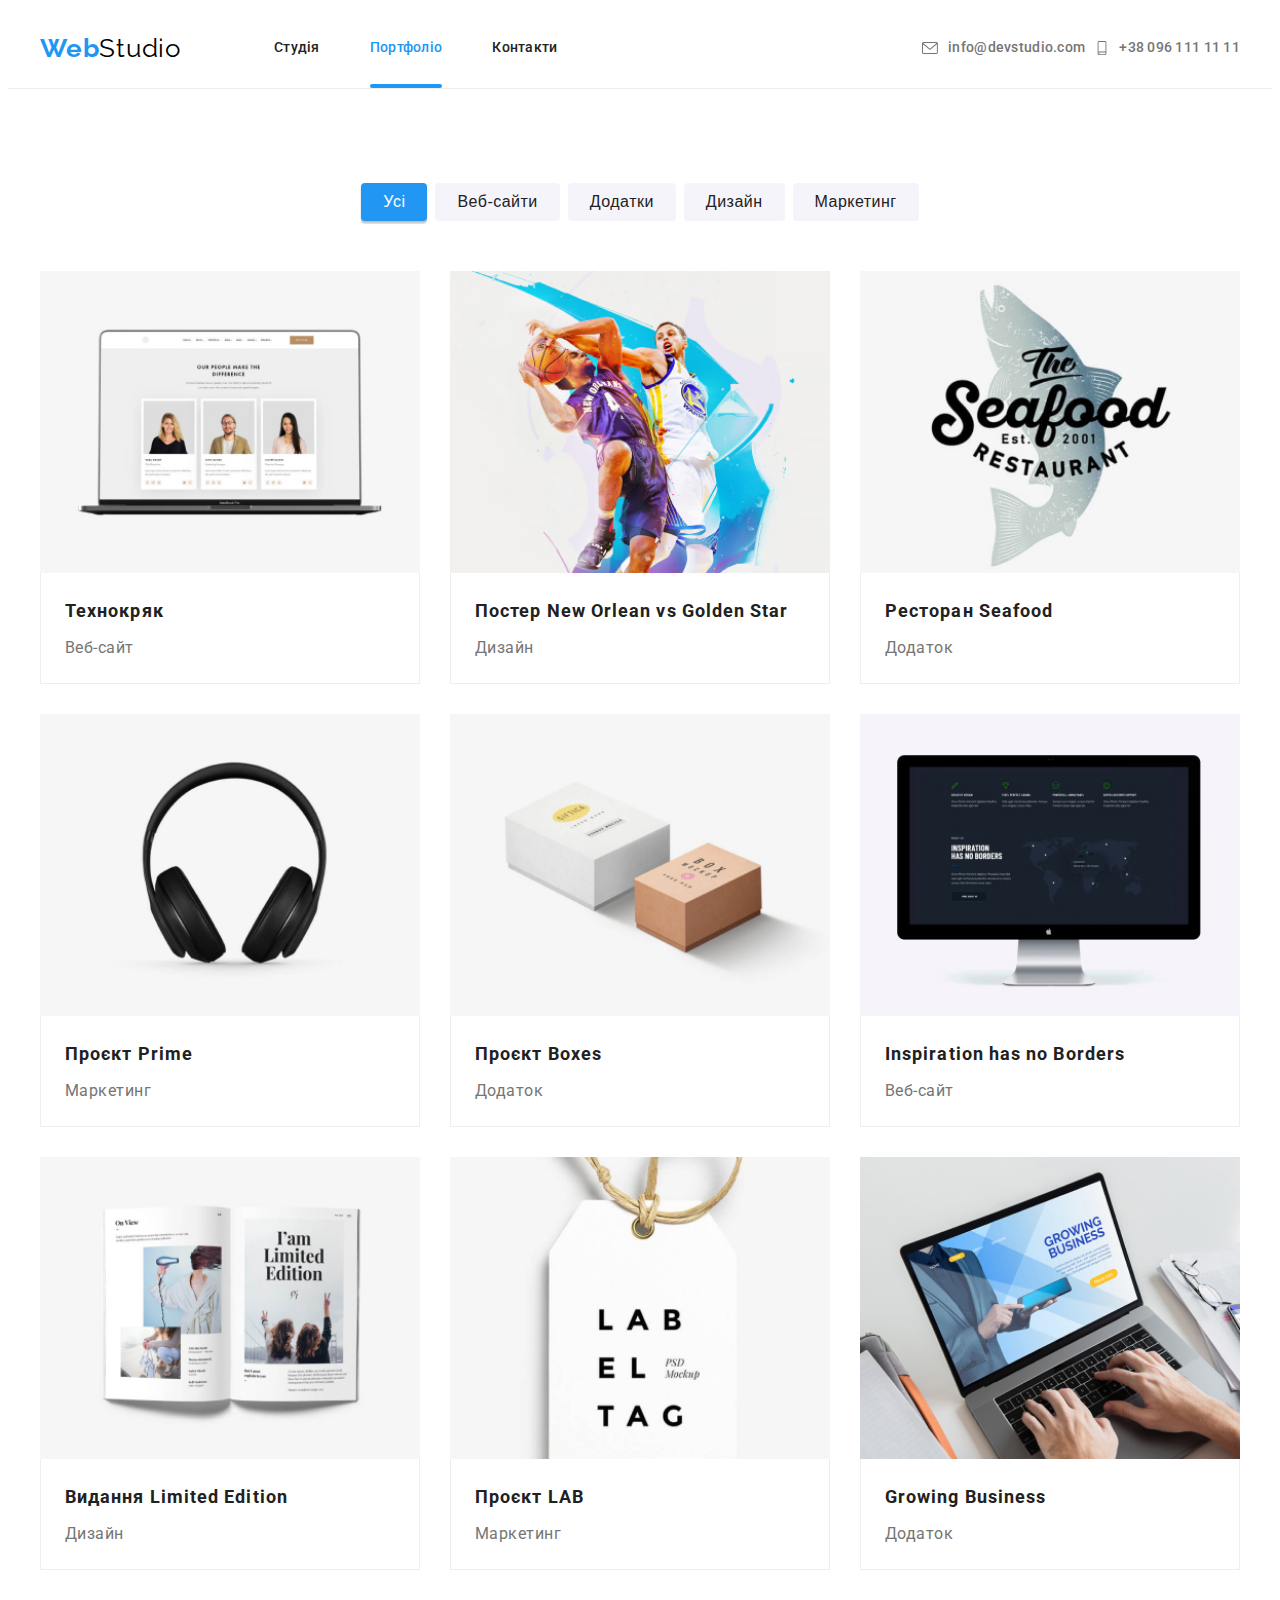
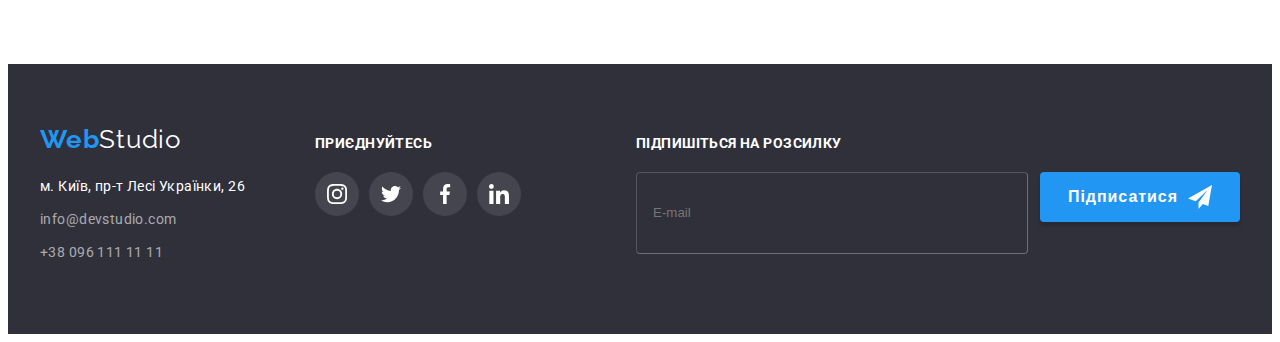
==== commit 5eb86cd4: "Update5" ====
--- a/portfolio.html
+++ b/portfolio.html
@@ -116,11 +116,13 @@
                                     <img class="portfolio-img" src="./images/portfolio/img1_sm_1x.jpg" alt="Технокряк"
                                         width="450" height="294" loading="lazy">
                                 </picture>
-                                <p class="description-text">
-                                    Ресурс пропонує комплексні пропозиції з різним рівнем функціоналу та сервісів.
-                                    Все це дозволить відвідувачу отримати
-                                    вичерпні відомості про компанію чи приватну особу.
-                                </p>
+                                <div class="portfolio-description-box">
+                                    <p class="description-text">
+                                        Ресурс пропонує комплексні пропозиції з різним рівнем функціоналу та сервісів.
+                                        Все це дозволить відвідувачу отримати
+                                        вичерпні відомості про компанію чи приватну особу.
+                                    </p>
+                                </div>
                             </div>
                             <div class="portfolio-link-box">
                                 <h2 class="portfolio-title">Технокряк</h2>
--- a/css/main.min.css
+++ b/css/main.min.css
@@ -1 +1 @@
-body{font-family:Roboto,sans-serif;background-color:#fff;color:#212121}.container{padding-left:15px;padding-right:15px}@media screen and (min-width: 480px){.container{width:480px}}@media screen and (min-width: 768px){.container{width:768px}}@media screen and (min-width: 1200px){.container{width:1200px}}.link{color:currentColor;text-decoration:none}.link:hover,.link:focus{color:#2196f3}li,ul{list-style-type:none;padding:0;margin:0;-webkit-padding-start:0;padding-inline-start:0}img{display:block;max-width:100%;height:auto}ul,h1,h2,h3,p{margin:0;-webkit-margin-before:0;margin-block-start:0;-webkit-margin-after:0;margin-block-end:0}.visually-hidden{position:absolute;width:1px;height:1px;margin:-1px;border:0;padding:0;white-space:nowrap;-webkit-clip-path:inset(100%);clip-path:inset(100%);clip:rect(0 0 0 0);overflow:hidden}.section{padding-top:60px;padding-bottom:60px}@media screen and (min-width: 1200px){.section{padding-top:94px;padding-bottom:94px}}.section-title{font-size:28px;font-weight:700;line-height:1.17;letter-spacing:.03em;text-align:center;margin-bottom:30px}@media screen and (min-width: 1200px){.section-title{font-size:36px;margin-bottom:50px}}.btn{font-size:16px;font-weight:700;line-height:1.88;letter-spacing:.06em;display:-webkit-box;display:-ms-flexbox;display:flex;-webkit-box-align:center;-ms-flex-align:center;align-items:center;-webkit-box-pack:center;-ms-flex-pack:center;justify-content:center;border-radius:4px;border:none;width:200px;height:50px;cursor:pointer;margin:0 auto;color:#fff;background-color:#2196f3;-webkit-box-shadow:0px 4px 4px 0px rgba(0,0,0,.1490196078);box-shadow:0px 4px 4px 0px rgba(0,0,0,.1490196078)}@media screen and (min-width: 1200px){.btn{width:216px}}.btn-width{width:200px}.logo1{color:#2196f3;font-family:Raleway,sans-serif;font-size:26px;font-weight:700;line-height:1.19;letter-spacing:.03em;text-align:left;padding-top:16px;padding-bottom:16px}.logo2{color:#000;font-weight:400;padding-top:16px;padding-bottom:16px}.logo3{color:#fff;font-weight:400;padding-top:16px;padding-bottom:16px}.header{border-bottom:1px solid #eee}.flex-center,.header__contact-link,.navigation__main-list,.navigation,.container__header{display:-webkit-box;display:-ms-flexbox;display:flex;-webkit-box-align:center;-ms-flex-align:center;align-items:center}@media screen and (max-width: 767.98px){.container__header{-webkit-box-pack:justify;-ms-flex-pack:justify;justify-content:space-between}}@media screen and (max-width: 767.98px){.navigation__main-list{display:none}}.navigation__main-list--position{gap:50px}@media screen and (min-width: 768px){.navigation__main-list--position{margin-left:88px}}@media screen and (min-width: 1200px){.navigation__main-list--position{margin-left:93px}}.navigation__link{display:block;font-size:14px;font-weight:500;line-height:1.14;letter-spacing:.02em;padding-top:32px;padding-bottom:32px;-webkit-transition:color 250ms cubic-bezier(0.4, 0, 0.2, 1);transition:color 250ms cubic-bezier(0.4, 0, 0.2, 1)}.navigation__accent-link{color:#2196f3;position:relative}.navigation__accent-link::after{content:"";display:block;width:100%;height:4px;background-color:#2196f3;border-radius:2px;position:absolute;bottom:0;left:0}@media screen and (max-width: 767.98px){.header__contact{display:none}}@media screen and (min-width: 768px){.header__contact{display:-webkit-box;display:-ms-flexbox;display:flex;-webkit-box-orient:vertical;-webkit-box-direction:normal;-ms-flex-direction:column;flex-direction:column}}@media screen and (min-width: 1200px){.header__contact{-webkit-box-align:center;-ms-flex-align:center;align-items:center;-webkit-box-orient:horizontal;-webkit-box-direction:normal;-ms-flex-direction:row;flex-direction:row}}.header__contact--position{margin-left:auto}@media screen and (min-width: 768px){.header__contact--position{gap:10px}}.header__contact-link{font-size:14px;font-weight:500;line-height:1.14;letter-spacing:.02em;color:#757575;-webkit-transition:color 250ms cubic-bezier(0.4, 0, 0.2, 1);transition:color 250ms cubic-bezier(0.4, 0, 0.2, 1)}@media screen and (min-width: 1200px){.header__contact-link{padding-top:32px;padding-bottom:32px}}.header__contact-svg{fill:#757575;-webkit-transition:fill 250ms cubic-bezier(0.4, 0, 0.2, 1);transition:fill 250ms cubic-bezier(0.4, 0, 0.2, 1)}.header__contact-link:hover .header__contact-svg,.header__contact-link:focus .header__contact-svg{fill:#2196f3}.header__contact-svg--position{margin-right:10px}.mob-menu-btn{border:none;background-color:rgba(0,0,0,0)}@media screen and (min-width: 768px){.mob-menu-btn{display:none}}.mob-menu-svg{fill:#212121;-webkit-transition:fill 250ms cubic-bezier(0.4, 0, 0.2, 1);transition:fill 250ms cubic-bezier(0.4, 0, 0.2, 1)}.mob-menu-btn:hover .mob-menu-svg,.mob-menu-btn:focus .mob-menu-svg{fill:#2196f3}.menu-container{background-color:#fff;position:fixed;top:0;left:0;width:100%;height:100%;padding:48px 40px;z-index:999;display:-webkit-box;display:-ms-flexbox;display:flex;-webkit-box-orient:vertical;-webkit-box-direction:normal;-ms-flex-direction:column;flex-direction:column;-webkit-box-pack:justify;-ms-flex-pack:justify;justify-content:space-between;-webkit-transform:translateX(100%);transform:translateX(100%);-webkit-transition:-webkit-transform 250ms cubic-bezier(0.4, 0, 0.2, 1);transition:-webkit-transform 250ms cubic-bezier(0.4, 0, 0.2, 1);transition:transform 250ms cubic-bezier(0.4, 0, 0.2, 1);transition:transform 250ms cubic-bezier(0.4, 0, 0.2, 1), -webkit-transform 250ms cubic-bezier(0.4, 0, 0.2, 1)}.menu-container.is-open{-webkit-transform:translateX(0);transform:translateX(0)}.mob-menu-close{position:absolute;top:10px;right:15px;border:none;background-color:rgba(0,0,0,0)}.mob-menu_item:not(:last-child){margin-bottom:32px}.mob-menu__link{font-size:34px;font-weight:500;line-height:1.18;letter-spacing:.02em;text-align:left;color:#212121}@media screen and (min-width: 380px){.mob-menu__link{font-size:40px}}.mob-menu__link .mob-menu__link:hover,.mob-menu__link .mob-menu__link:focus{color:#2196f3}.mob-menu__accent-link{color:#2196f3}.mob-menu__tel{font-size:26px;font-weight:500;line-height:1.18;letter-spacing:.02em;text-align:left;color:#2196f3}@media screen and (min-width: 380px){.mob-menu__tel{font-size:34px}}.mob-menu-item__tel{margin-bottom:32px}.mob-menu__mail{font-size:20px;font-weight:500;line-height:1.17;letter-spacing:.02em;text-align:left;color:#757575}@media screen and (min-width: 380px){.mob-menu__mail{font-size:24px}}.mob-menu-item__mail{margin-bottom:64px}.mob-menu-social{display:-webkit-box;display:-ms-flexbox;display:flex;-ms-flex-wrap:wrap;flex-wrap:wrap;gap:0px}.mob-menu-social_item{padding-left:10px;padding-right:10px;height:22px}.mob-menu-social_item:not(:last-child){border-right:rgba(33,33,33,.2) solid 1px}.mob-menu-social_link{font-size:8px;font-weight:500;line-height:1.22;letter-spacing:.02em;text-align:left;color:#2196f3}@media screen and (min-width: 380px){.mob-menu-social_link{font-size:18px}}.hero{background-image:-webkit-gradient(linear, left top, right top, from(rgba(47, 48, 58, 0.4)), to(rgba(47, 48, 58, 0.4))),url("../images/hero/hero-img_sm_1x.jpg");background-image:linear-gradient(to right, rgba(47, 48, 58, 0.4), rgba(47, 48, 58, 0.4)),url("../images/hero/hero-img_sm_1x.jpg");background-repeat:no-repeat;background-position:center;background-size:cover;padding-top:118px;padding-bottom:118px;max-width:1600px}@media(min-device-pixel-ratio: 2),(-webkit-min-device-pixel-ratio: 2),(min-resolution: 192dpi),(min-resolution: 2dppx){.hero{background-image:-webkit-gradient(linear, left top, right top, from(rgba(47, 48, 58, 0.4)), to(rgba(47, 48, 58, 0.4))),url("../images/hero/hero-img_sm_2x.jpg");background-image:linear-gradient(to right, rgba(47, 48, 58, 0.4), rgba(47, 48, 58, 0.4)),url("../images/hero/hero-img_sm_2x.jpg")}}@media screen and (min-width: 768px){.hero{background-image:-webkit-gradient(linear, left top, right top, from(rgba(47, 48, 58, 0.4)), to(rgba(47, 48, 58, 0.4))),url("../images/hero/hero-img_md_1x.jpg");background-image:linear-gradient(to right, rgba(47, 48, 58, 0.4), rgba(47, 48, 58, 0.4)),url("../images/hero/hero-img_md_1x.jpg")}}@media screen and (min-width: 768px)and (min-device-pixel-ratio: 2),screen and (min-width: 768px)and (-webkit-min-device-pixel-ratio: 2),screen and (min-width: 768px)and (min-resolution: 192dpi),screen and (min-width: 768px)and (min-resolution: 2dppx){.hero{background-image:-webkit-gradient(linear, left top, right top, from(rgba(47, 48, 58, 0.4)), to(rgba(47, 48, 58, 0.4))),url("../images/hero/hero-img_md_2x.jpg");background-image:linear-gradient(to right, rgba(47, 48, 58, 0.4), rgba(47, 48, 58, 0.4)),url("../images/hero/hero-img_md_2x.jpg")}}@media screen and (min-width: 1200px){.hero{padding-top:200px;padding-bottom:200px;background-image:-webkit-gradient(linear, left top, right top, from(rgba(47, 48, 58, 0.4)), to(rgba(47, 48, 58, 0.4))),url("../images/hero/hero-img_lg_1x.jpg");background-image:linear-gradient(to right, rgba(47, 48, 58, 0.4), rgba(47, 48, 58, 0.4)),url("../images/hero/hero-img_lg_1x.jpg")}}@media screen and (min-width: 1200px)and (min-device-pixel-ratio: 2),screen and (min-width: 1200px)and (-webkit-min-device-pixel-ratio: 2),screen and (min-width: 1200px)and (min-resolution: 192dpi),screen and (min-width: 1200px)and (min-resolution: 2dppx){.hero{background-image:-webkit-gradient(linear, left top, right top, from(rgba(47, 48, 58, 0.4)), to(rgba(47, 48, 58, 0.4))),url("../images/hero/hero-img_lg_2x.jpg");background-image:linear-gradient(to right, rgba(47, 48, 58, 0.4), rgba(47, 48, 58, 0.4)),url("../images/hero/hero-img_lg_2x.jpg")}}.hero__title{color:#fff;font-size:26px;font-weight:900;line-height:1.62;letter-spacing:.06em;text-align:center;text-transform:uppercase;max-width:360px}@media screen and (min-width: 1200px){.hero__title{max-width:696px;font-size:44px;line-height:1.36}}.hero__title-position{margin:0 auto 30px auto}.backdrop{position:fixed;top:0;left:0;width:100%;height:100%;background-color:rgba(0,0,0,.2);z-index:10;opacity:1;-webkit-transition:opacity 250ms cubic-bezier(0.4, 0, 0.2, 1),visibility 250ms cubic-bezier(0.4, 0, 0.2, 1);transition:opacity 250ms cubic-bezier(0.4, 0, 0.2, 1),visibility 250ms cubic-bezier(0.4, 0, 0.2, 1)}.backdrop.is-hidden{opacity:0;visibility:hidden;pointer-events:none}.modal-wrapper{border-radius:4px;background-color:#fff;position:absolute;padding:40px;max-width:450px;max-height:609px;width:90%;height:90%;top:50%;left:50%;overflow-y:scroll;-webkit-transition:-webkit-transform 250ms cubic-bezier(0.4, 0, 0.2, 1) 200ms;transition:-webkit-transform 250ms cubic-bezier(0.4, 0, 0.2, 1) 200ms;transition:transform 250ms cubic-bezier(0.4, 0, 0.2, 1) 200ms;transition:transform 250ms cubic-bezier(0.4, 0, 0.2, 1) 200ms, -webkit-transform 250ms cubic-bezier(0.4, 0, 0.2, 1) 200ms}.backdrop.is-hidden .modal-wrapper{-webkit-transform:translate(-50%, -50%) scale(0.5);transform:translate(-50%, -50%) scale(0.5)}.backdrop .modal-wrapper{-webkit-transform:translate(-50%, -50%) scale(1);transform:translate(-50%, -50%) scale(1)}.modal-wrapper a{color:#2196f3}@media screen and (min-width: 1200px){.modal-wrapper{max-width:528px;max-height:581px}}.modal-wrapper__close-btn{display:-webkit-box;display:-ms-flexbox;display:flex;-webkit-box-pack:center;-ms-flex-pack:center;justify-content:center;-webkit-box-align:center;-ms-flex-align:center;align-items:center;width:30px;height:30px;border-radius:50%;border-color:rgba(0,0,0,.1);background-color:#fff;position:absolute;top:8px;right:8px}.modal-wrapper___close-svg{fill:#000;-webkit-transition:fill 250ms cubic-bezier(0.4, 0, 0.2, 1);transition:fill 250ms cubic-bezier(0.4, 0, 0.2, 1)}.close-btn:hover .modal-wrapper___close-svg,.close-btn:focus .modal-wrapper___close-svg{fill:#2196f3}.modal-wrapper__title{font-size:20px;font-weight:700;line-height:1.5;letter-spacing:.03em;text-align:center}@media screen and (min-width: 1200px){.modal-wrapper__title{line-height:1.27}}.modal-wrapper__title-position{margin-bottom:12px}.form-call-back{display:-webkit-box;display:-ms-flexbox;display:flex;-webkit-box-orient:vertical;-webkit-box-direction:normal;-ms-flex-direction:column;flex-direction:column}.form-call-back__label{color:#757575;font-size:12px;line-height:1.17;letter-spacing:.01em;text-align:left;position:relative}.form-call-back__label--position{margin-bottom:10px}.form-call-back__text-label{display:block;margin-bottom:4px}.form-call-back__inp-info{height:40px;width:100%;padding:11px 15px 11px 40px;border-width:1px;border-radius:4px;border-color:rgba(33,33,33,.2);outline:rgba(0,0,0,0);-webkit-transition:border-color 250ms cubic-bezier(0.4, 0, 0.2, 1);transition:border-color 250ms cubic-bezier(0.4, 0, 0.2, 1)}.form-call-back__label:focus-within .form-call-back__inp-info{border-color:#2196f3}.form-call-back__svg-box{position:absolute;top:30px;left:12px}.form-call-back__svg{fill:#212121;-webkit-transition:fill 250ms cubic-bezier(0.4, 0, 0.2, 1);transition:fill 250ms cubic-bezier(0.4, 0, 0.2, 1)}.form-call-back__label:focus-within .form-call-back__svg{fill:#2196f3}.form-call-back__comment{height:120px;width:100%;resize:none;padding:12px 16px;border-width:1px;border-radius:4px;border-color:rgba(33,33,33,.2);outline:rgba(0,0,0,0);-webkit-transition:border-color 250ms cubic-bezier(0.4, 0, 0.2, 1);transition:border-color 250ms cubic-bezier(0.4, 0, 0.2, 1)}.form-call-back__label:focus-within .form-call-back__comment{border-color:#2196f3}.form-call-back__label--position-check{display:-webkit-box;display:-ms-flexbox;display:flex;margin:10px auto 30px auto;-webkit-box-align:center;-ms-flex-align:center;align-items:center}.form-call-back__news-check:checked+.form-call-back__custom-check{background-color:#2196f3;border-color:#2196f3}.form-call-back__news-check:checked+.form-call-back__custom-check>.form-call-back__custom-svg{opacity:1}.form-call-back__label:focus-within .form-call-back__news-check:checked+.form-call-back__custom-check{border-color:#212121}.form-call-back__label:focus-within .form-call-back__news-check:not(:checked)+.form-call-back__custom-check{border-color:#2196f3}.form-call-back__custom-check{display:-webkit-box;display:-ms-flexbox;display:flex;-webkit-box-align:center;-ms-flex-align:center;align-items:center;-webkit-box-pack:center;-ms-flex-pack:center;justify-content:center;width:16px;height:15px;border-radius:2px;border:2px solid #212121;-webkit-transition:background-color 250ms cubic-bezier(0.4, 0, 0.2, 1),border-color 250ms cubic-bezier(0.4, 0, 0.2, 1);transition:background-color 250ms cubic-bezier(0.4, 0, 0.2, 1),border-color 250ms cubic-bezier(0.4, 0, 0.2, 1)}.form-call-back__custom-svg{fill:#fff;opacity:0;-webkit-transition:opacity 250ms cubic-bezier(0.4, 0, 0.2, 1);transition:opacity 250ms cubic-bezier(0.4, 0, 0.2, 1)}.form-call-back__text-check{color:#757575;font-size:12px;line-height:1.17;letter-spacing:.03em;margin-left:7px}@media screen and (min-width: 1200px){.form-call-back__text-check{font-size:14px;line-height:1.71}}.advantages{padding-bottom:0}@media screen and (min-width: 768px){.adv-list{display:-webkit-box;display:-ms-flexbox;display:flex;-ms-flex-wrap:wrap;flex-wrap:wrap;gap:30px}}.adv-item{padding-bottom:30px}@media screen and (min-width: 768px){.adv-item{-ms-flex-preferred-size:calc((100% - 30px)/2);flex-basis:calc((100% - 30px)/2)}}@media screen and (min-width: 1200px){.adv-item{-ms-flex-preferred-size:calc((100% - 90px)/4);flex-basis:calc((100% - 90px)/4);padding-bottom:0}}.adv-box-svg{display:-webkit-box;display:-ms-flexbox;display:flex;background-color:#f5f4fa;-webkit-box-pack:center;-ms-flex-pack:center;justify-content:center;-webkit-box-align:center;-ms-flex-align:center;align-items:center;height:120px}.advan-title{font-size:14px;font-weight:700;line-height:1.14;letter-spacing:.03em;text-align:left;text-transform:uppercase;margin-top:30px;margin-bottom:10px}@media screen and (max-width: 767.98px){.advan-title{text-align:center}}.advan-text{font-size:14px;line-height:1.71;letter-spacing:.03em;text-align:left;color:#757575}@media screen and (max-width: 1199.98px){.works{display:none}}.works-list{display:-webkit-box;display:-ms-flexbox;display:flex;-ms-flex-wrap:wrap;flex-wrap:wrap;gap:30px}.works-item{-ms-flex-preferred-size:calc((100% - 60px)/3);flex-basis:calc((100% - 60px)/3);position:relative}.works-item-title{font-size:14px;font-weight:700;line-height:1.14;letter-spacing:.03em;text-align:center;text-transform:uppercase;color:#fff;padding-top:27px;padding-bottom:27px;background-color:#2f303a;opacity:.8;position:absolute;width:100%;bottom:0;left:0}.teams{background-color:#f5f4fa}.team-list{display:-webkit-box;display:-ms-flexbox;display:flex;-ms-flex-wrap:wrap;flex-wrap:wrap;gap:30px}.team-item{border-radius:0px 0px 4px 4px;-webkit-box-shadow:0px 1px 3px rgba(0,0,0,.12),0px 1px 1px rgba(0,0,0,.14),0px 2px 1px rgba(0,0,0,.2);box-shadow:0px 1px 3px rgba(0,0,0,.12),0px 1px 1px rgba(0,0,0,.14),0px 2px 1px rgba(0,0,0,.2);background-color:#fff;-ms-flex-preferred-size:100%;flex-basis:100%}@media screen and (min-width: 768px){.team-item{-ms-flex-preferred-size:calc((100% - 30px)/2);flex-basis:calc((100% - 30px)/2)}}@media screen and (min-width: 1200px){.team-item{-ms-flex-preferred-size:calc((100% - 90px)/4);flex-basis:calc((100% - 90px)/4)}}.team-foto{width:100%}.team-box{padding-top:30px;padding-bottom:30px}.team-title{font-size:16px;font-weight:500;line-height:1.19;letter-spacing:.03em;text-align:center;margin-bottom:10px}.team-text{font-size:16px;line-height:1.19;letter-spacing:.03em;text-align:center;color:#757575;margin-bottom:16px}.social-list{display:-webkit-box;display:-ms-flexbox;display:flex;gap:10px;-webkit-box-pack:center;-ms-flex-pack:center;justify-content:center}.social-link{display:-webkit-box;display:-ms-flexbox;display:flex;-webkit-box-align:center;-ms-flex-align:center;align-items:center;-webkit-box-pack:center;-ms-flex-pack:center;justify-content:center;width:44px;height:44px;border-radius:50%;-webkit-transition:background-color 250ms cubic-bezier(0.4, 0, 0.2, 1);transition:background-color 250ms cubic-bezier(0.4, 0, 0.2, 1)}.social-link:hover,.social-link:focus{background-color:#2196f3}.social-svg{fill:#afb1b8;-webkit-transition:fill 250ms cubic-bezier(0.4, 0, 0.2, 1);transition:fill 250ms cubic-bezier(0.4, 0, 0.2, 1)}.social-link:hover .social-svg,.social-link:focus .social-svg{fill:#fff}.social-flooter-list{display:-webkit-box;display:-ms-flexbox;display:flex;-webkit-box-pack:center;-ms-flex-pack:center;justify-content:center;gap:10px;margin-top:20px}.social-flooter-link{display:-webkit-box;display:-ms-flexbox;display:flex;-webkit-box-align:center;-ms-flex-align:center;align-items:center;-webkit-box-pack:center;-ms-flex-pack:center;justify-content:center;width:44px;height:44px;border-radius:50%;background-color:rgba(255,255,255,.1);-webkit-transition:background-color 250ms cubic-bezier(0.4, 0, 0.2, 1);transition:background-color 250ms cubic-bezier(0.4, 0, 0.2, 1)}.social-flooter-link:hover,.social-flooter-link:focus{background-color:#2196f3}.social-flooter-svg{fill:#fff}.client-list{display:-webkit-box;display:-ms-flexbox;display:flex;-ms-flex-wrap:wrap;flex-wrap:wrap;gap:30px}.client-item{-ms-flex-preferred-size:calc((100% - 30px)/2);flex-basis:calc((100% - 30px)/2)}@media screen and (min-width: 768px){.client-item{-ms-flex-preferred-size:calc((100% - 60px)/3);flex-basis:calc((100% - 60px)/3)}}@media screen and (min-width: 1200px){.client-item{-ms-flex-preferred-size:calc((100% - 150px)/6);flex-basis:calc((100% - 150px)/6)}}.client-link{display:-webkit-box;display:-ms-flexbox;display:flex;-webkit-box-align:center;-ms-flex-align:center;align-items:center;-webkit-box-pack:center;-ms-flex-pack:center;justify-content:center;border:1px solid #afb1b8;border-radius:4px;width:100%;height:92px;-webkit-transition:border-color 250ms cubic-bezier(0.4, 0, 0.2, 1);transition:border-color 250ms cubic-bezier(0.4, 0, 0.2, 1)}.client-link:hover,.client-link:focus{border-color:#2196f3}.client-svg{fill:#afb1b8;-webkit-transition:fill 250ms cubic-bezier(0.4, 0, 0.2, 1);transition:fill 250ms cubic-bezier(0.4, 0, 0.2, 1)}.client-link:hover .client-svg,.client-link:focus .client-svg{fill:#2196f3}.flooter{background-color:#2f303a;padding-top:60px;padding-bottom:60px}.fl-box{display:-webkit-box;display:-ms-flexbox;display:flex;-webkit-box-orient:vertical;-webkit-box-direction:normal;-ms-flex-direction:column;flex-direction:column}@media screen and (min-width: 1200px){.fl-box{-webkit-box-orient:horizontal;-webkit-box-direction:normal;-ms-flex-direction:row;flex-direction:row;-webkit-box-pack:justify;-ms-flex-pack:justify;justify-content:space-between;-webkit-box-align:baseline;-ms-flex-align:baseline;align-items:baseline}}.fl-box12{display:-webkit-box;display:-ms-flexbox;display:flex;-webkit-box-orient:vertical;-webkit-box-direction:normal;-ms-flex-direction:column;flex-direction:column}@media screen and (min-width: 768px){.fl-box12{-webkit-box-orient:horizontal;-webkit-box-direction:normal;-ms-flex-direction:row;flex-direction:row}}@media screen and (min-width: 768px)and (max-width: 1199.98px){.fl-box12{-ms-flex-pack:distribute;justify-content:space-around}}@media screen and (min-width: 1200px){.fl-box12{-webkit-box-align:baseline;-ms-flex-align:baseline;align-items:baseline}}@media screen and (max-width: 1199.98px){.fl-box1{padding-bottom:60px;text-align:center}}@media screen and (max-width: 1199.98px){.fl-box2{padding-bottom:60px}}@media screen and (min-width: 1200px){.fl-box2{margin-left:70px}}.address{font-size:14px;line-height:1.71;letter-spacing:.03em;text-align:left;color:#fff;font-style:normal;margin-top:20px}@media screen and (max-width: 1199.98px){.address{text-align:center}}.flooter-link{font-size:14px;line-height:1.71;letter-spacing:.03em;text-align:left;color:rgba(255,255,255,.6)}.adress-list{margin-top:8px}@media screen and (min-width: 1200px){.adress-list{margin-top:9px}}.address-item{margin-top:8px}@media screen and (min-width: 1200px){.address-item{margin-top:9px}}.flooter-title{font-size:14px;font-weight:700;line-height:1.14;letter-spacing:.03em;text-align:center;text-transform:uppercase;color:#fff}@media screen and (min-width: 1200px){.flooter-title{text-align:left}}.form-subscribe{display:-webkit-box;display:-ms-flexbox;display:flex;margin-top:20px;-webkit-box-orient:vertical;-webkit-box-direction:normal;-ms-flex-direction:column;flex-direction:column;-webkit-box-align:center;-ms-flex-align:center;align-items:center}@media screen and (min-width: 1200px){.form-subscribe{-webkit-box-orient:horizontal;-webkit-box-direction:normal;-ms-flex-direction:row;flex-direction:row;-webkit-box-align:stretch;-ms-flex-align:stretch;align-items:stretch}}.inp-email{max-width:450px;width:100%;height:50px;padding:15px 16px;background-color:inherit;border-radius:4px;border-width:1px;border-color:rgba(255,255,255,.3);color:rgba(255,255,255,.6);margin-bottom:20px}@media screen and (min-width: 1200px){.inp-email{width:358px;margin-right:12px}}.img-send{fill:#fff;margin-left:10px}.portf-btn-box{display:-webkit-box;display:-ms-flexbox;display:flex;-webkit-box-pack:center;-ms-flex-pack:center;justify-content:center;gap:8px;margin-bottom:40px}@media screen and (max-width: 767.98px){.portf-btn-box{width:80%;-webkit-box-pack:start;-ms-flex-pack:start;justify-content:flex-start;-ms-flex-wrap:wrap;flex-wrap:wrap;row-gap:15px}}@media screen and (min-width: 768px){.portf-btn-box{margin-bottom:30px}}@media screen and (min-width: 768px){.portf-btn-box{margin-bottom:50px}}.portfolio-btn{font-size:16px;font-weight:500;line-height:1.63;letter-spacing:.03em;text-align:center;background-color:#f5f4fa;color:#212121;height:38px;border-radius:4px;border:none;cursor:pointer;padding:6px 22px;-webkit-transition:color 250ms cubic-bezier(0.4, 0, 0.2, 1),background-color 250ms cubic-bezier(0.4, 0, 0.2, 1),-webkit-box-shadow 250ms cubic-bezier(0.4, 0, 0.2, 1);transition:color 250ms cubic-bezier(0.4, 0, 0.2, 1),background-color 250ms cubic-bezier(0.4, 0, 0.2, 1),-webkit-box-shadow 250ms cubic-bezier(0.4, 0, 0.2, 1);transition:color 250ms cubic-bezier(0.4, 0, 0.2, 1),background-color 250ms cubic-bezier(0.4, 0, 0.2, 1),box-shadow 250ms cubic-bezier(0.4, 0, 0.2, 1);transition:color 250ms cubic-bezier(0.4, 0, 0.2, 1),background-color 250ms cubic-bezier(0.4, 0, 0.2, 1),box-shadow 250ms cubic-bezier(0.4, 0, 0.2, 1),-webkit-box-shadow 250ms cubic-bezier(0.4, 0, 0.2, 1)}.portfolio-btn:focus,.portfolio-btn:hover{color:#fff;background-color:#2196f3;-webkit-box-shadow:0px 2px 2px 0px rgba(0,0,0,.1215686275),0px 1px 2px 0px rgba(0,0,0,.0784313725),0px 3px 1px 0px rgba(0,0,0,.1019607843);box-shadow:0px 2px 2px 0px rgba(0,0,0,.1215686275),0px 1px 2px 0px rgba(0,0,0,.0784313725),0px 3px 1px 0px rgba(0,0,0,.1019607843)}.accent-btn{color:#fff;background-color:#2196f3;-webkit-box-shadow:0px 2px 2px 0px rgba(0,0,0,.1215686275),0px 1px 2px 0px rgba(0,0,0,.0784313725),0px 3px 1px 0px rgba(0,0,0,.1019607843);box-shadow:0px 2px 2px 0px rgba(0,0,0,.1215686275),0px 1px 2px 0px rgba(0,0,0,.0784313725),0px 3px 1px 0px rgba(0,0,0,.1019607843)}.portfolio-list{display:-webkit-box;display:-ms-flexbox;display:flex;-ms-flex-wrap:wrap;flex-wrap:wrap;-webkit-column-gap:30px;-moz-column-gap:30px;column-gap:30px;row-gap:30px}.portfolio-item{outline:red solid;background:#fff;-ms-flex-preferred-size:100%;flex-basis:100%}@media screen and (min-width: 768px){.portfolio-item{-ms-flex-preferred-size:calc((100% - 30px)/2);flex-basis:calc((100% - 30px)/2)}}@media screen and (min-width: 1200px){.portfolio-item{-ms-flex-preferred-size:calc((100% - 60px)/3);flex-basis:calc((100% - 60px)/3)}}.portfolio-img{width:100%;height:294px}.portfolio-link{display:-webkit-box;display:-ms-flexbox;display:flex;-webkit-box-orient:vertical;-webkit-box-direction:normal;-ms-flex-direction:column;flex-direction:column;color:currentColor;text-decoration:none;position:relative;-webkit-transition:-webkit-box-shadow 250ms cubic-bezier(0.4, 0, 0.2, 1);transition:-webkit-box-shadow 250ms cubic-bezier(0.4, 0, 0.2, 1);transition:box-shadow 250ms cubic-bezier(0.4, 0, 0.2, 1);transition:box-shadow 250ms cubic-bezier(0.4, 0, 0.2, 1), -webkit-box-shadow 250ms cubic-bezier(0.4, 0, 0.2, 1)}.portfolio-link:hover,.portfolio-link:focus{-webkit-box-shadow:1px 4px 6px 0px rgba(0,0,0,.1607843137),0px 4px 4px 0px rgba(0,0,0,.0588235294),0px 1px 1px 0px rgba(0,0,0,.1215686275);box-shadow:1px 4px 6px 0px rgba(0,0,0,.1607843137),0px 4px 4px 0px rgba(0,0,0,.0588235294),0px 1px 1px 0px rgba(0,0,0,.1215686275)}.portfolio-box{position:relative;overflow:hidden}.portfolio-link-box{padding-top:20px;padding-bottom:20px;padding-left:24px;padding-right:24px;border-bottom:1px solid #eee;border-left:1px solid #eee;border-right:1px solid #eee;outline:green solid}.portfolio-title{font-size:18px;font-weight:700;line-height:2;letter-spacing:.06em;text-align:left;margin-bottom:4px}.portfolio-text{font-size:16px;line-height:1.88;letter-spacing:.03em;text-align:left;color:#757575}.description-text{font-size:18px;line-height:1.6;letter-spacing:.03em;text-align:left;color:#fff;background-color:#2196f3;opacity:.9;position:absolute;top:0;left:0;width:100%;height:100%;padding:63px 24px;-webkit-transform:translateY(100%);transform:translateY(100%);-webkit-transition:-webkit-transform 250ms cubic-bezier(0.4, 0, 0.2, 1);transition:-webkit-transform 250ms cubic-bezier(0.4, 0, 0.2, 1);transition:transform 250ms cubic-bezier(0.4, 0, 0.2, 1);transition:transform 250ms cubic-bezier(0.4, 0, 0.2, 1), -webkit-transform 250ms cubic-bezier(0.4, 0, 0.2, 1)}.portfolio-link:hover .description-text,.portfolio-link:focus .description-text{-webkit-transform:translateY(0);transform:translateY(0)}/*# sourceMappingURL=main.min.css.map */+body{font-family:Roboto,sans-serif;background-color:#fff;color:#212121}.container{margin-left:auto;margin-right:auto;padding-left:15px;padding-right:15px}@media screen and (min-width: 480px){.container{width:480px}}@media screen and (min-width: 768px){.container{width:768px}}@media screen and (min-width: 1200px){.container{width:1200px}}.link{color:currentColor;text-decoration:none}.link:hover,.link:focus{color:#2196f3}li,ul{list-style-type:none;padding:0;margin:0;-webkit-padding-start:0;padding-inline-start:0}img{display:block;max-width:100%;height:auto}ul,h1,h2,h3,p{margin:0;-webkit-margin-before:0;margin-block-start:0;-webkit-margin-after:0;margin-block-end:0}.visually-hidden{position:absolute;width:1px;height:1px;margin:-1px;border:0;padding:0;white-space:nowrap;-webkit-clip-path:inset(100%);clip-path:inset(100%);clip:rect(0 0 0 0);overflow:hidden}.section{padding-top:60px;padding-bottom:60px}@media screen and (min-width: 1200px){.section{padding-top:94px;padding-bottom:94px}}.section-title{font-size:28px;font-weight:700;line-height:1.17;letter-spacing:.03em;text-align:center;margin-bottom:30px}@media screen and (min-width: 1200px){.section-title{font-size:36px;margin-bottom:50px}}.btn{font-size:16px;font-weight:700;line-height:1.88;letter-spacing:.06em;display:-webkit-box;display:-ms-flexbox;display:flex;-webkit-box-align:center;-ms-flex-align:center;align-items:center;-webkit-box-pack:center;-ms-flex-pack:center;justify-content:center;border-radius:4px;border:none;width:200px;height:50px;cursor:pointer;margin:0 auto;color:#fff;background-color:#2196f3;-webkit-box-shadow:0px 4px 4px 0px rgba(0,0,0,.1490196078);box-shadow:0px 4px 4px 0px rgba(0,0,0,.1490196078)}@media screen and (min-width: 1200px){.btn{width:216px}}.btn-width{width:200px}.logo1{color:#2196f3;font-family:Raleway,sans-serif;font-size:26px;font-weight:700;line-height:1.19;letter-spacing:.03em;text-align:left;padding-top:16px;padding-bottom:16px}.logo2{color:#000;font-weight:400;padding-top:16px;padding-bottom:16px}.logo3{color:#fff;font-weight:400;padding-top:16px;padding-bottom:16px}.header{border-bottom:1px solid #eee}.flex-center,.header__contact-link,.navigation__main-list,.navigation,.container__header{display:-webkit-box;display:-ms-flexbox;display:flex;-webkit-box-align:center;-ms-flex-align:center;align-items:center}@media screen and (max-width: 767.98px){.container__header{-webkit-box-pack:justify;-ms-flex-pack:justify;justify-content:space-between}}@media screen and (max-width: 767.98px){.navigation__main-list{display:none}}.navigation__main-list--position{gap:50px}@media screen and (min-width: 768px){.navigation__main-list--position{margin-left:88px}}@media screen and (min-width: 1200px){.navigation__main-list--position{margin-left:93px}}.navigation__link{display:block;font-size:14px;font-weight:500;line-height:1.14;letter-spacing:.02em;padding-top:32px;padding-bottom:32px;-webkit-transition:color 250ms cubic-bezier(0.4, 0, 0.2, 1);transition:color 250ms cubic-bezier(0.4, 0, 0.2, 1)}.navigation__accent-link{color:#2196f3;position:relative}.navigation__accent-link::after{content:"";display:block;width:100%;height:4px;background-color:#2196f3;border-radius:2px;position:absolute;bottom:0;left:0}@media screen and (max-width: 767.98px){.header__contact{display:none}}@media screen and (min-width: 768px){.header__contact{display:-webkit-box;display:-ms-flexbox;display:flex;-webkit-box-orient:vertical;-webkit-box-direction:normal;-ms-flex-direction:column;flex-direction:column}}@media screen and (min-width: 1200px){.header__contact{-webkit-box-align:center;-ms-flex-align:center;align-items:center;-webkit-box-orient:horizontal;-webkit-box-direction:normal;-ms-flex-direction:row;flex-direction:row}}.header__contact--position{margin-left:auto}@media screen and (min-width: 768px){.header__contact--position{gap:10px}}.header__contact-link{font-size:14px;font-weight:500;line-height:1.14;letter-spacing:.02em;color:#757575;-webkit-transition:color 250ms cubic-bezier(0.4, 0, 0.2, 1);transition:color 250ms cubic-bezier(0.4, 0, 0.2, 1)}@media screen and (min-width: 1200px){.header__contact-link{padding-top:32px;padding-bottom:32px}}.header__contact-svg{fill:#757575;-webkit-transition:fill 250ms cubic-bezier(0.4, 0, 0.2, 1);transition:fill 250ms cubic-bezier(0.4, 0, 0.2, 1)}.header__contact-link:hover .header__contact-svg,.header__contact-link:focus .header__contact-svg{fill:#2196f3}.header__contact-svg--position{margin-right:10px}.mob-menu-btn{border:none;background-color:rgba(0,0,0,0)}@media screen and (min-width: 768px){.mob-menu-btn{display:none}}.mob-menu-svg{fill:#212121;-webkit-transition:fill 250ms cubic-bezier(0.4, 0, 0.2, 1);transition:fill 250ms cubic-bezier(0.4, 0, 0.2, 1)}.mob-menu-btn:hover .mob-menu-svg,.mob-menu-btn:focus .mob-menu-svg{fill:#2196f3}.menu-container{background-color:#fff;position:fixed;top:0;left:0;width:480px;height:100%;padding:48px 40px;z-index:999;display:-webkit-box;display:-ms-flexbox;display:flex;-webkit-box-orient:vertical;-webkit-box-direction:normal;-ms-flex-direction:column;flex-direction:column;-webkit-box-pack:justify;-ms-flex-pack:justify;justify-content:space-between;-webkit-transform:translateX(100%);transform:translateX(100%);-webkit-transition:-webkit-transform 250ms cubic-bezier(0.4, 0, 0.2, 1);transition:-webkit-transform 250ms cubic-bezier(0.4, 0, 0.2, 1);transition:transform 250ms cubic-bezier(0.4, 0, 0.2, 1);transition:transform 250ms cubic-bezier(0.4, 0, 0.2, 1), -webkit-transform 250ms cubic-bezier(0.4, 0, 0.2, 1)}@media screen and (min-width: 768px){.menu-container{display:none}}.menu-container.is-open{-webkit-transform:translateX(0);transform:translateX(0)}.mob-menu-close{position:absolute;top:10px;right:15px;border:none;background-color:rgba(0,0,0,0)}.mob-menu_item:not(:last-child){margin-bottom:32px}.mob-menu__link{font-size:34px;font-weight:500;line-height:1.18;letter-spacing:.02em;text-align:left;color:#212121}@media screen and (min-width: 380px){.mob-menu__link{font-size:40px}}.mob-menu__link .mob-menu__link:hover,.mob-menu__link .mob-menu__link:focus{color:#2196f3}.mob-menu__accent-link{color:#2196f3}.mob-menu__tel{font-size:26px;font-weight:500;line-height:1.18;letter-spacing:.02em;text-align:left;color:#2196f3}@media screen and (min-width: 380px){.mob-menu__tel{font-size:34px}}.mob-menu-item__tel{margin-bottom:32px}.mob-menu__mail{font-size:20px;font-weight:500;line-height:1.17;letter-spacing:.02em;text-align:left;color:#757575}@media screen and (min-width: 380px){.mob-menu__mail{font-size:24px}}.mob-menu-item__mail{margin-bottom:64px}.mob-menu-social{display:-webkit-box;display:-ms-flexbox;display:flex;-ms-flex-wrap:wrap;flex-wrap:wrap;gap:0px}.mob-menu-social_item{padding-left:10px;padding-right:10px;height:22px}.mob-menu-social_item:not(:last-child){border-right:rgba(33,33,33,.2) solid 1px}.mob-menu-social_link{font-size:8px;font-weight:500;line-height:1.22;letter-spacing:.02em;text-align:left;color:#2196f3}@media screen and (min-width: 380px){.mob-menu-social_link{font-size:18px}}.hero{background-image:-webkit-gradient(linear, left top, right top, from(rgba(47, 48, 58, 0.4)), to(rgba(47, 48, 58, 0.4))),url("../images/hero/hero-img_sm_1x.jpg");background-image:linear-gradient(to right, rgba(47, 48, 58, 0.4), rgba(47, 48, 58, 0.4)),url("../images/hero/hero-img_sm_1x.jpg");background-repeat:no-repeat;background-position:center;background-size:cover;padding-top:118px;padding-bottom:118px;max-width:1600px}@media(min-device-pixel-ratio: 2),(-webkit-min-device-pixel-ratio: 2),(min-resolution: 192dpi),(min-resolution: 2dppx){.hero{background-image:-webkit-gradient(linear, left top, right top, from(rgba(47, 48, 58, 0.4)), to(rgba(47, 48, 58, 0.4))),url("../images/hero/hero-img_sm_2x.jpg");background-image:linear-gradient(to right, rgba(47, 48, 58, 0.4), rgba(47, 48, 58, 0.4)),url("../images/hero/hero-img_sm_2x.jpg")}}@media screen and (min-width: 768px){.hero{background-image:-webkit-gradient(linear, left top, right top, from(rgba(47, 48, 58, 0.4)), to(rgba(47, 48, 58, 0.4))),url("../images/hero/hero-img_md_1x.jpg");background-image:linear-gradient(to right, rgba(47, 48, 58, 0.4), rgba(47, 48, 58, 0.4)),url("../images/hero/hero-img_md_1x.jpg")}}@media screen and (min-width: 768px)and (min-device-pixel-ratio: 2),screen and (min-width: 768px)and (-webkit-min-device-pixel-ratio: 2),screen and (min-width: 768px)and (min-resolution: 192dpi),screen and (min-width: 768px)and (min-resolution: 2dppx){.hero{background-image:-webkit-gradient(linear, left top, right top, from(rgba(47, 48, 58, 0.4)), to(rgba(47, 48, 58, 0.4))),url("../images/hero/hero-img_md_2x.jpg");background-image:linear-gradient(to right, rgba(47, 48, 58, 0.4), rgba(47, 48, 58, 0.4)),url("../images/hero/hero-img_md_2x.jpg")}}@media screen and (min-width: 1200px){.hero{padding-top:200px;padding-bottom:200px;background-image:-webkit-gradient(linear, left top, right top, from(rgba(47, 48, 58, 0.4)), to(rgba(47, 48, 58, 0.4))),url("../images/hero/hero-img_lg_1x.jpg");background-image:linear-gradient(to right, rgba(47, 48, 58, 0.4), rgba(47, 48, 58, 0.4)),url("../images/hero/hero-img_lg_1x.jpg")}}@media screen and (min-width: 1200px)and (min-device-pixel-ratio: 2),screen and (min-width: 1200px)and (-webkit-min-device-pixel-ratio: 2),screen and (min-width: 1200px)and (min-resolution: 192dpi),screen and (min-width: 1200px)and (min-resolution: 2dppx){.hero{background-image:-webkit-gradient(linear, left top, right top, from(rgba(47, 48, 58, 0.4)), to(rgba(47, 48, 58, 0.4))),url("../images/hero/hero-img_lg_2x.jpg");background-image:linear-gradient(to right, rgba(47, 48, 58, 0.4), rgba(47, 48, 58, 0.4)),url("../images/hero/hero-img_lg_2x.jpg")}}.hero--position{margin-right:auto;margin-left:auto}.hero__title{color:#fff;font-size:26px;font-weight:900;line-height:1.62;letter-spacing:.06em;text-align:center;text-transform:uppercase;max-width:360px}@media screen and (min-width: 1200px){.hero__title{max-width:696px;font-size:44px;line-height:1.36}}.hero__title-position{margin:0 auto 30px auto}.backdrop{position:fixed;top:0;left:0;width:100%;height:100%;background-color:rgba(0,0,0,.2);z-index:10;opacity:1;-webkit-transition:opacity 250ms cubic-bezier(0.4, 0, 0.2, 1),visibility 250ms cubic-bezier(0.4, 0, 0.2, 1);transition:opacity 250ms cubic-bezier(0.4, 0, 0.2, 1),visibility 250ms cubic-bezier(0.4, 0, 0.2, 1)}.backdrop.is-hidden{opacity:0;visibility:hidden;pointer-events:none}.modal-wrapper{border-radius:4px;background-color:#fff;position:absolute;padding:40px;max-width:450px;max-height:609px;width:90%;height:90%;top:50%;left:50%;overflow-y:scroll;-webkit-transition:-webkit-transform 250ms cubic-bezier(0.4, 0, 0.2, 1) 200ms;transition:-webkit-transform 250ms cubic-bezier(0.4, 0, 0.2, 1) 200ms;transition:transform 250ms cubic-bezier(0.4, 0, 0.2, 1) 200ms;transition:transform 250ms cubic-bezier(0.4, 0, 0.2, 1) 200ms, -webkit-transform 250ms cubic-bezier(0.4, 0, 0.2, 1) 200ms}.backdrop.is-hidden .modal-wrapper{-webkit-transform:translate(-50%, -50%) scale(0.5);transform:translate(-50%, -50%) scale(0.5)}.backdrop .modal-wrapper{-webkit-transform:translate(-50%, -50%) scale(1);transform:translate(-50%, -50%) scale(1)}.modal-wrapper a{color:#2196f3}@media screen and (min-width: 1200px){.modal-wrapper{max-width:528px;max-height:581px}}.modal-wrapper__close-btn{display:-webkit-box;display:-ms-flexbox;display:flex;-webkit-box-pack:center;-ms-flex-pack:center;justify-content:center;-webkit-box-align:center;-ms-flex-align:center;align-items:center;width:30px;height:30px;border-radius:50%;border-color:rgba(0,0,0,.1);background-color:#fff;position:absolute;top:8px;right:8px}.modal-wrapper___close-svg{fill:#000;-webkit-transition:fill 250ms cubic-bezier(0.4, 0, 0.2, 1);transition:fill 250ms cubic-bezier(0.4, 0, 0.2, 1)}.close-btn:hover .modal-wrapper___close-svg,.close-btn:focus .modal-wrapper___close-svg{fill:#2196f3}.modal-wrapper__title{font-size:20px;font-weight:700;line-height:1.5;letter-spacing:.03em;text-align:center}@media screen and (min-width: 1200px){.modal-wrapper__title{line-height:1.27}}.modal-wrapper__title-position{margin-bottom:12px}.form-call-back{display:-webkit-box;display:-ms-flexbox;display:flex;-webkit-box-orient:vertical;-webkit-box-direction:normal;-ms-flex-direction:column;flex-direction:column}.form-call-back__label{color:#757575;font-size:12px;line-height:1.17;letter-spacing:.01em;text-align:left;position:relative}.form-call-back__label--position{margin-bottom:10px}.form-call-back__text-label{display:block;margin-bottom:4px}.form-call-back__inp-info{height:40px;width:100%;padding:11px 15px 11px 40px;border-width:1px;border-radius:4px;border-color:rgba(33,33,33,.2);outline:rgba(0,0,0,0);-webkit-transition:border-color 250ms cubic-bezier(0.4, 0, 0.2, 1);transition:border-color 250ms cubic-bezier(0.4, 0, 0.2, 1)}.form-call-back__label:focus-within .form-call-back__inp-info{border-color:#2196f3}.form-call-back__svg-box{position:absolute;top:30px;left:12px}.form-call-back__svg{fill:#212121;-webkit-transition:fill 250ms cubic-bezier(0.4, 0, 0.2, 1);transition:fill 250ms cubic-bezier(0.4, 0, 0.2, 1)}.form-call-back__label:focus-within .form-call-back__svg{fill:#2196f3}.form-call-back__comment{height:120px;width:100%;resize:none;padding:12px 16px;border-width:1px;border-radius:4px;border-color:rgba(33,33,33,.2);outline:rgba(0,0,0,0);-webkit-transition:border-color 250ms cubic-bezier(0.4, 0, 0.2, 1);transition:border-color 250ms cubic-bezier(0.4, 0, 0.2, 1)}.form-call-back__label:focus-within .form-call-back__comment{border-color:#2196f3}.form-call-back__label--position-check{display:-webkit-box;display:-ms-flexbox;display:flex;margin:10px auto 30px auto;-webkit-box-align:center;-ms-flex-align:center;align-items:center}.form-call-back__news-check:checked+.form-call-back__custom-check{background-color:#2196f3;border-color:#2196f3}.form-call-back__news-check:checked+.form-call-back__custom-check>.form-call-back__custom-svg{opacity:1}.form-call-back__label:focus-within .form-call-back__news-check:checked+.form-call-back__custom-check{border-color:#212121}.form-call-back__label:focus-within .form-call-back__news-check:not(:checked)+.form-call-back__custom-check{border-color:#2196f3}.form-call-back__custom-check{display:-webkit-box;display:-ms-flexbox;display:flex;-webkit-box-align:center;-ms-flex-align:center;align-items:center;-webkit-box-pack:center;-ms-flex-pack:center;justify-content:center;width:16px;height:15px;border-radius:2px;border:2px solid #212121;-webkit-transition:background-color 250ms cubic-bezier(0.4, 0, 0.2, 1),border-color 250ms cubic-bezier(0.4, 0, 0.2, 1);transition:background-color 250ms cubic-bezier(0.4, 0, 0.2, 1),border-color 250ms cubic-bezier(0.4, 0, 0.2, 1)}.form-call-back__custom-svg{fill:#fff;opacity:0;-webkit-transition:opacity 250ms cubic-bezier(0.4, 0, 0.2, 1);transition:opacity 250ms cubic-bezier(0.4, 0, 0.2, 1)}.form-call-back__text-check{color:#757575;font-size:12px;line-height:1.17;letter-spacing:.03em;margin-left:7px}@media screen and (min-width: 1200px){.form-call-back__text-check{font-size:14px;line-height:1.71}}.advantages{padding-bottom:0}@media screen and (min-width: 768px){.adv-list{display:-webkit-box;display:-ms-flexbox;display:flex;-ms-flex-wrap:wrap;flex-wrap:wrap;gap:30px}}.adv-item{padding-bottom:30px}@media screen and (min-width: 768px){.adv-item{-ms-flex-preferred-size:calc((100% - 30px)/2);flex-basis:calc((100% - 30px)/2)}}@media screen and (min-width: 1200px){.adv-item{-ms-flex-preferred-size:calc((100% - 90px)/4);flex-basis:calc((100% - 90px)/4);padding-bottom:0}}.adv-box-svg{display:-webkit-box;display:-ms-flexbox;display:flex;background-color:#f5f4fa;-webkit-box-pack:center;-ms-flex-pack:center;justify-content:center;-webkit-box-align:center;-ms-flex-align:center;align-items:center;height:120px}.advan-title{font-size:14px;font-weight:700;line-height:1.14;letter-spacing:.03em;text-align:left;text-transform:uppercase;margin-top:30px;margin-bottom:10px}@media screen and (max-width: 767.98px){.advan-title{text-align:center}}.advan-text{font-size:14px;line-height:1.71;letter-spacing:.03em;text-align:left;color:#757575}@media screen and (max-width: 1199.98px){.works{display:none}}.works-list{display:-webkit-box;display:-ms-flexbox;display:flex;-ms-flex-wrap:wrap;flex-wrap:wrap;gap:30px}.works-item{-ms-flex-preferred-size:calc((100% - 60px)/3);flex-basis:calc((100% - 60px)/3);position:relative}.works-item-title{font-size:14px;font-weight:700;line-height:1.14;letter-spacing:.03em;text-align:center;text-transform:uppercase;color:#fff;padding-top:27px;padding-bottom:27px;background-color:#2f303a;opacity:.8;position:absolute;width:100%;bottom:0;left:0}.teams{background-color:#f5f4fa}.team-list{display:-webkit-box;display:-ms-flexbox;display:flex;-ms-flex-wrap:wrap;flex-wrap:wrap;gap:30px}.team-item{border-radius:0px 0px 4px 4px;-webkit-box-shadow:0px 1px 3px rgba(0,0,0,.12),0px 1px 1px rgba(0,0,0,.14),0px 2px 1px rgba(0,0,0,.2);box-shadow:0px 1px 3px rgba(0,0,0,.12),0px 1px 1px rgba(0,0,0,.14),0px 2px 1px rgba(0,0,0,.2);background-color:#fff;-ms-flex-preferred-size:100%;flex-basis:100%}@media screen and (min-width: 768px){.team-item{-ms-flex-preferred-size:calc((100% - 30px)/2);flex-basis:calc((100% - 30px)/2)}}@media screen and (min-width: 1200px){.team-item{-ms-flex-preferred-size:calc((100% - 90px)/4);flex-basis:calc((100% - 90px)/4)}}.team-foto{width:100%}.team-box{padding-top:24px;padding-bottom:24px}@media screen and (min-width: 1200px){.team-box{padding-top:30px;padding-bottom:30px}}.team-title{font-size:16px;font-weight:500;line-height:1.19;letter-spacing:.03em;text-align:center;margin-bottom:10px}.team-text{font-size:16px;line-height:1.19;letter-spacing:.03em;text-align:center;color:#757575;margin-bottom:16px}.social-list{display:-webkit-box;display:-ms-flexbox;display:flex;gap:10px;-webkit-box-pack:center;-ms-flex-pack:center;justify-content:center}.social-link{display:-webkit-box;display:-ms-flexbox;display:flex;-webkit-box-align:center;-ms-flex-align:center;align-items:center;-webkit-box-pack:center;-ms-flex-pack:center;justify-content:center;width:44px;height:44px;border-radius:50%;-webkit-transition:background-color 250ms cubic-bezier(0.4, 0, 0.2, 1);transition:background-color 250ms cubic-bezier(0.4, 0, 0.2, 1)}.social-link:hover,.social-link:focus{background-color:#2196f3}.social-svg{fill:#afb1b8;-webkit-transition:fill 250ms cubic-bezier(0.4, 0, 0.2, 1);transition:fill 250ms cubic-bezier(0.4, 0, 0.2, 1)}.social-link:hover .social-svg,.social-link:focus .social-svg{fill:#fff}.social-flooter-list{display:-webkit-box;display:-ms-flexbox;display:flex;-webkit-box-pack:center;-ms-flex-pack:center;justify-content:center;gap:10px;margin-top:20px}.social-flooter-link{display:-webkit-box;display:-ms-flexbox;display:flex;-webkit-box-align:center;-ms-flex-align:center;align-items:center;-webkit-box-pack:center;-ms-flex-pack:center;justify-content:center;width:44px;height:44px;border-radius:50%;background-color:rgba(255,255,255,.1);-webkit-transition:background-color 250ms cubic-bezier(0.4, 0, 0.2, 1);transition:background-color 250ms cubic-bezier(0.4, 0, 0.2, 1)}.social-flooter-link:hover,.social-flooter-link:focus{background-color:#2196f3}.social-flooter-svg{fill:#fff}.client-list{display:-webkit-box;display:-ms-flexbox;display:flex;-ms-flex-wrap:wrap;flex-wrap:wrap;gap:30px}.client-item{-ms-flex-preferred-size:calc((100% - 30px)/2);flex-basis:calc((100% - 30px)/2)}@media screen and (min-width: 768px){.client-item{-ms-flex-preferred-size:calc((100% - 60px)/3);flex-basis:calc((100% - 60px)/3)}}@media screen and (min-width: 1200px){.client-item{-ms-flex-preferred-size:calc((100% - 150px)/6);flex-basis:calc((100% - 150px)/6)}}.client-link{display:-webkit-box;display:-ms-flexbox;display:flex;-webkit-box-align:center;-ms-flex-align:center;align-items:center;-webkit-box-pack:center;-ms-flex-pack:center;justify-content:center;border:1px solid #afb1b8;border-radius:4px;width:100%;height:92px;-webkit-transition:border-color 250ms cubic-bezier(0.4, 0, 0.2, 1);transition:border-color 250ms cubic-bezier(0.4, 0, 0.2, 1)}.client-link:hover,.client-link:focus{border-color:#2196f3}.client-svg{fill:#afb1b8;-webkit-transition:fill 250ms cubic-bezier(0.4, 0, 0.2, 1);transition:fill 250ms cubic-bezier(0.4, 0, 0.2, 1)}.client-link:hover .client-svg,.client-link:focus .client-svg{fill:#2196f3}.flooter{background-color:#2f303a;padding-top:60px;padding-bottom:60px}.fl-box{display:-webkit-box;display:-ms-flexbox;display:flex;-webkit-box-orient:vertical;-webkit-box-direction:normal;-ms-flex-direction:column;flex-direction:column}@media screen and (min-width: 1200px){.fl-box{-webkit-box-orient:horizontal;-webkit-box-direction:normal;-ms-flex-direction:row;flex-direction:row;-webkit-box-pack:justify;-ms-flex-pack:justify;justify-content:space-between;-webkit-box-align:baseline;-ms-flex-align:baseline;align-items:baseline}}.fl-box12{display:-webkit-box;display:-ms-flexbox;display:flex;-webkit-box-orient:vertical;-webkit-box-direction:normal;-ms-flex-direction:column;flex-direction:column}@media screen and (min-width: 768px){.fl-box12{-webkit-box-orient:horizontal;-webkit-box-direction:normal;-ms-flex-direction:row;flex-direction:row}}@media screen and (min-width: 768px)and (max-width: 1199.98px){.fl-box12{-ms-flex-pack:distribute;justify-content:space-around}}@media screen and (min-width: 1200px){.fl-box12{-webkit-box-align:baseline;-ms-flex-align:baseline;align-items:baseline}}@media screen and (max-width: 1199.98px){.fl-box1{padding-bottom:60px;text-align:center}}@media screen and (max-width: 1199.98px){.fl-box2{padding-bottom:60px}}@media screen and (min-width: 1200px){.fl-box2{margin-left:70px}}.address{font-size:14px;line-height:1.71;letter-spacing:.03em;text-align:left;color:#fff;font-style:normal;margin-top:20px}@media screen and (max-width: 1199.98px){.address{text-align:center}}.flooter-link{font-size:14px;line-height:1.71;letter-spacing:.03em;text-align:left;color:rgba(255,255,255,.6)}.adress-list{margin-top:8px}@media screen and (min-width: 1200px){.adress-list{margin-top:9px}}.address-item{margin-top:8px}@media screen and (min-width: 1200px){.address-item{margin-top:9px}}.flooter-title{font-size:14px;font-weight:700;line-height:1.14;letter-spacing:.03em;text-align:center;text-transform:uppercase;color:#fff}@media screen and (min-width: 1200px){.flooter-title{text-align:left}}.form-subscribe{display:-webkit-box;display:-ms-flexbox;display:flex;margin-top:20px;-webkit-box-orient:vertical;-webkit-box-direction:normal;-ms-flex-direction:column;flex-direction:column;-webkit-box-align:center;-ms-flex-align:center;align-items:center}@media screen and (min-width: 1200px){.form-subscribe{-webkit-box-orient:horizontal;-webkit-box-direction:normal;-ms-flex-direction:row;flex-direction:row;-webkit-box-align:stretch;-ms-flex-align:stretch;align-items:stretch}}.inp-email{max-width:450px;width:100%;height:50px;padding:15px 16px;background-color:inherit;border-radius:4px;border-width:1px;border-color:rgba(255,255,255,.3);color:rgba(255,255,255,.6);margin-bottom:20px}@media screen and (min-width: 1200px){.inp-email{width:358px;margin-right:12px}}.img-send{fill:#fff;margin-left:10px}.portf-btn-box{display:-webkit-box;display:-ms-flexbox;display:flex;-webkit-box-pack:center;-ms-flex-pack:center;justify-content:center;gap:8px;margin-bottom:40px}@media screen and (max-width: 767.98px){.portf-btn-box{width:80%;-webkit-box-pack:start;-ms-flex-pack:start;justify-content:flex-start;-ms-flex-wrap:wrap;flex-wrap:wrap;row-gap:15px}}@media screen and (min-width: 768px){.portf-btn-box{margin-bottom:30px}}@media screen and (min-width: 768px){.portf-btn-box{margin-bottom:50px}}.portfolio-btn{font-size:16px;font-weight:500;line-height:1.63;letter-spacing:.03em;text-align:center;background-color:#f5f4fa;color:#212121;height:38px;border-radius:4px;border:none;cursor:pointer;padding:6px 22px;-webkit-transition:color 250ms cubic-bezier(0.4, 0, 0.2, 1),background-color 250ms cubic-bezier(0.4, 0, 0.2, 1),-webkit-box-shadow 250ms cubic-bezier(0.4, 0, 0.2, 1);transition:color 250ms cubic-bezier(0.4, 0, 0.2, 1),background-color 250ms cubic-bezier(0.4, 0, 0.2, 1),-webkit-box-shadow 250ms cubic-bezier(0.4, 0, 0.2, 1);transition:color 250ms cubic-bezier(0.4, 0, 0.2, 1),background-color 250ms cubic-bezier(0.4, 0, 0.2, 1),box-shadow 250ms cubic-bezier(0.4, 0, 0.2, 1);transition:color 250ms cubic-bezier(0.4, 0, 0.2, 1),background-color 250ms cubic-bezier(0.4, 0, 0.2, 1),box-shadow 250ms cubic-bezier(0.4, 0, 0.2, 1),-webkit-box-shadow 250ms cubic-bezier(0.4, 0, 0.2, 1)}.portfolio-btn:focus,.portfolio-btn:hover{color:#fff;background-color:#2196f3;-webkit-box-shadow:0px 2px 2px 0px rgba(0,0,0,.1215686275),0px 1px 2px 0px rgba(0,0,0,.0784313725),0px 3px 1px 0px rgba(0,0,0,.1019607843);box-shadow:0px 2px 2px 0px rgba(0,0,0,.1215686275),0px 1px 2px 0px rgba(0,0,0,.0784313725),0px 3px 1px 0px rgba(0,0,0,.1019607843)}.accent-btn{color:#fff;background-color:#2196f3;-webkit-box-shadow:0px 2px 2px 0px rgba(0,0,0,.1215686275),0px 1px 2px 0px rgba(0,0,0,.0784313725),0px 3px 1px 0px rgba(0,0,0,.1019607843);box-shadow:0px 2px 2px 0px rgba(0,0,0,.1215686275),0px 1px 2px 0px rgba(0,0,0,.0784313725),0px 3px 1px 0px rgba(0,0,0,.1019607843)}.portfolio-list{display:-webkit-box;display:-ms-flexbox;display:flex;-ms-flex-wrap:wrap;flex-wrap:wrap;-webkit-column-gap:30px;-moz-column-gap:30px;column-gap:30px;row-gap:30px}.portfolio-item{background:#fff;-ms-flex-preferred-size:100%;flex-basis:100%}@media screen and (min-width: 768px){.portfolio-item{-ms-flex-preferred-size:calc((100% - 30px)/2);flex-basis:calc((100% - 30px)/2)}}@media screen and (min-width: 1200px){.portfolio-item{-ms-flex-preferred-size:calc((100% - 60px)/3);flex-basis:calc((100% - 60px)/3)}}.portfolio-img{width:100%}.portfolio-link{display:-webkit-box;display:-ms-flexbox;display:flex;-webkit-box-orient:vertical;-webkit-box-direction:normal;-ms-flex-direction:column;flex-direction:column;color:currentColor;text-decoration:none;position:relative;-webkit-transition:-webkit-box-shadow 250ms cubic-bezier(0.4, 0, 0.2, 1);transition:-webkit-box-shadow 250ms cubic-bezier(0.4, 0, 0.2, 1);transition:box-shadow 250ms cubic-bezier(0.4, 0, 0.2, 1);transition:box-shadow 250ms cubic-bezier(0.4, 0, 0.2, 1), -webkit-box-shadow 250ms cubic-bezier(0.4, 0, 0.2, 1);height:100%}.portfolio-link:hover,.portfolio-link:focus{-webkit-box-shadow:1px 4px 6px 0px rgba(0,0,0,.1607843137),0px 4px 4px 0px rgba(0,0,0,.0588235294),0px 1px 1px 0px rgba(0,0,0,.1215686275);box-shadow:1px 4px 6px 0px rgba(0,0,0,.1607843137),0px 4px 4px 0px rgba(0,0,0,.0588235294),0px 1px 1px 0px rgba(0,0,0,.1215686275)}.portfolio-box{position:relative;overflow:hidden}.portfolio-link-box{padding-top:20px;padding-bottom:20px;padding-left:24px;padding-right:24px;border-bottom:1px solid #eee;border-left:1px solid #eee;border-right:1px solid #eee;-webkit-box-flex:1;-ms-flex-positive:1;flex-grow:1}.portfolio-title{font-size:18px;font-weight:700;line-height:2;letter-spacing:.06em;text-align:left;margin-bottom:4px}.portfolio-text{font-size:16px;line-height:1.88;letter-spacing:.03em;text-align:left;color:#757575}.description-text{font-size:16px;line-height:1.3;letter-spacing:.03em;text-align:left;color:#fff;background-color:#2196f3;opacity:.9;position:absolute;top:0;left:0;width:100%;height:100%;padding:24px 24px;overflow-y:scroll;-webkit-transform:translateY(100%);transform:translateY(100%);-webkit-transition:-webkit-transform 250ms cubic-bezier(0.4, 0, 0.2, 1);transition:-webkit-transform 250ms cubic-bezier(0.4, 0, 0.2, 1);transition:transform 250ms cubic-bezier(0.4, 0, 0.2, 1);transition:transform 250ms cubic-bezier(0.4, 0, 0.2, 1), -webkit-transform 250ms cubic-bezier(0.4, 0, 0.2, 1)}@media screen and (min-width: 380px){.description-text{font-size:18px;line-height:1.6}}@media screen and (min-width: 768px){.description-text{padding:50px 24px}}.portfolio-link:hover .description-text,.portfolio-link:focus .description-text{-webkit-transform:translateY(0);transform:translateY(0)}/*# sourceMappingURL=main.min.css.map */